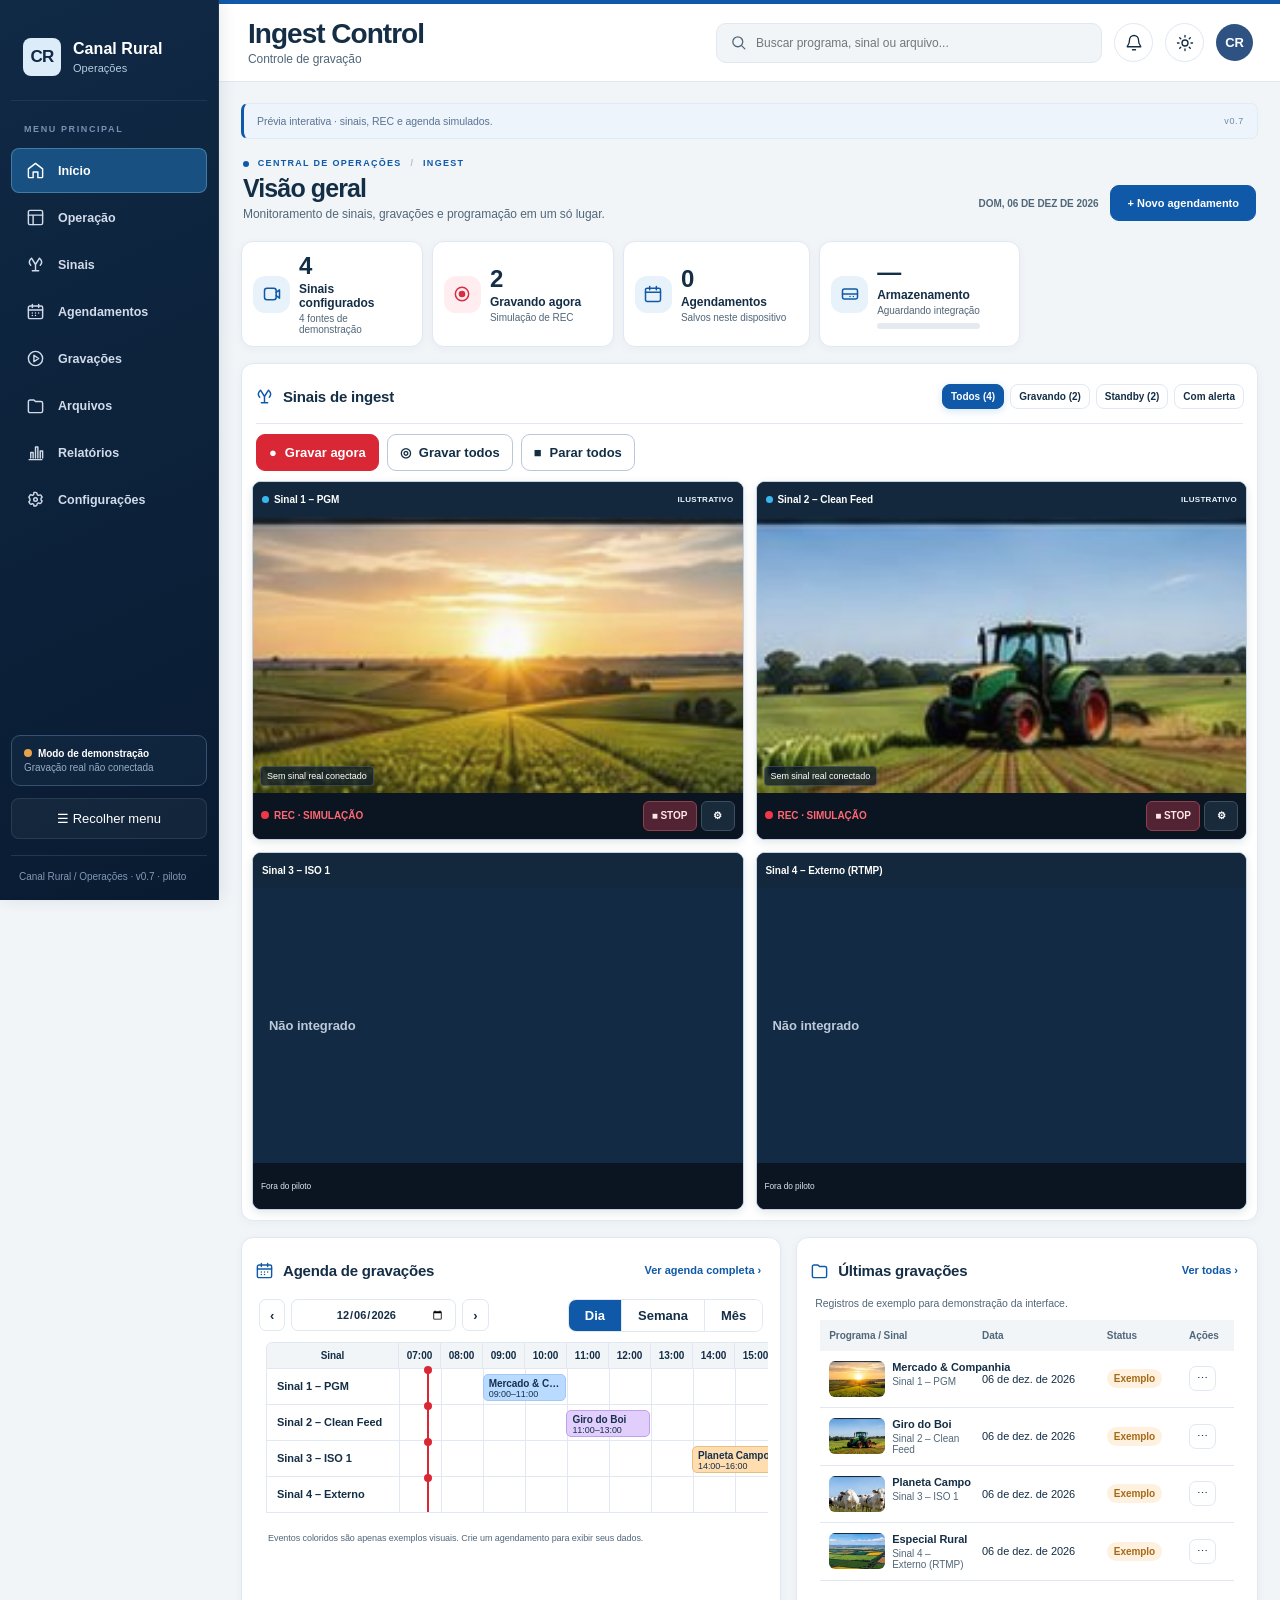
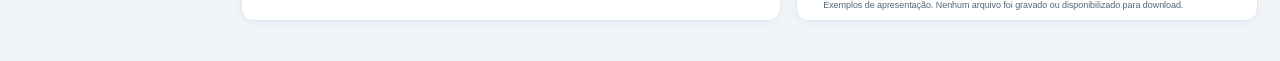
==== index.html @ 088010b3 "Amplia a grade de sinais e reorganiza os controles de gravação" ====
<!DOCTYPE html>

<html lang="pt-BR">
<head>
<meta charset="utf-8"/><meta content="width=device-width,initial-scale=1" name="viewport"/>
<meta content="#14233f" name="theme-color"/><title>Ingest Control · Canal Rural — Versão 0.7 · piloto</title>

<link rel="stylesheet" href="assets/styles.css"/>
</head>
<body class="rural">
<div class="shell">
<aside aria-label="Menu principal" class="sidebar">
<div class="brand"><div class="brand-symbol" aria-hidden="true">CR</div><div class="brand-name"><b>Canal Rural</b><small>Operações</small></div></div>
<nav aria-label="Navegação"><div class="nav-category">MENU PRINCIPAL</div>
<button class="nav active" id="nav-dashboard" onclick="view('dashboard')"><span class="glyph"><svg aria-hidden="true" class="i-svg" fill="none" height="20" stroke="currentColor" stroke-linecap="round" stroke-linejoin="round" stroke-width="1.8" viewbox="0 0 24 24" width="20"><path d="m3 10 9-7 9 7v10a1 1 0 0 1-1 1h-5v-7H9v7H4a1 1 0 0 1-1-1z"></path></svg></span><span class="nav-text">Início</span></button>
<button class="nav" id="nav-operation" onclick="view('operation')"><span class="glyph"><svg aria-hidden="true" class="i-svg" fill="none" height="20" stroke="currentColor" stroke-linecap="round" stroke-linejoin="round" stroke-width="1.8" viewbox="0 0 24 24" width="20"><rect height="18" rx="2" width="18" x="3" y="3"></rect><path d="M3 9h18M9 9v12"></path></svg></span><span class="nav-text">Operação</span></button>
<button class="nav" id="nav-signals" onclick="view('signals')"><span class="glyph"><svg aria-hidden="true" class="i-svg" fill="none" height="20" stroke="currentColor" stroke-linecap="round" stroke-linejoin="round" stroke-width="1.8" viewbox="0 0 24 24" width="20"><path d="M12 20v-8m-4 8h8m-4-8 5-8M12 12 7 4m-1 9a6 6 0 0 1 0-8m12 0a6 6 0 0 1 0 8"></path></svg></span><span class="nav-text">Sinais</span></button>
<button class="nav" id="nav-list" onclick="view('list')"><span class="glyph"><svg aria-hidden="true" class="i-svg" fill="none" height="20" stroke="currentColor" stroke-linecap="round" stroke-linejoin="round" stroke-width="1.8" viewbox="0 0 24 24" width="20"><rect height="16" rx="2" width="18" x="3" y="5"></rect><path d="M16 3v4M8 3v4M3 10h18M8 14h.01M12 14h.01M16 14h.01M8 17h.01M12 17h.01"></path></svg></span><span class="nav-text">Agendamentos</span></button>
<button class="nav" id="nav-recordings" onclick="view('recordings')"><span class="glyph"><svg aria-hidden="true" class="i-svg" fill="none" height="20" stroke="currentColor" stroke-linecap="round" stroke-linejoin="round" stroke-width="1.8" viewbox="0 0 24 24" width="20"><circle cx="12" cy="12" r="9"></circle><path d="m10 8 6 4-6 4z"></path></svg></span><span class="nav-text">Gravações</span></button>
<button class="nav" id="nav-files" onclick="view('files')"><span class="glyph"><svg aria-hidden="true" class="i-svg" fill="none" height="20" stroke="currentColor" stroke-linecap="round" stroke-linejoin="round" stroke-width="1.8" viewbox="0 0 24 24" width="20"><path d="M3 7a2 2 0 0 1 2-2h5l2 2h7a2 2 0 0 1 2 2v10a2 2 0 0 1-2 2H5a2 2 0 0 1-2-2z"></path></svg></span><span class="nav-text">Arquivos</span></button>
<button class="nav" id="nav-reports" onclick="view('reports')"><span class="glyph"><svg aria-hidden="true" class="i-svg" fill="none" height="20" stroke="currentColor" stroke-linecap="round" stroke-linejoin="round" stroke-width="1.8" viewbox="0 0 24 24" width="20"><path d="M4 21h16M6 19v-7h3v7m3 0V5h3v14m3 0v-9h3v9"></path></svg></span><span class="nav-text">Relatórios</span></button>
<button class="nav" id="nav-settings" onclick="view('settings')"><span class="glyph"><svg aria-hidden="true" class="i-svg" fill="none" height="20" stroke="currentColor" stroke-linecap="round" stroke-linejoin="round" stroke-width="1.8" viewbox="0 0 24 24" width="20"><path d="M12 3a2 2 0 0 1 2 2l.3 1 1.5.8 1-.4a2 2 0 0 1 2.6 1l1 1.7-1.4 1.4v2l1.4 1.4-1 1.8a2 2 0 0 1-2.6 1l-1-.4-1.5.8-.3 1a2 2 0 0 1-2 2h-2l-.3-2-1.5-.8-1 .4a2 2 0 0 1-2.6-1l-1-1.8 1.4-1.4v-2L3.6 9l1-1.7a2 2 0 0 1 2.6-1l1 .4 1.5-.8L10 3z"></path><circle cx="12" cy="12" r="2.3"></circle></svg></span><span class="nav-text">Configurações</span></button>
</nav>
<div class="side-spacer"></div>
<div class="side-pill"><span class="dot"></span><b>Modo de demonstração</b><div>Gravação real não conectada</div></div>
<button class="collapse" onclick="document.body.classList.toggle('collapsed')" title="Recolher menu">☰ <span class="collapse-text">Recolher menu</span></button>
<div class="sidebar-footer">Canal Rural  /  Operações  ·  v0.7 · piloto</div>
</aside>
<main class="main">
<header class="topbar"><div class="heading-brand"><strong>Ingest Control</strong><small>Controle de gravação</small></div><div class="top-actions"><div class="search-wrap"><span aria-hidden="true"><svg aria-hidden="true" class="i-svg" fill="none" height="20" stroke="currentColor" stroke-linecap="round" stroke-linejoin="round" stroke-width="1.8" viewbox="0 0 24 24" width="20"><circle cx="11" cy="11" r="7"></circle><path d="m16 16 5 5"></path></svg></span><input aria-label="Busca" id="global-search" placeholder="Buscar programa, sinal ou arquivo..."/></div><button class="icon-btn" onclick="showNotice()" title="Avisos da operação"><svg aria-hidden="true" class="i-svg" fill="none" height="20" stroke="currentColor" stroke-linecap="round" stroke-linejoin="round" stroke-width="1.8" viewbox="0 0 24 24" width="20"><path d="M18 8a6 6 0 0 0-12 0c0 7-3 7-3 9h18c0-2-3-2-3-9M10 21h4"></path></svg></button><button aria-label="Alternar tema entre Canal Rural, Claro e Escuro" class="icon-btn" onclick="cycleTheme()" title="Alternar tema"><svg aria-hidden="true" class="i-svg" fill="none" height="20" stroke="currentColor" stroke-linecap="round" stroke-linejoin="round" stroke-width="1.8" viewbox="0 0 24 24" width="20"><circle cx="12" cy="12" r="4"></circle><path d="M12 2v2m0 16v2M4.93 4.93l1.41 1.41m11.32 11.32 1.41 1.41M2 12h2m16 0h2M4.93 19.07l1.41-1.41M17.66 6.34l1.41-1.41"></path></svg></button><div class="avatar" title="Perfil de demonstração">CR</div></div></header>
<div class="content">
<div class="demo-notice"><span class="mode-description">Prévia interativa · sinais, REC e agenda simulados.</span><span class="version-note">v0.7</span></div>
<section class="page" id="page-dashboard"><div class="dashboard-intro"><div><div class="eyebrow"><span class="blue-dot"></span> CENTRAL DE OPERAÇÕES <span class="intro-sep">/</span> INGEST</div><h1>Visão geral</h1><p>Monitoramento de sinais, gravações e programação em um só lugar.</p></div><div class="intro-right"><span class="intro-date" id="dash-today">23 NOV 2026</span><button class="btn primary intro-cta" onclick="view('agenda')">+ Novo agendamento</button></div></div>
<div class="stats">
<article class="card stat"><div class="stat-ico"><svg aria-hidden="true" class="i-svg" fill="none" height="20" stroke="currentColor" stroke-linecap="round" stroke-linejoin="round" stroke-width="1.8" viewbox="0 0 24 24" width="20"><rect height="14" rx="3" width="14" x="3" y="5"></rect><path d="m17 10 4-3v10l-4-3"></path></svg></div><div><div class="stat-number">4</div><div class="stat-label">Sinais configurados</div><div class="stat-sub">4 fontes de demonstração</div></div></article>
<article class="card stat"><div class="stat-ico rec"><svg aria-hidden="true" class="i-svg" fill="none" height="20" stroke="currentColor" stroke-linecap="round" stroke-linejoin="round" stroke-width="1.8" viewbox="0 0 24 24" width="20"><circle cx="12" cy="12" r="8"></circle><circle cx="12" cy="12" fill="currentColor" r="4" stroke="none"></circle></svg></div><div><div class="stat-number" id="stat-rec">2</div><div class="stat-label">Gravando agora</div><div class="stat-sub">Simulação de REC</div></div></article>
<article class="card stat"><div class="stat-ico"><svg aria-hidden="true" class="i-svg" fill="none" height="20" stroke="currentColor" stroke-linecap="round" stroke-linejoin="round" stroke-width="1.8" viewbox="0 0 24 24" width="20"><rect height="16" rx="2" width="18" x="3" y="5"></rect><path d="M16 3v4M8 3v4M3 10h18m6 5 2 2 4-4"></path></svg></div><div><div class="stat-number" id="stat-agenda">0</div><div class="stat-label">Agendamentos</div><div class="stat-sub">Salvos neste dispositivo</div></div></article>
<article class="card stat"><div class="stat-ico"><svg aria-hidden="true" class="i-svg" fill="none" height="20" stroke="currentColor" stroke-linecap="round" stroke-linejoin="round" stroke-width="1.8" viewbox="0 0 24 24" width="20"><rect height="12" rx="2" width="18" x="3" y="6"></rect><path d="M3 12h18m-5 3h.01m-4 0h.01"></path></svg></div><div><div class="stat-number">—</div><div class="stat-label">Armazenamento</div><div class="stat-sub">Aguardando integração</div><div class="storage-line"><span></span></div></div></article>
<article class="card stat status-card"><div class="system-head"><span class="system-ico"><svg aria-hidden="true" class="i-svg" fill="none" height="20" stroke="currentColor" stroke-linecap="round" stroke-linejoin="round" stroke-width="1.8" viewbox="0 0 24 24" width="20"><path d="M2 12h5l3-8 4 16 3-8h5"></path></svg></span><b>Serviços do sistema</b></div><div class="system-list"><div><span class="service-dot unavailable"></span> Recepção <strong>Desconectada</strong></div><div><span class="service-dot idle"></span> Gravação <strong>Demo</strong></div></div></article>
</div>
<article class="card ingest-monitor"><div class="box-head"><h2><svg aria-hidden="true" class="section-icon" fill="none" height="20" stroke="currentColor" stroke-linecap="round" stroke-linejoin="round" stroke-width="1.8" viewbox="0 0 24 24" width="20"><path d="M12 20v-8m-4 8h8m-4-8 5-8M12 12 7 4m-1 9a6 6 0 0 1 0-8m12 0a6 6 0 0 1 0 8"></path></svg>Sinais de ingest</h2><div class="pill-row"><button class="filter on" data-filter="all" onclick="setFilter('all')">Todos (4)</button><button class="filter" data-filter="rec" onclick="setFilter('rec')">Gravando</button><button class="filter" data-filter="idle" onclick="setFilter('idle')">Standby</button><button class="filter" data-filter="alert" onclick="setFilter('alert')">Com alerta</button></div></div><div class="ingest-toolbar" role="group" aria-label="Comandos de gravação">
<button class="btn danger" onclick="chooseRecord()"><span aria-hidden="true">●</span> Gravar agora</button>
<button class="btn" onclick="recordAll()"><span aria-hidden="true">◎</span> Gravar todos</button>
<button class="btn" onclick="stopAll()"><span aria-hidden="true">■</span> Parar todos</button>
</div>
<div class="channel-grid" id="dashboard-channels"></div></article>
<div class="bottom-panels">
<article class="card"><div class="box-head"><h2><svg aria-hidden="true" class="section-icon" fill="none" height="20" stroke="currentColor" stroke-linecap="round" stroke-linejoin="round" stroke-width="1.8" viewbox="0 0 24 24" width="20"><rect height="16" rx="2" width="18" x="3" y="5"></rect><path d="M16 3v4M8 3v4M3 10h18M8 14h.01M12 14h.01M16 14h.01M8 17h.01M12 17h.01"></path></svg>Agenda de gravações</h2><button class="text-link" onclick="view('list')">Ver agenda completa ›</button></div><div class="agenda-tools"><div class="date-tools"><button class="date-btn" onclick="shiftDay(-1)" title="Dia anterior">‹</button><input aria-label="Data da agenda" class="date-btn date-label" id="timeline-date" onchange="selectDay(this.value)" type="date"/><button class="date-btn" onclick="shiftDay(1)" title="Próximo dia">›</button></div><div class="segmented"><button class="active" id="tab-day" onclick="setPeriod('day')">Dia</button><button id="tab-week" onclick="setPeriod('week')">Semana</button><button id="tab-month" onclick="setPeriod('month')">Mês</button></div></div><div id="timeline-container"></div></article>
<article class="card"><div class="box-head"><h2><svg aria-hidden="true" class="section-icon" fill="none" height="20" stroke="currentColor" stroke-linecap="round" stroke-linejoin="round" stroke-width="1.8" viewbox="0 0 24 24" width="20"><path d="M3 7a2 2 0 0 1 2-2h5l2 2h7a2 2 0 0 1 2 2v10a2 2 0 0 1-2 2H5a2 2 0 0 1-2-2z"></path></svg>Últimas gravações</h2><button class="text-link" onclick="view('recordings')">Ver todas ›</button></div><div class="recents-subtitle">Registros de exemplo para demonstração da interface.</div><div id="recent-recordings"></div></article>
</div>
</section>
<section class="page hidden" id="page-operation"><div class="page-head"><div><h1>Operação de Ingest</h1><p>Controle ilustrativo de múltiplos canais e monitoramento operacional.</p></div><button class="btn primary" onclick="view('agenda')">＋ Novo Agendamento</button></div><article class="card"><div class="box-head"><h2>Monitores de sinal</h2><span class="badge demo">Sem vídeo real</span></div><div class="channel-grid" id="operation-channels"></div></article><div style="height:14px"></div><article class="card"><div class="box-head"><h2>Comandos globais</h2></div><div class="quick-actions" style="flex-direction:row;padding-bottom:15px;flex-wrap:wrap"><button class="btn danger" onclick="chooseRecord()">● Gravar Agora</button><button class="btn" onclick="recordAll()">◎ REC ALL</button><button class="btn" onclick="stopAll()">■ Parar Todos</button></div></article></section>
<section class="page hidden" id="page-signals"><div class="page-head"><div><h1>Sinais e fontes</h1><p>Quatro canais configuráveis. A recepção de RTMP, SRT e SDI ainda precisa ser conectada ao backend.</p></div><button class="btn primary" onclick="view('agenda')">Agendar a partir de uma fonte</button></div><article class="card"><div class="box-head"><h2>Prévia dos canais</h2><span class="badge demo">Imagens ilustrativas</span></div><div class="channel-grid" id="signals-channels"></div></article></section>
<section class="page hidden content-wide" id="page-agenda"><div class="page-head"><div><h1>Agendar gravação</h1><p>Configure programação, protocolo, feed, formato técnico e destino.</p></div><button class="btn" onclick="view('list')">Ver agendamentos</button></div><form id="schedule-form"><div class="sectioncard form-section"><div class="secthead"><div><h2>01  /  Identificação e programação</h2><p>Defina qual conteúdo será gravado e quando.</p></div></div><div class="inner formgrid"><div class="field half"><label for="program">Programa ou evento *</label><input id="program" list="program-list" placeholder="Selecione ou digite o nome" required=""/><datalist id="program-list"><option>Jornal da Manhã</option><option>Jornal do Meio-Dia</option><option>Soja Brasil</option><option>Transmissão Externa</option><option>Merchandising</option><option>Podcast</option><option>Entrevista</option><option>Chamada</option></datalist></div><div class="field quarter"><label for="category">Categoria</label><select id="category"><option>Programa ao vivo</option><option>Programa gravado</option><option>Externa</option><option>Podcast</option><option>Chamada</option><option>Merchan</option><option>Teste técnico</option><option>Outros</option></select></div><div class="field quarter"><label for="priority">Prioridade</label><select id="priority"><option>Normal</option><option>Alta</option><option>Crítica</option></select></div><div class="field quarter"><label for="date">Data da gravação *</label><input id="date" required="" type="date"/></div><div class="field quarter"><label for="start">Início *</label><input id="start" required="" type="time"/></div><div class="field quarter"><label for="end">Término *</label><input id="end" required="" type="time"/></div><div class="field quarter"><label for="repeat">Repetição</label><select id="repeat"><option>Não repetir</option><option>Diariamente</option><option>Dias úteis (seg–sex)</option><option>Semanalmente</option><option>Personalizada</option></select></div><div class="field half"><label>Margem de segurança</label><div class="row"><div style="flex:1"><select id="pre"><option value="0">Sem pré-gravação</option><option value="5">Iniciar 5 min antes</option><option selected="" value="10">Iniciar 10 min antes</option><option value="15">Iniciar 15 min antes</option><option value="30">Iniciar 30 min antes</option></select></div><div style="flex:1"><select id="post"><option value="0">Sem pós-gravação</option><option value="5">Encerrar 5 min depois</option><option selected="" value="10">Encerrar 10 min depois</option><option value="15">Encerrar 15 min depois</option><option value="30">Encerrar 30 min depois</option></select></div></div></div><div class="field half"><label for="requester">Solicitante / produção</label><input id="requester" placeholder="Nome ou equipe responsável"/></div><div class="field full"><label for="notes">Observações de programação</label><textarea id="notes" placeholder="Ex.: gravar a íntegra, com entradas externas e encerramento completo"></textarea></div></div></div><div class="sectioncard form-section"><div class="secthead"><div><h2>02  /  Fontes e sinais</h2><p>Escolha de onde a gravação será capturada.</p></div></div><div class="inner formgrid"><div class="field full"><label>Tipo de sinal</label><div class="chips" id="signal-chips"><button class="chip on" data-val="RTMP" type="button">RTMP</button><button class="chip" data-val="SRT" type="button">SRT</button><button class="chip" data-val="SDI" type="button">SDI</button><button class="chip" data-val="NDI" type="button">NDI</button><button class="chip" data-val="HLS" type="button">HLS</button><button class="chip" data-val="Arquivo" type="button">Arquivo local</button></div><input id="protocol" type="hidden" value="RTMP"/></div><div class="field half"><label for="signal-name">Nome da fonte / identificação</label><input id="signal-name" placeholder="Ex.: PGM Estúdio 1"/></div><div class="field half"><label for="feed">Tipo de feed</label><select id="feed"><option>PGM (com GC)</option><option>Clean Feed (sem GC)</option><option>ISO Câmera 1</option><option>ISO Câmera 2</option><option>ISO Câmera 3</option><option>Retorno / Link externo</option><option>Saída auxiliar (AUX)</option><option>Outro</option></select></div><div class="field full" id="urlwrap"><label for="signal-url">Endereço do sinal / URL</label><input id="signal-url" placeholder="rtmp://servidor/app/chave ou URL do sinal"/><span class="hint">Use apenas endereços de teste nesta demonstração. URLs não são salvas no navegador. No modo local, cadastre a fonte pelo botão de configuração do canal.</span></div><div class="field third"><label for="input-device">Dispositivo / canal de entrada</label><select id="input-device"><option>Canal 1</option><option>Canal 2</option><option>Canal 3</option><option>Canal 4</option><option>DeckLink 1</option><option>DeckLink 2</option><option>Outro dispositivo</option></select></div><div class="field third"><label for="backup">Fonte de redundância</label><select id="backup"><option>Nenhuma</option><option>Canal 1</option><option>Canal 2</option><option>Canal 3</option><option>Canal 4</option><option>Fonte secundária</option></select></div><div class="field third"><label for="loss">Em caso de perda do sinal</label><select id="loss"><option>Manter gravação e alertar</option><option>Tentar reconectar automaticamente</option><option>Alternar para fonte reserva</option><option>Encerrar gravação e alertar</option></select></div><div class="field full"><div class="switchline"><input id="multisignal" type="checkbox"/><label for="multisignal">Gravar outros sinais simultaneamente (configuração avançada pendente)</label></div></div></div></div><div class="sectioncard form-section"><div class="secthead"><div><h2>03  /  Formato e qualidade</h2><p>Configure a saída técnica do arquivo.</p></div></div><div class="inner formgrid"><div class="field quarter"><label for="format">Contêiner</label><select id="format"><option>MP4</option><option>MXF</option><option>MOV</option><option>MKV</option><option>TS</option></select></div><div class="field quarter"><label for="codec">Codec de vídeo</label><select id="codec"><option>H.264</option><option>H.265 / HEVC</option><option>ProRes</option><option>DNxHD / DNxHR</option><option>Copiar sem reencodar</option></select></div><div class="field quarter"><label for="resolution">Resolução</label><select id="resolution"><option>Igual à origem</option><option>1920 × 1080</option><option>1280 × 720</option><option>3840 × 2160</option></select></div><div class="field quarter"><label for="fps">Frame rate</label><select id="fps"><option>Igual à origem</option><option>29.97 fps</option><option>30 fps</option><option>59.94 fps</option><option>60 fps</option><option>25 fps</option></select></div><div class="field quarter"><label for="bitrate">Bitrate de vídeo</label><select id="bitrate"><option>Automático</option><option>5 Mbps</option><option>8 Mbps</option><option>12 Mbps</option><option>20 Mbps</option><option>50 Mbps</option></select></div><div class="field quarter"><label for="audio">Áudio</label><select id="audio"><option>AAC estéreo</option><option>PCM estéreo</option><option>PCM multicanal</option><option>Copiar da origem</option><option>Sem áudio</option></select></div><div class="field quarter"><label for="channels">Canais de áudio</label><select id="channels"><option>Estéreo 2.0</option><option>Mono</option><option>4 canais</option><option>8 canais</option></select></div><div class="field quarter"><label for="profile">Perfil</label><select id="profile"><option>Padrão Ingest</option><option>Alta qualidade / Master</option><option>Proxy / Conferência</option><option>Personalizado</option></select></div></div></div><div class="sectioncard form-section"><div class="secthead"><div><h2>04  /  Arquivos e armazenamento</h2><p>Defina o destino e a organização das gravações.</p></div></div><div class="inner formgrid"><div class="field half"><label for="destination">Pasta de destino</label><input id="destination" placeholder="D:\Ingest\Gravacoes" value="D:\Ingest\Gravacoes"/></div><div class="field half"><label for="filename">Padrão de nome</label><select id="filename"><option>PROGRAMA_DATA_INICIO</option><option>DATA_PROGRAMA_FONTE</option><option>CANAL_DATA_HORA</option><option>Nome personalizado</option></select></div><div class="field quarter"><label for="split">Segmentar arquivos</label><select id="split"><option>Não dividir</option><option>A cada 15 min</option><option>A cada 30 min</option><option>A cada 60 min</option><option>A cada 120 min</option></select></div><div class="field quarter"><label for="secondary">Cópia de segurança</label><select id="secondary"><option>Desativada</option><option>Destino secundário</option><option>NAS / Rede</option></select></div><div class="field quarter"><label for="retention">Retenção</label><select id="retention"><option>Manter até exclusão manual</option><option>7 dias</option><option>15 dias</option><option>30 dias</option><option>90 dias</option></select></div><div class="field quarter"><label for="notify">Notificações</label><select id="notify"><option>Falha + conclusão</option><option>Somente falhas</option><option>Início + conclusão</option><option>Desativadas</option></select></div><div class="field full"><label for="emails">E-mails para notificações</label><input id="emails" placeholder="producao@exemplo.com; ingest@exemplo.com" type="text"/><span class="hint">Somente configuração demonstrativa. O envio real de e-mails ainda precisa ser integrado.</span></div></div></div><div class="foot"><small>Protótipo: salvar aqui não inicia uma gravação real.</small><div class="row"><button class="btn" type="reset">Limpar</button><button class="btn primary" type="submit">Salvar agendamento</button></div></div></form></section>
<section class="page hidden" id="page-list"><div class="page-head"><div><h1>Agendamentos</h1><p>Programações salvas localmente neste navegador. Não iniciam captura real.</p></div><button class="btn primary" onclick="view('agenda')">＋ Novo agendamento</button></div><article class="card"><div class="box-head"><h2>Gravações programadas</h2><button class="btn small" onclick="exportJSON()">Exportar JSON</button></div><div class="table-wrap"><table class="records"><thead><tr><th>PROGRAMA</th><th>DATA</th><th>HORÁRIO</th><th>FONTE</th><th>FORMATO</th><th>STATUS</th><th>AÇÕES</th></tr></thead><tbody id="records"></tbody></table></div></article></section>
<section class="page hidden" id="page-recordings"><div class="page-head"><div><h1>Gravações</h1><p>Histórico de exemplos visuais. Nenhum arquivo real foi produzido por esta interface.</p></div><button class="btn primary" onclick="chooseRecord()">● Gravar Agora (demo)</button></div><article class="card"><div class="box-head"><h2>Visualização ilustrativa</h2><span class="badge demo">Demonstração</span></div><div id="all-recordings"></div></article></section>
<section class="page hidden" id="page-files"><div class="page-head"><div><h1>Arquivos</h1><p>Biblioteca de gravações do Ingest.</p></div></div><article class="card"><div class="empty" style="padding:55px 15px"><div style="font-size:40px">▱</div><h2>Nenhum arquivo real disponível</h2><p>Quando o motor de gravação estiver conectado, as gravações aparecerão aqui com nome, duração, formato e destino.</p></div></article></section>
<section class="page hidden" id="page-reports"><div class="page-head"><div><h1>Relatórios</h1><p>Informações do protótipo e estado de conexão do motor de gravação.</p></div></div><div class="status-grid"><div class="card status-tile"><span class="note-text">AGENDAMENTOS SALVOS</span><div class="value" id="reports-count">0</div><span class="badge">Somente local</span></div><div class="card status-tile"><span class="note-text">GRAVAÇÕES REAIS</span><div class="value">0</div><span class="badge demo">Backend pendente</span></div><div class="card status-tile"><span class="note-text">FALHAS IDENTIFICADAS</span><div class="value">—</div><span class="badge gray">Monitoramento pendente</span></div></div></section>
<section class="page hidden" id="page-settings"><div class="page-head"><div><h1>Configurações</h1><p>Preferências de aparência e informações técnicas do sistema.</p></div></div><article class="card" style="padding:20px;max-width:660px"><h2 style="margin:0 0 15px">Aparência</h2><label for="theme-select" style="display:block;font-weight:750;margin-bottom:9px">Tema do sistema</label><select id="theme-select" onchange="setTheme(this.value)" style="padding:11px;border:1px solid var(--border);color:var(--text);background:var(--input);border-radius:8px;width:100%;max-width:340px"><option value="rural">Canal Rural · Azul-marinho</option><option value="light">Claro · Azul</option><option value="dark">Escuro · Azul</option></select><hr style="border:0;border-top:1px solid var(--border);margin:24px 0"/><h2 style="margin:0 0 12px">Conectividade</h2><div class="status-row"><i>!</i> RTMP: integração pendente neste protótipo</div><div class="status-row"><i>!</i> SRT e SDI: integração pendente</div><div class="status-row"><i>!</i> Armazenamento: sem leitura de servidor</div><p class="note-text">Os dados de agendamento não são enviados para terceiros. O campo de URL pode conter chaves de transmissão: utilize apenas sinais e chaves de teste nesta versão.</p></article></section>
</div>
</main>
</div>
<div class="modal" id="modal" onclick="if(event.target===this)closeModal()"><div aria-modal="true" class="dialog" role="dialog"><h3 id="modal-title"></h3><div id="modal-text"></div><div class="modal-foot"><button class="btn primary" onclick="closeModal()">Fechar</button></div></div></div>
<div class="toast" id="toast" role="status"></div>

<script>window.ingestLocal = location.protocol === "http:" && ["127.0.0.1", "localhost"].includes(location.hostname);</script>
<script src="assets/app.js"></script>
<script src="assets/integration.js"></script>
</body></html>
---- assets/styles.css ----
:root{--sidebar:#142340;--sidebar2:#102039;--blue:#126ed0;--blue2:#0c57aa;--softblue:#e7f1ff;--bg:#f3f6fb;--card:#fff;--text:#15233d;--muted:#6a7990;--border:#dce5ef;--input:#fff;--red:#da2735;--red-soft:#ffebed;--shadow:0 5px 18px rgba(20,40,73,.06);--white:#fff;font-family:Inter,"Segoe UI",Arial,sans-serif;}
*{box-sizing:border-box}html{scroll-behavior:smooth}body{margin:0;background:var(--bg);color:var(--text);font-size:13px}button,input,select,textarea{font:inherit}button{cursor:pointer}button:disabled{opacity:.5;cursor:not-allowed}a{color:inherit}body.dark{--sidebar:#08182c;--sidebar2:#081427;--blue:#4b9aff;--blue2:#2673db;--softblue:#19355c;--bg:#0e192a;--card:#17263a;--text:#eaf3ff;--muted:#a4b5ca;--border:#2c425d;--input:#182a42;--shadow:0 6px 18px rgba(0,0,0,.15);--white:#fff}body.light{--sidebar:#203c65;--sidebar2:#162e52;--blue:#0c66c5;--blue2:#0c57aa;--softblue:#ebf4ff;--bg:#f8fafd;--card:#fff;--text:#26354b;--muted:#66788e;--border:#e1e8f1;--input:#fff}
.shell{display:flex;min-height:100vh}.sidebar{flex:0 0 214px;width:214px;background:linear-gradient(165deg,var(--sidebar),var(--sidebar2));color:#fff;display:flex;flex-direction:column;padding:19px 10px 14px;position:sticky;top:0;height:100vh;z-index:5;border-right:1px solid #ffffff10}.brand{display:flex;align-items:center;gap:10px;padding:9px 17px 27px;margin-bottom:11px;border-bottom:1px solid #ffffff12}.brand-symbol{width:40px;height:40px;flex:none;border:2px solid #e5f1ff;border-radius:50%;display:grid;place-items:center;font-size:24px;font-weight:900;letter-spacing:-4px;padding-right:5px}.brand-name{font-size:16px;line-height:.94;letter-spacing:-.4px}.brand-name small{font-weight:400}.nav{border:0;background:transparent;color:#d9e5f5;width:100%;display:flex;align-items:center;gap:13px;text-align:left;padding:12px 13px;margin:2px 0;border-radius:9px;font-weight:550;transition:.15s}.nav:hover{background:#ffffff18;color:#fff}.nav.active{background:linear-gradient(90deg,#187bde,#1268c7);color:white;box-shadow:0 4px 13px #061c3b38}.nav .glyph{width:21px;font-size:18px;text-align:center;flex:0 0 21px}.side-spacer{flex:1}.sidebar-footer{font-size:11px;color:#97a9c1;line-height:1.6;border-top:1px solid #ffffff1c;padding:13px 8px 0;margin-top:16px}.side-pill{border:1px solid #ffffff24;border-radius:9px;padding:9px;color:#c5d6e8;margin-top:16px;font-size:11px}.side-pill b{color:#fff}.side-pill .dot{display:inline-block;background:#e7a24b;width:8px;height:8px;border-radius:50%;margin-right:6px}.collapse{border:1px solid #ffffff20;background:#ffffff0b;color:white;border-radius:8px;padding:9px;margin-top:12px}.main{flex:1;min-width:0}.topbar{height:77px;background:var(--card);border-bottom:1px solid var(--border);display:flex;justify-content:space-between;align-items:center;padding:13px 22px 13px 26px;gap:20px}.heading-brand{min-width:195px}.heading-brand strong{font-size:25px;line-height:1.1;font-weight:800;letter-spacing:-.8px;display:block}.heading-brand small{display:block;color:var(--muted);font-size:12.5px;margin-top:4px}.top-actions{display:flex;gap:14px;align-items:center}.search-wrap{display:flex;align-items:center;gap:9px;border:1px solid #cbd8e9;border-radius:10px;background:var(--input);height:41px;padding:0 13px;min-width:275px;width:min(30vw,400px)}.search-wrap input{border:0;background:transparent;outline:0;color:var(--text);width:100%;padding:0}.search-wrap span{font-size:21px;color:var(--muted)}.icon-btn{border:1px solid var(--border);background:var(--card);color:var(--text);width:40px;height:40px;border-radius:50%;display:grid;place-items:center;font-size:18px}.icon-btn:hover{border-color:var(--blue);color:var(--blue)}.avatar{display:grid;place-items:center;width:39px;height:39px;background:#355d91;color:#fff;font-weight:800;border-radius:50%;font-size:13px}.content{padding:18px 19px 32px;max-width:1750px;margin:auto}.demo-notice{background:#edf3fc;color:#3d587e;border:1px solid #d5e3f6;padding:8px 13px;border-radius:9px;display:flex;gap:9px;justify-content:space-between;align-items:center;font-size:11px;margin-bottom:15px}.dark .demo-notice{background:#1b304d;border-color:#325478;color:#c4dcf8}.demo-notice b{font-weight:800}.page{display:block}.hidden{display:none!important}.section-title{font-size:20px;font-weight:800;letter-spacing:-.4px;margin:0}.page-intro{display:flex;align-items:center;justify-content:space-between;gap:15px;margin:0 1px 15px}.page-intro p{margin:6px 0 0;color:var(--muted);font-size:12px}.card{border:1px solid var(--border);border-radius:13px;background:var(--card);box-shadow:var(--shadow);min-width:0}.stats{display:grid;grid-template-columns:1fr 1fr 1.05fr 1.3fr 1.25fr;gap:12px;margin-bottom:16px}.stat{padding:14px 17px;min-height:96px;display:flex;align-items:center;gap:13px}.stat-ico{width:45px;height:45px;border-radius:13px;background:var(--softblue);color:var(--blue);display:grid;place-items:center;font-size:23px;flex:none}.stat-ico.rec{color:var(--red);background:var(--red-soft)}.stat-number{font-size:27px;line-height:1.05;font-weight:850;letter-spacing:-.6px}.stat-label{font-size:12px;margin-top:6px}.stat-sub{font-size:10px;color:var(--muted);margin-top:5px}.storage-line{height:8px;background:#e5eaf1;border-radius:99px;margin-top:10px;width:100%;overflow:hidden}.storage-line span{display:block;height:100%;background:var(--blue);width:0}.status-card{display:block}.status-card b{font-size:15px;display:block;margin:2px 0 9px}.status-row{display:flex;align-items:center;gap:7px;font-size:11px;margin:6px 0}.status-row i{font-style:normal;background:var(--softblue);color:var(--blue);width:17px;height:17px;border-radius:50%;display:grid;place-items:center;font-size:11px}.box-head{display:flex;align-items:center;justify-content:space-between;gap:12px;padding:15px 16px 12px}.box-head h2{font-size:18px;letter-spacing:-.4px;margin:0;display:flex;align-items:center;gap:8px}.box-head h2 .heading-icon{font-size:23px;color:var(--blue)}.box-head small{color:var(--muted);font-size:11px}.pill-row{display:flex;align-items:center;gap:7px;flex-wrap:wrap}.filter{border:1px solid var(--border);background:var(--card);color:var(--text);padding:7px 11px;border-radius:20px;font-size:11px}.filter.on{background:var(--blue);color:white;border-color:var(--blue)}.channel-grid{display:grid;grid-template-columns:repeat(4,minmax(0,1fr));gap:9px;padding:8px 12px 12px}.channel-grid.compact{grid-template-columns:repeat(2,minmax(0,1fr))}.channel{background:#0c1828;border-radius:11px;overflow:hidden;min-width:0;border:1px solid #253a52;box-shadow:0 4px 10px #00000020}.channel-head{color:#fff;background:#0d2035;min-height:31px;padding:7px 8px;display:flex;align-items:center;justify-content:space-between;gap:5px;font-weight:750;font-size:11px;white-space:nowrap}.channel-head strong{overflow:hidden;text-overflow:ellipsis}.channel-head .signal{color:#e9f4ff;font-size:9px;font-weight:700}.signal-dot{display:inline-block;height:7px;width:7px;border-radius:50%;background:#39b8ef;margin-right:5px}.video{position:relative;aspect-ratio:1.85;overflow:hidden;background:#122842}.video img{width:100%;height:100%;object-fit:cover;filter:saturate(.94)}.preview-tag{position:absolute;bottom:7px;left:7px;color:#fff;background:#081e31c9;padding:4px 6px;border-radius:4px;font-size:9px}.channel-controls{display:flex;justify-content:space-between;align-items:center;gap:5px;background:#0b1421;padding:7px 8px;color:#d6e3f1;font-size:10px}.rec-state{font-weight:750;color:#bcc9d9}.rec-state.recording{color:#ff6873}.rec-dot{display:inline-block;width:8px;height:8px;border-radius:50%;background:#6b7a90;margin-right:5px}.recording .rec-dot{background:#f03747}.channel-btns{display:flex;gap:4px}.mini-control{border:1px solid #3b4e62;background:#192a3b;color:#fff;border-radius:6px;min-width:25px;height:24px;padding:0 6px;font-weight:700}.mini-control:hover{background:#274464}.btn{border:1px solid #b8c7db;border-radius:9px;background:var(--card);color:var(--text);padding:10px 13px;font-weight:750;display:inline-flex;align-items:center;justify-content:center;gap:8px;text-decoration:none}.btn:hover{border-color:var(--blue)}.btn.primary{background:var(--blue);border-color:var(--blue);color:#fff}.btn.primary:hover{background:var(--blue2)}.btn.danger{background:var(--red);border-color:var(--red);color:#fff}.btn.danger:hover{background:#bd1e29}.btn.subtle{background:var(--softblue);border-color:transparent;color:var(--blue)}.btn.small{padding:8px 11px;font-size:11px}.btn.block{width:100%;font-size:12px}.bottom-panels{display:grid;grid-template-columns:1.12fr 1fr;gap:13px}.bottom-panels .card{min-height:355px}.agenda-tools{display:flex;justify-content:space-between;align-items:center;flex-wrap:wrap;gap:10px;padding:0 12px 11px}.date-tools{display:flex;align-items:center;gap:6px}.date-btn{border:1px solid var(--border);background:var(--card);border-radius:8px;min-height:32px;padding:7px 10px;color:var(--text);font-weight:650}.date-label{min-width:165px;text-align:center;font-size:11px}.segmented{border:1px solid var(--border);display:flex;border-radius:8px;overflow:hidden}.segmented button{border:0;border-right:1px solid var(--border);background:var(--card);color:var(--text);padding:8px 16px;font-weight:600}.segmented button:last-child{border-right:0}.segmented button.active{color:white;background:var(--blue)}.timeline-scroll{overflow-x:auto;padding:0 12px 12px}.time-chart{min-width:740px}.time-head,.time-row{display:grid;grid-template-columns:132px repeat(var(--timeline-hours,14),minmax(42px,1fr));height:36px;position:relative}.time-head{height:27px;background:var(--bg);border:1px solid var(--border);border-radius:6px 6px 0 0}.time-head>div{font-size:10px;font-weight:700;display:flex;justify-content:center;align-items:center;border-right:1px solid var(--border)}.time-row{border:1px solid var(--border);border-top:0}.time-row>div.label-cell{display:flex;align-items:center;padding:6px 10px;font-size:11px;font-weight:700;white-space:nowrap;background:var(--card);z-index:1}.time-row>.hour-cell{border-left:1px solid var(--border);background:var(--card)}.time-bars{position:absolute;top:0;bottom:0;left:132px;right:0;pointer-events:none}.time-event{position:absolute;top:5px;height:27px;border-radius:5px;min-width:32px;overflow:hidden;padding:3px 5px;font-size:10px;font-weight:700;line-height:1.15;pointer-events:auto;cursor:pointer;color:#16304e;border:1px solid #a3c7fb;background:#b9dbff;white-space:nowrap;text-overflow:ellipsis}.time-event span{font-size:9px;font-weight:450;display:block}.time-event.e1{background:#e1cefd;border-color:#bda2eb}.time-event.e2{background:#ffddae;border-color:#e6be84}.time-event.e3{background:#bed7ff;border-color:#9fbee9}.time-now{position:absolute;top:0;bottom:0;width:2px;background:var(--red);pointer-events:none;z-index:2}.time-now:before{content:"";position:absolute;top:-3px;left:-3px;border-radius:50%;background:var(--red);width:8px;height:8px}.table-wrap{overflow:auto;padding:0 11px 11px}.data-table{border-collapse:collapse;width:100%;font-size:11px}.data-table th{font-size:10px;color:var(--muted);background:var(--bg);text-align:left;padding:10px 9px;white-space:nowrap}.data-table td{padding:10px 9px;border-bottom:1px solid var(--border)}.data-table td b{display:block;white-space:nowrap}.data-table td small{display:block;font-size:10px;color:var(--muted);margin-top:3px}.data-table .action-cell{white-space:nowrap}.empty{color:var(--muted);text-align:center;padding:23px 12px;font-size:12px}.badge{display:inline-block;background:var(--softblue);color:var(--blue);font-size:10px;padding:4px 7px;border-radius:30px;font-weight:750}.badge.demo{background:#fff1df;color:#a56a18}.badge.rec{background:var(--red-soft);color:var(--red)}.badge.gray{background:#ebeff4;color:#53657a}.table-btn{border:1px solid var(--border);color:var(--text);border-radius:7px;padding:5px 7px;background:var(--card);margin-right:3px}.text-link{border:0;background:none;color:var(--blue);font-weight:700;cursor:pointer}.note-text{font-size:10px;color:var(--muted)}.content-wide{max-width:1200px;margin:auto}.page-head{display:flex;justify-content:space-between;align-items:flex-start;gap:12px;margin:2px 0 19px}.page-head h1{font-size:26px;letter-spacing:-.8px;margin:0 0 5px}.page-head p{color:var(--muted);margin:0;font-size:13px}.sectioncard{background:var(--card);border:1px solid var(--border);border-radius:13px;margin-bottom:15px;box-shadow:var(--shadow)}.secthead{display:flex;justify-content:space-between;align-items:center;border-bottom:1px solid var(--border);padding:17px 19px}.secthead h2{font-size:16px;margin:0}.secthead p{color:var(--muted);font-size:12px;margin:5px 0 0}.inner{padding:18px 19px}.formgrid{display:grid;grid-template-columns:repeat(12,minmax(0,1fr));gap:16px}.field{grid-column:span 4;min-width:0}.field.half{grid-column:span 6}.field.full{grid-column:span 12}.field.third{grid-column:span 4}.field.quarter{grid-column:span 3}.field>label,.field>div>label{display:block;font-size:12px;font-weight:750;margin-bottom:7px}.field input,.field select,.field textarea{width:100%;border:1px solid var(--border);background:var(--input);color:var(--text);border-radius:8px;padding:10px 11px;outline-color:var(--blue)}.field textarea{min-height:78px;resize:vertical}.hint{display:block;color:var(--muted);font-size:10px;margin-top:6px;line-height:1.4}.row{display:flex;gap:10px;align-items:center;flex-wrap:wrap}.chips{display:flex;gap:7px;flex-wrap:wrap}.chip{background:var(--card);color:var(--text);border:1px solid var(--border);border-radius:8px;padding:8px 12px}.chip.on{background:var(--softblue);color:var(--blue);border-color:var(--blue);font-weight:800}.switchline{display:flex;align-items:center;gap:10px}.switchline input{width:auto}.switchline label{margin:0}.foot{position:sticky;bottom:0;z-index:4;background:var(--card);border:1px solid var(--border);border-radius:11px;box-shadow:var(--shadow);padding:13px 16px;display:flex;justify-content:space-between;align-items:center;gap:12px}.foot small{color:var(--muted)}.records{width:100%;border-collapse:collapse}.records th,.records td{padding:12px;border-bottom:1px solid var(--border);text-align:left;font-size:12px}.records th{font-size:10px;color:var(--muted);background:var(--bg)}.records .pill{display:inline-block;background:var(--softblue);color:var(--blue);padding:4px 9px;border-radius:99px;font-size:10px}.status-grid{display:grid;grid-template-columns:repeat(3,minmax(0,1fr));gap:12px}.status-tile{padding:20px}.status-tile .value{font-size:21px;font-weight:800;margin:6px 0}.modal{position:fixed;inset:0;background:#071424a8;z-index:20;display:none;align-items:center;justify-content:center;padding:15px}.modal.show{display:flex}.dialog{background:var(--card);color:var(--text);border-radius:15px;border:1px solid var(--border);padding:20px 24px;max-width:580px;width:100%;max-height:84vh;overflow:auto;white-space:pre-wrap;line-height:1.55}.dialog h3{font-size:19px;margin:0 0 12px}.dialog .modal-foot{display:flex;justify-content:flex-end;margin-top:17px}.toast{position:fixed;right:22px;bottom:20px;background:#152d4b;color:#fff;padding:12px 16px;border-radius:10px;box-shadow:0 12px 33px #0004;z-index:30;display:none;max-width:390px}.toast.show{display:block}.recent-illustration{width:56px;height:36px;object-fit:cover;border-radius:6px;margin-right:7px;float:left}.minor-note{padding:8px 12px;color:var(--muted);font-size:10px}
body.collapsed .sidebar{flex-basis:65px;width:65px}body.collapsed .sidebar .brand-name,body.collapsed .sidebar .nav .nav-text,body.collapsed .sidebar-footer,body.collapsed .side-pill,body.collapsed .collapse .collapse-text{display:none}body.collapsed .sidebar .nav{justify-content:center}body.collapsed .sidebar .brand{padding:9px 3px 27px;justify-content:center}body.collapsed .sidebar .brand-symbol{width:36px;height:36px}
@media(max-width:1350px){.stats{grid-template-columns:repeat(4,minmax(0,1fr))}.status-card{display:none}.channel-grid{grid-template-columns:repeat(2,minmax(0,1fr))}.bottom-panels{grid-template-columns:1fr}.bottom-panels .card{min-height:unset}}@media(max-width:960px){.sidebar{flex:0 0 65px;width:65px}.sidebar .brand-name,.sidebar .nav .nav-text,.sidebar .side-pill,.sidebar-footer,.sidebar .collapse-text{display:none}.sidebar .nav{justify-content:center}.sidebar .brand{justify-content:center;padding:9px 3px 27px}.sidebar .brand-symbol{width:36px;height:36px}.topbar{padding:12px 15px}.search-wrap{min-width:160px}.stats{grid-template-columns:repeat(2,minmax(0,1fr))}}@media(max-width:650px){.topbar{height:auto;align-items:flex-start;flex-wrap:wrap}.heading-brand strong{font-size:20px}.search-wrap{width:100%;min-width:0}.top-actions{width:100%;gap:8px}.top-actions .search-wrap{flex:1}.content{padding:10px}.stats{gap:8px}.stat{padding:11px;min-height:85px}.stat-number{font-size:22px}.stat-ico{height:34px;width:34px;font-size:18px}.channel-grid{grid-template-columns:1fr 1fr}.channel-head{font-size:9px}.video{aspect-ratio:1.55}.box-head{align-items:flex-start;flex-wrap:wrap}.field,.field.half,.field.third,.field.quarter{grid-column:span 12}.page-head{flex-wrap:wrap}.foot{position:static;flex-wrap:wrap}.status-grid{grid-template-columns:1fr}.date-label{min-width:100px}}



/* Ingest Control v0.6 — visual based on the previously approved blue/white dashboard */
:root{--sidebar:#132540;--sidebar2:#0c1d37;--blue:#1769c6;--blue2:#0956ad;--softblue:#edf4fc;--bg:#f4f7fb;--card:#fff;--text:#162842;--muted:#6e7f96;--border:#e1e8f1;--input:#fff;--shadow:0 3px 15px rgba(27,52,85,.045)}
body{font-size:13px;letter-spacing:-.06px}body.dark{--bg:#0e192b;--card:#19283e;--border:#30445e;--softblue:#1c365b;--text:#edf3ff;--muted:#afbed0;--input:#1e3048;--blue:#59a3ff;--blue2:#3d8cf1}
body.light{--sidebar:#183052;--sidebar2:#112541;--bg:#f9fbff;--card:#fff;--border:#e6edf5;--text:#1a2b45;--muted:#75849a;--softblue:#eef5ff;--blue:#1267c5}
.shell{min-height:100vh}.sidebar{flex:0 0 219px;width:219px;background:linear-gradient(155deg,var(--sidebar),var(--sidebar2));padding:25px 11px 15px;box-shadow:3px 0 15px rgba(12,31,58,.09)}
.brand{padding:0 13px 24px;margin:0 0 19px;gap:12px;min-height:64px}.brand-symbol{width:42px;height:42px;border:2px solid #f2f6ff;font-size:25px;font-weight:900}.brand-name{font-size:15px;letter-spacing:.05px;line-height:1.05}
.nav-category{color:#7891b2;font-size:9px;letter-spacing:1.6px;font-weight:750;padding:0 13px 12px;margin:4px 0 2px}.nav{border-radius:8px;padding:12px 13px;margin:2px 0;min-height:44px;color:#d1dbea;font-size:12.5px;font-weight:550}.nav:hover{background:#ffffff12}.nav.active{background:#1c6dd0;box-shadow:0 3px 12px rgba(0,61,128,.3)}.nav .glyph{width:20px;flex:0 0 20px;display:flex;justify-content:center}.i-svg{width:19px;height:19px;display:block}.collapse{padding:12px;border-color:#ffffff17}.sidebar-footer{font-size:10px;color:#8398b4}
.side-pill{margin-top:8px;border-color:#365171;background:#20375446;padding:12px;font-size:10px}.side-pill div{color:#97abc5;margin-top:3px}
.topbar{height:82px;padding:15px 27px 15px 29px;background:var(--card);position:sticky;top:0;z-index:4}.heading-brand strong{font-size:23px;letter-spacing:-.9px}.heading-brand small{font-size:12px;margin-top:3px}.top-actions{gap:12px}.search-wrap{border-color:var(--border);height:40px;width:min(32vw,386px);background:var(--bg)}.search-wrap .i-svg{width:17px;height:17px}.search-wrap input{font-size:12px}.icon-btn{width:39px;height:39px;background:var(--card);border-color:var(--border)}.icon-btn .i-svg{width:18px;height:18px}.avatar{background:#2e5383;width:37px;height:37px}
.content{padding:21px 22px 40px;max-width:1830px}.demo-notice{border-radius:7px;background:#eef4fc;border-color:#dfebf8;color:#5a7392;margin:0 0 19px;padding:8px 13px;font-size:10.5px}.demo-light{display:inline-block;width:7px;height:7px;background:#eaa64a;border-radius:50%;margin-right:7px}.version-note{font-size:9px;letter-spacing:.7px;color:#6f88a9;white-space:nowrap}.dark .demo-notice{background:#1e3150;color:#bdcce0;border-color:#365170}
.dashboard-intro{display:flex;align-items:end;justify-content:space-between;gap:15px;margin:0 2px 20px}.dashboard-intro h1{font-size:25px;font-weight:810;letter-spacing:-.9px;margin:6px 0 4px}.dashboard-intro p{color:var(--muted);font-size:12px;margin:0}.eyebrow{color:var(--blue);font-size:9px;font-weight:800;letter-spacing:1.3px}.intro-sep{color:#afbed0;padding:0 5px}.blue-dot{width:6px;height:6px;display:inline-block;background:var(--blue);border-radius:50%;vertical-align:middle;margin-right:5px}.intro-right{display:flex;align-items:center;gap:12px}.intro-date{font-size:10px;color:var(--muted);font-weight:700;white-space:nowrap}.btn.intro-cta{font-size:11px;padding:11px 16px}
.card{border-radius:12px;box-shadow:0 2px 10px rgba(26,58,100,.04);border:1px solid var(--border)}.stats{grid-template-columns:1.05fr 1.05fr 1.08fr 1.16fr 1.32fr;gap:12px;margin-bottom:16px}.stat{padding:15px 14px;min-height:105px;gap:12px}.stat-ico{width:46px;height:46px;border-radius:12px}.stat-ico .i-svg{width:23px;height:23px}.stat-ico.rec{background:#ffedf0;color:#d72d41}.stat-number{font-size:27px;letter-spacing:-.5px}.stat-label{font-size:12px;font-weight:650;margin-top:4px}.stat-sub{font-size:10px;margin-top:3px}.storage-line{margin-top:7px;height:6px}.status-card{padding:14px 16px}.system-head{display:flex;align-items:center;gap:9px}.system-head b{font-size:12.5px;margin:0}.system-ico{display:grid;place-items:center;background:var(--softblue);color:var(--blue);width:30px;height:30px;border-radius:9px}.system-ico .i-svg{width:18px;height:18px}.system-list{margin:9px 0 0;display:grid;gap:8px}.system-list div{display:flex;align-items:center;gap:6px;font-size:10px;color:var(--muted)}.system-list strong{color:var(--text);margin-left:auto;font-size:10px}.service-dot{width:6px;height:6px;border-radius:50%;background:#e2a343}.service-dot.idle{background:#8597b1}
.box-head{padding:18px 18px 10px;min-height:59px}.box-head h2{font-size:15px;gap:9px;letter-spacing:-.2px;font-weight:760}.box-head h2 .section-icon{color:var(--blue);width:19px;height:19px;flex:none}.section-description,.recents-subtitle{font-size:10.5px;color:var(--muted);margin:0 18px 6px}.recents-subtitle{margin-bottom:11px}.pill-row{gap:6px}.filter{border-radius:8px;padding:7px 10px;font-size:10px;font-weight:600}.filter.on{box-shadow:0 2px 8px rgba(13,109,208,.18)}
.channel-grid{gap:10px;padding:11px 14px 15px}.channel{border-radius:9px;border:1px solid #c4d2e4;box-shadow:0 3px 9px #1a32441e}.channel-head{background:#13283c;padding:9px;min-height:35px;font-size:10.5px}.channel-head .signal{font-size:8px;letter-spacing:.3px}.video{aspect-ratio:1.66}.video img{filter:saturate(.82) contrast(.97)}.preview-tag{font-size:9px;background:#0b1a2cbd;border:1px solid #ffffff29}.channel-controls{padding:8px 8px;min-height:34px}.mini-control{height:25px;min-width:25px}.channel:focus-within{outline:2px solid var(--blue);outline-offset:2px}
.minor-note{font-size:9px;color:var(--muted);padding:8px 14px 0;text-align:left}
.bottom-panels{grid-template-columns:minmax(0,1.17fr) minmax(0,1fr);gap:15px}.bottom-panels .card{min-height:350px}.agenda-tools{padding:2px 17px 10px}.date-btn{border-radius:7px}.segmented{border-radius:8px;overflow:hidden}.text-link{font-size:11px;font-weight:700;color:var(--blue)}
#timeline-container{margin:0 12px 12px}#recent-recordings{padding:0 12px 10px}
/* Preserve original tabs and forms; apply cohesive visual rhythm to internal screens */
.sectioncard,.form-section{border-radius:12px!important}.page-head{margin:8px 0 19px}.page-head h1{font-size:24px;letter-spacing:-.8px}.field input,.field select,.field textarea{border-radius:9px}
@media(max-width:1480px){.stats{gap:9px}.stat{padding:11px;gap:9px;min-height:96px}.stat-ico{width:37px;height:37px}.stat-ico .i-svg{width:20px;height:20px}.stat-number{font-size:24px}.status-card{padding:10px}.channel-grid{gap:8px;padding:10px}.channel-head{font-size:10px}.filter{padding:6px 8px}.box-head{padding:14px 13px 8px}.section-description{margin-left:13px}.bottom-panels{grid-template-columns:1.17fr 1fr}}
@media(max-width:1170px){.stats{grid-template-columns:repeat(4,1fr)}.stats .status-card{grid-column:1/-1;min-height:65px}.system-list{display:flex;gap:25px}.system-list div{gap:10px}.bottom-panels{grid-template-columns:1fr 1fr}.sidebar{flex-basis:190px;width:190px}.topbar{padding:10px 18px}.content{padding:17px}.search-wrap{min-width:175px}}
@media(max-width:820px){.dashboard-intro{align-items:start}.intro-date{display:none}.intro-cta{white-space:nowrap}.stats{grid-template-columns:repeat(2,minmax(0,1fr))}.stats .status-card{grid-column:1/-1}.channel-grid{grid-template-columns:repeat(2,minmax(0,1fr))}.bottom-panels{grid-template-columns:1fr}.topbar{height:72px}}
@media(max-width:540px){.dashboard-intro{display:block}.dashboard-intro .intro-right{margin-top:12px}.top-actions .search-wrap{display:none}.topbar{height:66px}.content{padding:12px}.demo-notice{font-size:9px}.version-note{display:none}.stats{gap:8px}.stat{min-height:88px}.stat-ico{width:34px;height:34px}.stat-number{font-size:22px}.stat-label{font-size:10px}.stat-sub{font-size:9px}.box-head{display:flex;flex-wrap:wrap}.pill-row{justify-content:flex-start}.channel-grid{grid-template-columns:1fr 1fr}.channel-head{font-size:8.5px}.channel-head .signal{font-size:7px}.video{aspect-ratio:1.45}.preview-tag{font-size:7px}.channel-controls{font-size:8px}.mini-control{min-width:20px;height:20px;padding:0 3px}.intro-right .intro-cta{width:100%}}



@media(max-width:960px){
.sidebar{flex:0 0 65px!important;width:65px!important;padding:15px 6px!important}
.sidebar .brand-name,.sidebar .nav .nav-text,.sidebar .side-pill,.sidebar-footer,.sidebar .collapse-text,.sidebar .nav-category{display:none!important}
.sidebar .nav{justify-content:center!important;padding:12px 4px!important}
.sidebar .brand{justify-content:center!important;padding:5px 0 20px!important}
.sidebar .brand-symbol{width:36px;height:36px}
.sidebar .nav .glyph{flex:0 0 22px}
.sidebar .collapse{font-size:15px;width:100%}
}
@media(max-width:540px){
.topbar{padding:12px 14px;align-items:center;flex-wrap:nowrap}
.top-actions{width:auto;margin-left:auto;gap:7px}.top-actions .avatar{width:31px;height:31px}
.top-actions .icon-btn{width:32px;height:32px}
.topbar .heading-brand{min-width:0}.heading-brand strong{font-size:18px}.heading-brand small{font-size:9px}
.stats .stat{gap:7px}.stats .stat-ico{flex:none}.stat-label{line-height:1.25}
.channel-grid{grid-template-columns:repeat(2,minmax(0,1fr))!important;padding:8px;gap:7px}.channel{min-width:0}.channel-controls{flex-wrap:wrap}.channel-btns{margin-left:auto}

#timeline-container{overflow-x:auto;max-width:100%;padding-bottom:5px}.time-grid,.time-head{min-width:620px}
.bottom-panels .card,.data-table td,.data-table th{white-space:nowrap}#recent-recordings{overflow-x:auto}
}


/* Identidade de operação v0.7 */
body.rural {
  --sidebar: #102945;
  --sidebar2: #091b31;
  --blue: #1059a8;
  --blue2: #084884;
  --softblue: #e8f2fa;
  --bg: #f1f5f8;
  --text: #142e46;
  --muted: #516779;
}
.brand { padding: 13px 12px 24px; }
.brand-symbol {
  width: 38px;
  height: 38px;
  border: 0;
  border-radius: 8px;
  background: #dcecf9;
  color: #102945;
  font-size: 17px;
  letter-spacing: -.04em;
  padding: 0;
}
.brand-name { font-size: 16px; line-height: 1.2; }
.brand-name small { display: block; margin-top: 4px; color: #b9cee0; font-size: 11px; }
.nav { border: 1px solid transparent; border-radius: 8px; }
.nav.active { border-color: #81b9db67; background: #185181; box-shadow: none; }
.topbar { border-top: 4px solid var(--blue); }
.heading-brand strong { font-size: clamp(19px, 2.2vw, 28px); letter-spacing: -.035em; }
.demo-notice { min-height: 36px; border-left: 3px solid var(--blue); }
.channel-meter {
  background: #122a43;
  color: #e5eef7;
  display: grid;
  align-content: center;
  gap: 12px;
  padding: 16px;
  min-height: 112px;
}
.channel-meter .rec-state { justify-self: start; }
.capture-clock { font-size: clamp(18px, 2vw, 25px); font-variant-numeric: tabular-nums; }
.local-channel .channel-head strong { min-width: 0; overflow-wrap: anywhere; }
.local-channel .mini-control { min-width: 32px; width: auto; padding-inline: 7px; font-size: 10px; white-space: nowrap; }
.local-channel .channel-controls { min-height: 45px; flex-wrap: wrap; }
#bind-form { display: grid; gap: 12px; }
#bind-form label { display: grid; gap: 5px; }
#bind-error:empty { display: none; }
.data-table td { overflow-wrap: anywhere; }
.data-table a.btn { display: inline-block; white-space: nowrap; text-decoration: none; }
:is(button, a, input, select, textarea):focus-visible { outline: 2px solid #398de1; outline-offset: 2px; }
@media (min-width: 961px) {
  .local-channel .channel-meter { min-height: 135px; }
}

.time-chart { min-width: calc(132px + var(--timeline-hours, 14) * 42px); }

/* Monitor de ingest */
.ingest-monitor { min-width: 0; margin-bottom: 16px; }
.ingest-toolbar {
  display: flex;
  flex-wrap: wrap;
  gap: 8px;
  align-items: center;
  margin: 0 14px;
  padding-block: 10px;
  border-top: 1px solid var(--border);
}
.ingest-toolbar .btn { min-height: 36px; padding-inline: 12px; }
#dashboard-channels { gap: 12px; padding-top: 0; }
#dashboard-channels .channel { display: flex; flex-direction: column; min-width: 0; }
#dashboard-channels .video, #dashboard-channels .channel-meter { aspect-ratio: 16 / 9; }
#dashboard-channels .channel-meter { min-height: 0; }
#dashboard-channels .channel-controls { margin-top: auto; min-height: 46px; }
.channel-controls .mini-control {
  min-width: 34px;
  min-height: 30px;
  padding-inline: 8px;
  white-space: nowrap;
}
.channel-controls .mini-control[data-recording="true"] {
  color: #ffe6e7;
  border-color: #8d414d;
  background: #522332;
}
.channel-btns { flex-shrink: 0; }
@media (max-width: 540px) {
  #dashboard-channels { grid-template-columns: minmax(0, 1fr) !important; }
}
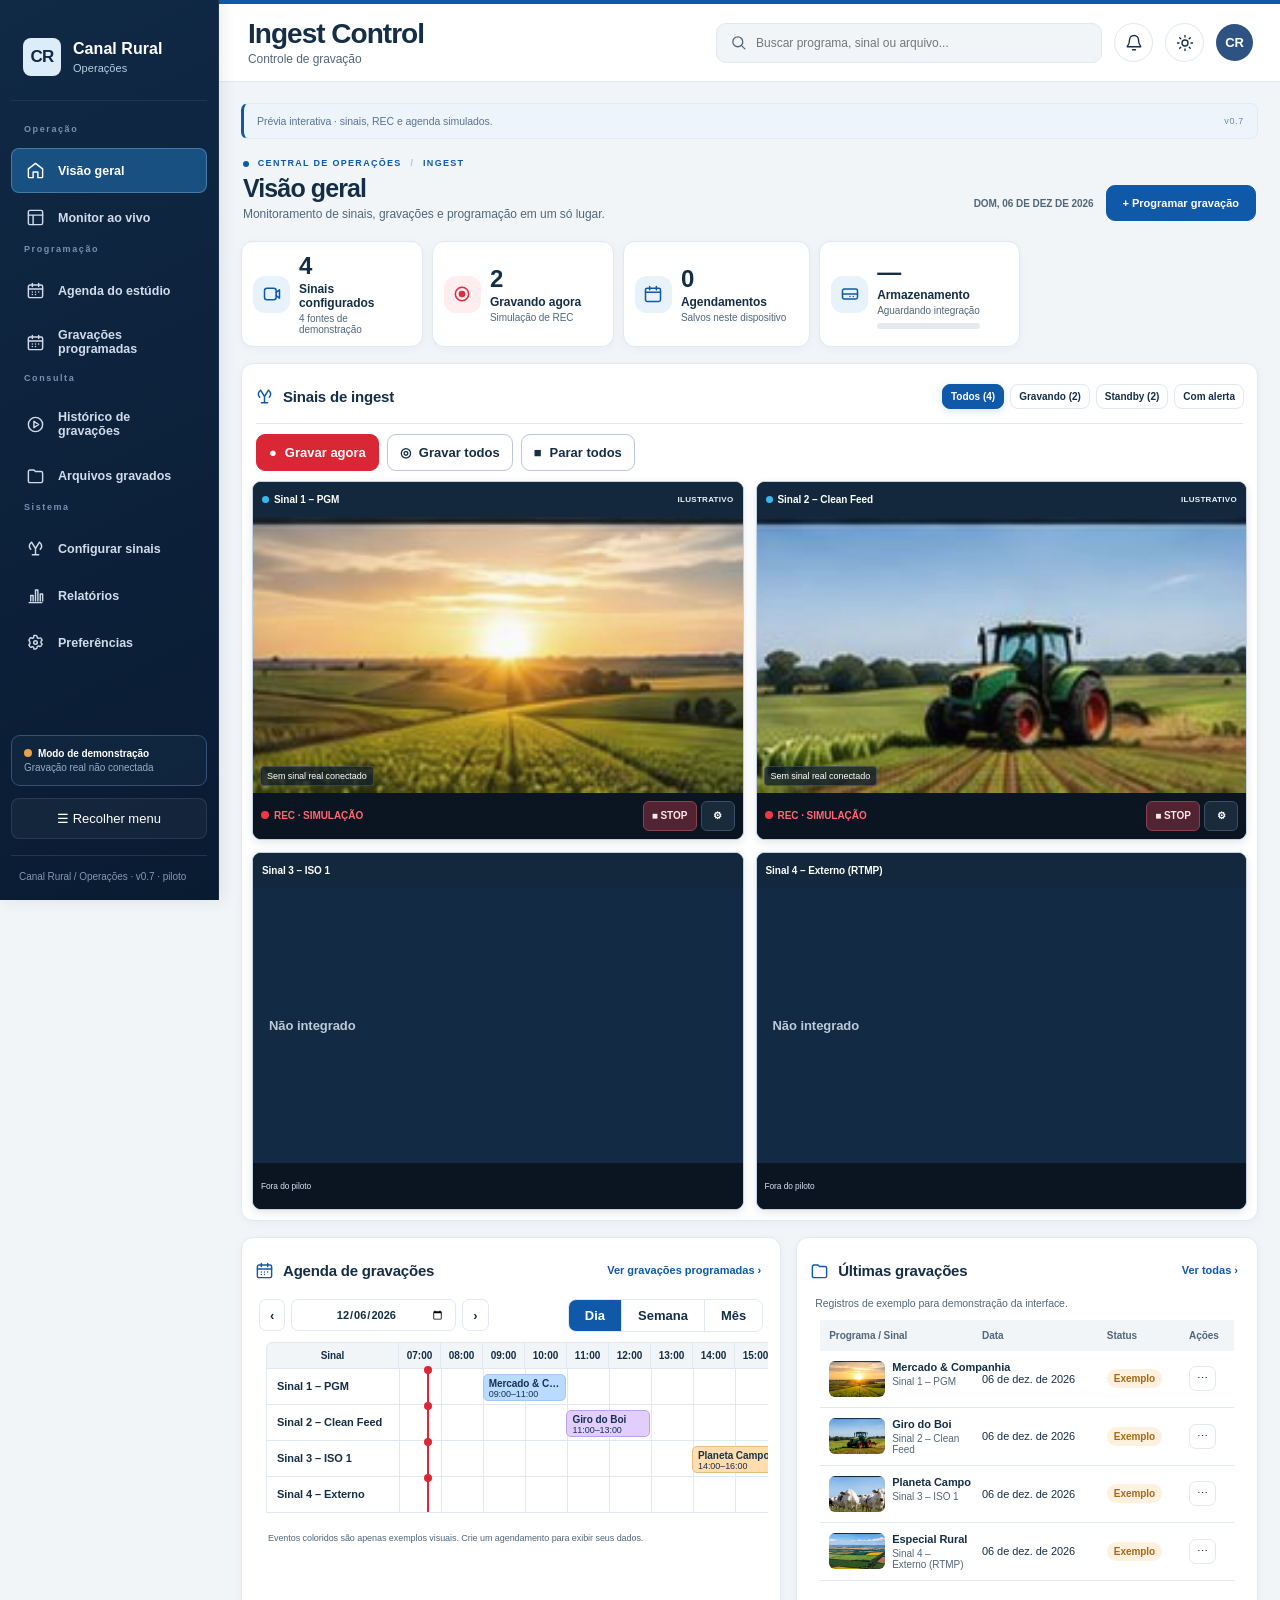
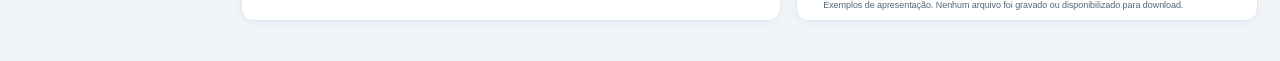
==== commit 3fcdd92e: "Organizar navegação do ingest por tarefa e destacar a agenda do estúdio" ====
--- a/index.html
+++ b/index.html
@@ -11,16 +11,19 @@
 <div class="shell">
 <aside aria-label="Menu principal" class="sidebar">
 <div class="brand"><div class="brand-symbol" aria-hidden="true">CR</div><div class="brand-name"><b>Canal Rural</b><small>Operações</small></div></div>
-<nav aria-label="Navegação"><div class="nav-category">MENU PRINCIPAL</div>
-<button class="nav active" id="nav-dashboard" onclick="view('dashboard')"><span class="glyph"><svg aria-hidden="true" class="i-svg" fill="none" height="20" stroke="currentColor" stroke-linecap="round" stroke-linejoin="round" stroke-width="1.8" viewbox="0 0 24 24" width="20"><path d="m3 10 9-7 9 7v10a1 1 0 0 1-1 1h-5v-7H9v7H4a1 1 0 0 1-1-1z"></path></svg></span><span class="nav-text">Início</span></button>
-<button class="nav" id="nav-operation" onclick="view('operation')"><span class="glyph"><svg aria-hidden="true" class="i-svg" fill="none" height="20" stroke="currentColor" stroke-linecap="round" stroke-linejoin="round" stroke-width="1.8" viewbox="0 0 24 24" width="20"><rect height="18" rx="2" width="18" x="3" y="3"></rect><path d="M3 9h18M9 9v12"></path></svg></span><span class="nav-text">Operação</span></button>
-<button class="nav" id="nav-signals" onclick="view('signals')"><span class="glyph"><svg aria-hidden="true" class="i-svg" fill="none" height="20" stroke="currentColor" stroke-linecap="round" stroke-linejoin="round" stroke-width="1.8" viewbox="0 0 24 24" width="20"><path d="M12 20v-8m-4 8h8m-4-8 5-8M12 12 7 4m-1 9a6 6 0 0 1 0-8m12 0a6 6 0 0 1 0 8"></path></svg></span><span class="nav-text">Sinais</span></button>
-<button class="nav" id="nav-list" onclick="view('list')"><span class="glyph"><svg aria-hidden="true" class="i-svg" fill="none" height="20" stroke="currentColor" stroke-linecap="round" stroke-linejoin="round" stroke-width="1.8" viewbox="0 0 24 24" width="20"><rect height="16" rx="2" width="18" x="3" y="5"></rect><path d="M16 3v4M8 3v4M3 10h18M8 14h.01M12 14h.01M16 14h.01M8 17h.01M12 17h.01"></path></svg></span><span class="nav-text">Agendamentos</span></button>
-<button class="nav" id="nav-recordings" onclick="view('recordings')"><span class="glyph"><svg aria-hidden="true" class="i-svg" fill="none" height="20" stroke="currentColor" stroke-linecap="round" stroke-linejoin="round" stroke-width="1.8" viewbox="0 0 24 24" width="20"><circle cx="12" cy="12" r="9"></circle><path d="m10 8 6 4-6 4z"></path></svg></span><span class="nav-text">Gravações</span></button>
-<button class="nav" id="nav-files" onclick="view('files')"><span class="glyph"><svg aria-hidden="true" class="i-svg" fill="none" height="20" stroke="currentColor" stroke-linecap="round" stroke-linejoin="round" stroke-width="1.8" viewbox="0 0 24 24" width="20"><path d="M3 7a2 2 0 0 1 2-2h5l2 2h7a2 2 0 0 1 2 2v10a2 2 0 0 1-2 2H5a2 2 0 0 1-2-2z"></path></svg></span><span class="nav-text">Arquivos</span></button>
-<button class="nav" id="nav-reports" onclick="view('reports')"><span class="glyph"><svg aria-hidden="true" class="i-svg" fill="none" height="20" stroke="currentColor" stroke-linecap="round" stroke-linejoin="round" stroke-width="1.8" viewbox="0 0 24 24" width="20"><path d="M4 21h16M6 19v-7h3v7m3 0V5h3v14m3 0v-9h3v9"></path></svg></span><span class="nav-text">Relatórios</span></button>
-<button class="nav" id="nav-settings" onclick="view('settings')"><span class="glyph"><svg aria-hidden="true" class="i-svg" fill="none" height="20" stroke="currentColor" stroke-linecap="round" stroke-linejoin="round" stroke-width="1.8" viewbox="0 0 24 24" width="20"><path d="M12 3a2 2 0 0 1 2 2l.3 1 1.5.8 1-.4a2 2 0 0 1 2.6 1l1 1.7-1.4 1.4v2l1.4 1.4-1 1.8a2 2 0 0 1-2.6 1l-1-.4-1.5.8-.3 1a2 2 0 0 1-2 2h-2l-.3-2-1.5-.8-1 .4a2 2 0 0 1-2.6-1l-1-1.8 1.4-1.4v-2L3.6 9l1-1.7a2 2 0 0 1 2.6-1l1 .4 1.5-.8L10 3z"></path><circle cx="12" cy="12" r="2.3"></circle></svg></span><span class="nav-text">Configurações</span></button>
-</nav>
+<nav aria-label="Navegação"><div class="nav-category">Operação</div>
+<button class="nav active" id="nav-dashboard" title="Visão geral" aria-label="Visão geral" onclick="view('dashboard')"><span class="glyph"><svg aria-hidden="true" class="i-svg" fill="none" height="20" stroke="currentColor" stroke-linecap="round" stroke-linejoin="round" stroke-width="1.8" viewbox="0 0 24 24" width="20"><path d="m3 10 9-7 9 7v10a1 1 0 0 1-1 1h-5v-7H9v7H4a1 1 0 0 1-1-1z"></path></svg></span><span class="nav-text">Visão geral</span></button>
+<button class="nav" id="nav-operation" title="Monitor ao vivo" aria-label="Monitor ao vivo" onclick="view('operation')"><span class="glyph"><svg aria-hidden="true" class="i-svg" fill="none" height="20" stroke="currentColor" stroke-linecap="round" stroke-linejoin="round" stroke-width="1.8" viewbox="0 0 24 24" width="20"><rect height="18" rx="2" width="18" x="3" y="3"></rect><path d="M3 9h18M9 9v12"></path></svg></span><span class="nav-text">Monitor ao vivo</span></button>
+<div class="nav-category">Programação</div>
+<button class="nav" id="nav-agenda" title="Agenda do estúdio" aria-label="Agenda do estúdio" onclick="view('agenda')"><span class="glyph"><svg aria-hidden="true" class="i-svg" fill="none" height="20" stroke="currentColor" stroke-linecap="round" stroke-linejoin="round" stroke-width="1.8" viewbox="0 0 24 24" width="20"><rect height="16" rx="2" width="18" x="3" y="5"></rect><path d="M16 3v4M8 3v4M3 10h18M8 14h.01M12 14h.01M16 14h.01M8 17h.01M12 17h.01"></path></svg></span><span class="nav-text">Agenda do estúdio</span></button>
+<button class="nav" id="nav-list" title="Gravações programadas" aria-label="Gravações programadas" onclick="view('list')"><span class="glyph"><svg aria-hidden="true" class="i-svg" fill="none" height="20" stroke="currentColor" stroke-linecap="round" stroke-linejoin="round" stroke-width="1.8" viewbox="0 0 24 24" width="20"><rect height="16" rx="2" width="18" x="3" y="5"></rect><path d="M16 3v4M8 3v4M3 10h18M8 14h.01M12 14h.01M16 14h.01M8 17h.01M12 17h.01"></path></svg></span><span class="nav-text">Gravações programadas</span></button>
+<div class="nav-category">Consulta</div>
+<button class="nav" id="nav-recordings" title="Histórico de gravações" aria-label="Histórico de gravações" onclick="view('recordings')"><span class="glyph"><svg aria-hidden="true" class="i-svg" fill="none" height="20" stroke="currentColor" stroke-linecap="round" stroke-linejoin="round" stroke-width="1.8" viewbox="0 0 24 24" width="20"><circle cx="12" cy="12" r="9"></circle><path d="m10 8 6 4-6 4z"></path></svg></span><span class="nav-text">Histórico de gravações</span></button>
+<button class="nav" id="nav-files" title="Arquivos gravados" aria-label="Arquivos gravados" onclick="view('files')"><span class="glyph"><svg aria-hidden="true" class="i-svg" fill="none" height="20" stroke="currentColor" stroke-linecap="round" stroke-linejoin="round" stroke-width="1.8" viewbox="0 0 24 24" width="20"><path d="M3 7a2 2 0 0 1 2-2h5l2 2h7a2 2 0 0 1 2 2v10a2 2 0 0 1-2 2H5a2 2 0 0 1-2-2z"></path></svg></span><span class="nav-text">Arquivos gravados</span></button>
+<div class="nav-category">Sistema</div>
+<button class="nav" id="nav-signals" title="Configurar sinais" aria-label="Configurar sinais" onclick="view('signals')"><span class="glyph"><svg aria-hidden="true" class="i-svg" fill="none" height="20" stroke="currentColor" stroke-linecap="round" stroke-linejoin="round" stroke-width="1.8" viewbox="0 0 24 24" width="20"><path d="M12 20v-8m-4 8h8m-4-8 5-8M12 12 7 4m-1 9a6 6 0 0 1 0-8m12 0a6 6 0 0 1 0 8"></path></svg></span><span class="nav-text">Configurar sinais</span></button>
+<button class="nav" id="nav-reports" title="Relatórios" aria-label="Relatórios" onclick="view('reports')"><span class="glyph"><svg aria-hidden="true" class="i-svg" fill="none" height="20" stroke="currentColor" stroke-linecap="round" stroke-linejoin="round" stroke-width="1.8" viewbox="0 0 24 24" width="20"><path d="M4 21h16M6 19v-7h3v7m3 0V5h3v14m3 0v-9h3v9"></path></svg></span><span class="nav-text">Relatórios</span></button>
+<button class="nav" id="nav-settings" title="Preferências" aria-label="Preferências" onclick="view('settings')"><span class="glyph"><svg aria-hidden="true" class="i-svg" fill="none" height="20" stroke="currentColor" stroke-linecap="round" stroke-linejoin="round" stroke-width="1.8" viewbox="0 0 24 24" width="20"><path d="M12 3a2 2 0 0 1 2 2l.3 1 1.5.8 1-.4a2 2 0 0 1 2.6 1l1 1.7-1.4 1.4v2l1.4 1.4-1 1.8a2 2 0 0 1-2.6 1l-1-.4-1.5.8-.3 1a2 2 0 0 1-2 2h-2l-.3-2-1.5-.8-1 .4a2 2 0 0 1-2.6-1l-1-1.8 1.4-1.4v-2L3.6 9l1-1.7a2 2 0 0 1 2.6-1l1 .4 1.5-.8L10 3z"></path><circle cx="12" cy="12" r="2.3"></circle></svg></span><span class="nav-text">Preferências</span></button></nav>
 <div class="side-spacer"></div>
 <div class="side-pill"><span class="dot"></span><b>Modo de demonstração</b><div>Gravação real não conectada</div></div>
 <button class="collapse" onclick="document.body.classList.toggle('collapsed')" title="Recolher menu">☰ <span class="collapse-text">Recolher menu</span></button>
@@ -30,7 +33,7 @@
 <header class="topbar"><div class="heading-brand"><strong>Ingest Control</strong><small>Controle de gravação</small></div><div class="top-actions"><div class="search-wrap"><span aria-hidden="true"><svg aria-hidden="true" class="i-svg" fill="none" height="20" stroke="currentColor" stroke-linecap="round" stroke-linejoin="round" stroke-width="1.8" viewbox="0 0 24 24" width="20"><circle cx="11" cy="11" r="7"></circle><path d="m16 16 5 5"></path></svg></span><input aria-label="Busca" id="global-search" placeholder="Buscar programa, sinal ou arquivo..."/></div><button class="icon-btn" onclick="showNotice()" title="Avisos da operação"><svg aria-hidden="true" class="i-svg" fill="none" height="20" stroke="currentColor" stroke-linecap="round" stroke-linejoin="round" stroke-width="1.8" viewbox="0 0 24 24" width="20"><path d="M18 8a6 6 0 0 0-12 0c0 7-3 7-3 9h18c0-2-3-2-3-9M10 21h4"></path></svg></button><button aria-label="Alternar tema entre Canal Rural, Claro e Escuro" class="icon-btn" onclick="cycleTheme()" title="Alternar tema"><svg aria-hidden="true" class="i-svg" fill="none" height="20" stroke="currentColor" stroke-linecap="round" stroke-linejoin="round" stroke-width="1.8" viewbox="0 0 24 24" width="20"><circle cx="12" cy="12" r="4"></circle><path d="M12 2v2m0 16v2M4.93 4.93l1.41 1.41m11.32 11.32 1.41 1.41M2 12h2m16 0h2M4.93 19.07l1.41-1.41M17.66 6.34l1.41-1.41"></path></svg></button><div class="avatar" title="Perfil de demonstração">CR</div></div></header>
 <div class="content">
 <div class="demo-notice"><span class="mode-description">Prévia interativa · sinais, REC e agenda simulados.</span><span class="version-note">v0.7</span></div>
-<section class="page" id="page-dashboard"><div class="dashboard-intro"><div><div class="eyebrow"><span class="blue-dot"></span> CENTRAL DE OPERAÇÕES <span class="intro-sep">/</span> INGEST</div><h1>Visão geral</h1><p>Monitoramento de sinais, gravações e programação em um só lugar.</p></div><div class="intro-right"><span class="intro-date" id="dash-today">23 NOV 2026</span><button class="btn primary intro-cta" onclick="view('agenda')">+ Novo agendamento</button></div></div>
+<section class="page" id="page-dashboard"><div class="dashboard-intro"><div><div class="eyebrow"><span class="blue-dot"></span> CENTRAL DE OPERAÇÕES <span class="intro-sep">/</span> INGEST</div><h1>Visão geral</h1><p>Monitoramento de sinais, gravações e programação em um só lugar.</p></div><div class="intro-right"><span class="intro-date" id="dash-today">23 NOV 2026</span><button class="btn primary intro-cta" onclick="view('agenda')">+ Programar gravação</button></div></div>
 <div class="stats">
 <article class="card stat"><div class="stat-ico"><svg aria-hidden="true" class="i-svg" fill="none" height="20" stroke="currentColor" stroke-linecap="round" stroke-linejoin="round" stroke-width="1.8" viewbox="0 0 24 24" width="20"><rect height="14" rx="3" width="14" x="3" y="5"></rect><path d="m17 10 4-3v10l-4-3"></path></svg></div><div><div class="stat-number">4</div><div class="stat-label">Sinais configurados</div><div class="stat-sub">4 fontes de demonstração</div></div></article>
 <article class="card stat"><div class="stat-ico rec"><svg aria-hidden="true" class="i-svg" fill="none" height="20" stroke="currentColor" stroke-linecap="round" stroke-linejoin="round" stroke-width="1.8" viewbox="0 0 24 24" width="20"><circle cx="12" cy="12" r="8"></circle><circle cx="12" cy="12" fill="currentColor" r="4" stroke="none"></circle></svg></div><div><div class="stat-number" id="stat-rec">2</div><div class="stat-label">Gravando agora</div><div class="stat-sub">Simulação de REC</div></div></article>
@@ -45,18 +48,24 @@
 </div>
 <div class="channel-grid" id="dashboard-channels"></div></article>
 <div class="bottom-panels">
-<article class="card"><div class="box-head"><h2><svg aria-hidden="true" class="section-icon" fill="none" height="20" stroke="currentColor" stroke-linecap="round" stroke-linejoin="round" stroke-width="1.8" viewbox="0 0 24 24" width="20"><rect height="16" rx="2" width="18" x="3" y="5"></rect><path d="M16 3v4M8 3v4M3 10h18M8 14h.01M12 14h.01M16 14h.01M8 17h.01M12 17h.01"></path></svg>Agenda de gravações</h2><button class="text-link" onclick="view('list')">Ver agenda completa ›</button></div><div class="agenda-tools"><div class="date-tools"><button class="date-btn" onclick="shiftDay(-1)" title="Dia anterior">‹</button><input aria-label="Data da agenda" class="date-btn date-label" id="timeline-date" onchange="selectDay(this.value)" type="date"/><button class="date-btn" onclick="shiftDay(1)" title="Próximo dia">›</button></div><div class="segmented"><button class="active" id="tab-day" onclick="setPeriod('day')">Dia</button><button id="tab-week" onclick="setPeriod('week')">Semana</button><button id="tab-month" onclick="setPeriod('month')">Mês</button></div></div><div id="timeline-container"></div></article>
+<article class="card"><div class="box-head"><h2><svg aria-hidden="true" class="section-icon" fill="none" height="20" stroke="currentColor" stroke-linecap="round" stroke-linejoin="round" stroke-width="1.8" viewbox="0 0 24 24" width="20"><rect height="16" rx="2" width="18" x="3" y="5"></rect><path d="M16 3v4M8 3v4M3 10h18M8 14h.01M12 14h.01M16 14h.01M8 17h.01M12 17h.01"></path></svg>Agenda de gravações</h2><button class="text-link" onclick="view('list')">Ver gravações programadas ›</button></div><div class="agenda-tools"><div class="date-tools"><button class="date-btn" onclick="shiftDay(-1)" title="Dia anterior">‹</button><input aria-label="Data da agenda" class="date-btn date-label" id="timeline-date" onchange="selectDay(this.value)" type="date"/><button class="date-btn" onclick="shiftDay(1)" title="Próximo dia">›</button></div><div class="segmented"><button class="active" id="tab-day" onclick="setPeriod('day')">Dia</button><button id="tab-week" onclick="setPeriod('week')">Semana</button><button id="tab-month" onclick="setPeriod('month')">Mês</button></div></div><div id="timeline-container"></div></article>
 <article class="card"><div class="box-head"><h2><svg aria-hidden="true" class="section-icon" fill="none" height="20" stroke="currentColor" stroke-linecap="round" stroke-linejoin="round" stroke-width="1.8" viewbox="0 0 24 24" width="20"><path d="M3 7a2 2 0 0 1 2-2h5l2 2h7a2 2 0 0 1 2 2v10a2 2 0 0 1-2 2H5a2 2 0 0 1-2-2z"></path></svg>Últimas gravações</h2><button class="text-link" onclick="view('recordings')">Ver todas ›</button></div><div class="recents-subtitle">Registros de exemplo para demonstração da interface.</div><div id="recent-recordings"></div></article>
 </div>
 </section>
-<section class="page hidden" id="page-operation"><div class="page-head"><div><h1>Operação de Ingest</h1><p>Controle ilustrativo de múltiplos canais e monitoramento operacional.</p></div><button class="btn primary" onclick="view('agenda')">＋ Novo Agendamento</button></div><article class="card"><div class="box-head"><h2>Monitores de sinal</h2><span class="badge demo">Sem vídeo real</span></div><div class="channel-grid" id="operation-channels"></div></article><div style="height:14px"></div><article class="card"><div class="box-head"><h2>Comandos globais</h2></div><div class="quick-actions" style="flex-direction:row;padding-bottom:15px;flex-wrap:wrap"><button class="btn danger" onclick="chooseRecord()">● Gravar Agora</button><button class="btn" onclick="recordAll()">◎ REC ALL</button><button class="btn" onclick="stopAll()">■ Parar Todos</button></div></article></section>
-<section class="page hidden" id="page-signals"><div class="page-head"><div><h1>Sinais e fontes</h1><p>Quatro canais configuráveis. A recepção de RTMP, SRT e SDI ainda precisa ser conectada ao backend.</p></div><button class="btn primary" onclick="view('agenda')">Agendar a partir de uma fonte</button></div><article class="card"><div class="box-head"><h2>Prévia dos canais</h2><span class="badge demo">Imagens ilustrativas</span></div><div class="channel-grid" id="signals-channels"></div></article></section>
-<section class="page hidden content-wide" id="page-agenda"><div class="page-head"><div><h1>Agendar gravação</h1><p>Configure programação, protocolo, feed, formato técnico e destino.</p></div><button class="btn" onclick="view('list')">Ver agendamentos</button></div><form id="schedule-form"><div class="sectioncard form-section"><div class="secthead"><div><h2>01  /  Identificação e programação</h2><p>Defina qual conteúdo será gravado e quando.</p></div></div><div class="inner formgrid"><div class="field half"><label for="program">Programa ou evento *</label><input id="program" list="program-list" placeholder="Selecione ou digite o nome" required=""/><datalist id="program-list"><option>Jornal da Manhã</option><option>Jornal do Meio-Dia</option><option>Soja Brasil</option><option>Transmissão Externa</option><option>Merchandising</option><option>Podcast</option><option>Entrevista</option><option>Chamada</option></datalist></div><div class="field quarter"><label for="category">Categoria</label><select id="category"><option>Programa ao vivo</option><option>Programa gravado</option><option>Externa</option><option>Podcast</option><option>Chamada</option><option>Merchan</option><option>Teste técnico</option><option>Outros</option></select></div><div class="field quarter"><label for="priority">Prioridade</label><select id="priority"><option>Normal</option><option>Alta</option><option>Crítica</option></select></div><div class="field quarter"><label for="date">Data da gravação *</label><input id="date" required="" type="date"/></div><div class="field quarter"><label for="start">Início *</label><input id="start" required="" type="time"/></div><div class="field quarter"><label for="end">Término *</label><input id="end" required="" type="time"/></div><div class="field quarter"><label for="repeat">Repetição</label><select id="repeat"><option>Não repetir</option><option>Diariamente</option><option>Dias úteis (seg–sex)</option><option>Semanalmente</option><option>Personalizada</option></select></div><div class="field half"><label>Margem de segurança</label><div class="row"><div style="flex:1"><select id="pre"><option value="0">Sem pré-gravação</option><option value="5">Iniciar 5 min antes</option><option selected="" value="10">Iniciar 10 min antes</option><option value="15">Iniciar 15 min antes</option><option value="30">Iniciar 30 min antes</option></select></div><div style="flex:1"><select id="post"><option value="0">Sem pós-gravação</option><option value="5">Encerrar 5 min depois</option><option selected="" value="10">Encerrar 10 min depois</option><option value="15">Encerrar 15 min depois</option><option value="30">Encerrar 30 min depois</option></select></div></div></div><div class="field half"><label for="requester">Solicitante / produção</label><input id="requester" placeholder="Nome ou equipe responsável"/></div><div class="field full"><label for="notes">Observações de programação</label><textarea id="notes" placeholder="Ex.: gravar a íntegra, com entradas externas e encerramento completo"></textarea></div></div></div><div class="sectioncard form-section"><div class="secthead"><div><h2>02  /  Fontes e sinais</h2><p>Escolha de onde a gravação será capturada.</p></div></div><div class="inner formgrid"><div class="field full"><label>Tipo de sinal</label><div class="chips" id="signal-chips"><button class="chip on" data-val="RTMP" type="button">RTMP</button><button class="chip" data-val="SRT" type="button">SRT</button><button class="chip" data-val="SDI" type="button">SDI</button><button class="chip" data-val="NDI" type="button">NDI</button><button class="chip" data-val="HLS" type="button">HLS</button><button class="chip" data-val="Arquivo" type="button">Arquivo local</button></div><input id="protocol" type="hidden" value="RTMP"/></div><div class="field half"><label for="signal-name">Nome da fonte / identificação</label><input id="signal-name" placeholder="Ex.: PGM Estúdio 1"/></div><div class="field half"><label for="feed">Tipo de feed</label><select id="feed"><option>PGM (com GC)</option><option>Clean Feed (sem GC)</option><option>ISO Câmera 1</option><option>ISO Câmera 2</option><option>ISO Câmera 3</option><option>Retorno / Link externo</option><option>Saída auxiliar (AUX)</option><option>Outro</option></select></div><div class="field full" id="urlwrap"><label for="signal-url">Endereço do sinal / URL</label><input id="signal-url" placeholder="rtmp://servidor/app/chave ou URL do sinal"/><span class="hint">Use apenas endereços de teste nesta demonstração. URLs não são salvas no navegador. No modo local, cadastre a fonte pelo botão de configuração do canal.</span></div><div class="field third"><label for="input-device">Dispositivo / canal de entrada</label><select id="input-device"><option>Canal 1</option><option>Canal 2</option><option>Canal 3</option><option>Canal 4</option><option>DeckLink 1</option><option>DeckLink 2</option><option>Outro dispositivo</option></select></div><div class="field third"><label for="backup">Fonte de redundância</label><select id="backup"><option>Nenhuma</option><option>Canal 1</option><option>Canal 2</option><option>Canal 3</option><option>Canal 4</option><option>Fonte secundária</option></select></div><div class="field third"><label for="loss">Em caso de perda do sinal</label><select id="loss"><option>Manter gravação e alertar</option><option>Tentar reconectar automaticamente</option><option>Alternar para fonte reserva</option><option>Encerrar gravação e alertar</option></select></div><div class="field full"><div class="switchline"><input id="multisignal" type="checkbox"/><label for="multisignal">Gravar outros sinais simultaneamente (configuração avançada pendente)</label></div></div></div></div><div class="sectioncard form-section"><div class="secthead"><div><h2>03  /  Formato e qualidade</h2><p>Configure a saída técnica do arquivo.</p></div></div><div class="inner formgrid"><div class="field quarter"><label for="format">Contêiner</label><select id="format"><option>MP4</option><option>MXF</option><option>MOV</option><option>MKV</option><option>TS</option></select></div><div class="field quarter"><label for="codec">Codec de vídeo</label><select id="codec"><option>H.264</option><option>H.265 / HEVC</option><option>ProRes</option><option>DNxHD / DNxHR</option><option>Copiar sem reencodar</option></select></div><div class="field quarter"><label for="resolution">Resolução</label><select id="resolution"><option>Igual à origem</option><option>1920 × 1080</option><option>1280 × 720</option><option>3840 × 2160</option></select></div><div class="field quarter"><label for="fps">Frame rate</label><select id="fps"><option>Igual à origem</option><option>29.97 fps</option><option>30 fps</option><option>59.94 fps</option><option>60 fps</option><option>25 fps</option></select></div><div class="field quarter"><label for="bitrate">Bitrate de vídeo</label><select id="bitrate"><option>Automático</option><option>5 Mbps</option><option>8 Mbps</option><option>12 Mbps</option><option>20 Mbps</option><option>50 Mbps</option></select></div><div class="field quarter"><label for="audio">Áudio</label><select id="audio"><option>AAC estéreo</option><option>PCM estéreo</option><option>PCM multicanal</option><option>Copiar da origem</option><option>Sem áudio</option></select></div><div class="field quarter"><label for="channels">Canais de áudio</label><select id="channels"><option>Estéreo 2.0</option><option>Mono</option><option>4 canais</option><option>8 canais</option></select></div><div class="field quarter"><label for="profile">Perfil</label><select id="profile"><option>Padrão Ingest</option><option>Alta qualidade / Master</option><option>Proxy / Conferência</option><option>Personalizado</option></select></div></div></div><div class="sectioncard form-section"><div class="secthead"><div><h2>04  /  Arquivos e armazenamento</h2><p>Defina o destino e a organização das gravações.</p></div></div><div class="inner formgrid"><div class="field half"><label for="destination">Pasta de destino</label><input id="destination" placeholder="D:\Ingest\Gravacoes" value="D:\Ingest\Gravacoes"/></div><div class="field half"><label for="filename">Padrão de nome</label><select id="filename"><option>PROGRAMA_DATA_INICIO</option><option>DATA_PROGRAMA_FONTE</option><option>CANAL_DATA_HORA</option><option>Nome personalizado</option></select></div><div class="field quarter"><label for="split">Segmentar arquivos</label><select id="split"><option>Não dividir</option><option>A cada 15 min</option><option>A cada 30 min</option><option>A cada 60 min</option><option>A cada 120 min</option></select></div><div class="field quarter"><label for="secondary">Cópia de segurança</label><select id="secondary"><option>Desativada</option><option>Destino secundário</option><option>NAS / Rede</option></select></div><div class="field quarter"><label for="retention">Retenção</label><select id="retention"><option>Manter até exclusão manual</option><option>7 dias</option><option>15 dias</option><option>30 dias</option><option>90 dias</option></select></div><div class="field quarter"><label for="notify">Notificações</label><select id="notify"><option>Falha + conclusão</option><option>Somente falhas</option><option>Início + conclusão</option><option>Desativadas</option></select></div><div class="field full"><label for="emails">E-mails para notificações</label><input id="emails" placeholder="producao@exemplo.com; ingest@exemplo.com" type="text"/><span class="hint">Somente configuração demonstrativa. O envio real de e-mails ainda precisa ser integrado.</span></div></div></div><div class="foot"><small>Protótipo: salvar aqui não inicia uma gravação real.</small><div class="row"><button class="btn" type="reset">Limpar</button><button class="btn primary" type="submit">Salvar agendamento</button></div></div></form></section>
-<section class="page hidden" id="page-list"><div class="page-head"><div><h1>Agendamentos</h1><p>Programações salvas localmente neste navegador. Não iniciam captura real.</p></div><button class="btn primary" onclick="view('agenda')">＋ Novo agendamento</button></div><article class="card"><div class="box-head"><h2>Gravações programadas</h2><button class="btn small" onclick="exportJSON()">Exportar JSON</button></div><div class="table-wrap"><table class="records"><thead><tr><th>PROGRAMA</th><th>DATA</th><th>HORÁRIO</th><th>FONTE</th><th>FORMATO</th><th>STATUS</th><th>AÇÕES</th></tr></thead><tbody id="records"></tbody></table></div></article></section>
-<section class="page hidden" id="page-recordings"><div class="page-head"><div><h1>Gravações</h1><p>Histórico de exemplos visuais. Nenhum arquivo real foi produzido por esta interface.</p></div><button class="btn primary" onclick="chooseRecord()">● Gravar Agora (demo)</button></div><article class="card"><div class="box-head"><h2>Visualização ilustrativa</h2><span class="badge demo">Demonstração</span></div><div id="all-recordings"></div></article></section>
-<section class="page hidden" id="page-files"><div class="page-head"><div><h1>Arquivos</h1><p>Biblioteca de gravações do Ingest.</p></div></div><article class="card"><div class="empty" style="padding:55px 15px"><div style="font-size:40px">▱</div><h2>Nenhum arquivo real disponível</h2><p>Quando o motor de gravação estiver conectado, as gravações aparecerão aqui com nome, duração, formato e destino.</p></div></article></section>
+<section class="page hidden" id="page-operation"><div class="page-head"><div><h1>Monitor ao vivo</h1><p>Controle ilustrativo de múltiplos canais e monitoramento operacional.</p></div><button class="btn primary" onclick="view('agenda')">＋ Programar gravação</button></div><article class="card"><div class="box-head"><h2>Monitores de sinal</h2><span class="badge demo">Sem vídeo real</span></div><div class="channel-grid" id="operation-channels"></div></article><div style="height:14px"></div><article class="card"><div class="box-head"><h2>Comandos globais</h2></div><div class="quick-actions" style="flex-direction:row;padding-bottom:15px;flex-wrap:wrap"><button class="btn danger" onclick="chooseRecord()">● Gravar Agora</button><button class="btn" onclick="recordAll()">◎ REC ALL</button><button class="btn" onclick="stopAll()">■ Parar Todos</button></div></article></section>
+<section class="page hidden" id="page-signals"><div class="page-head"><div><h1>Configurar sinais</h1><p>Quatro canais configuráveis. A recepção de RTMP, SRT e SDI ainda precisa ser conectada ao backend.</p></div><button class="btn primary" onclick="view('agenda')">Agendar a partir de uma fonte</button></div><article class="card"><div class="box-head"><h2>Prévia dos canais</h2><span class="badge demo">Imagens ilustrativas</span></div><div class="channel-grid" id="signals-channels"></div></article></section>
+<section class="page hidden content-wide" id="page-agenda"><div class="page-head"><div><h1>Agenda do estúdio</h1><p>Consulte a agenda do estúdio e confirme quais reservas devem ser gravadas.</p></div><button class="btn" onclick="view('list')">Ver agendamentos</button></div><article class="sectioncard form-section" aria-labelledby="studio-title">
+  <div class="secthead"><div><h2 id="studio-title">Agenda do Estúdio SP</h2><p>Consulte a reserva, confira o horário e escolha o sinal no formulário abaixo. A gravação só é programada ao salvar.</p></div>
+  <a class="btn" href="https://calendar.google.com/calendar/embed?src=c_18847iu0dupakig6grob3boj1cf22%40resource.calendar.google.com&amp;ctz=America%2FSao_Paulo&amp;mode=WEEK&amp;hl=pt_BR&amp;wkst=2" target="_blank" rel="noopener noreferrer">Abrir no Google Agenda</a></div>
+  <iframe loading="lazy" title="Reservas semanais do Estúdio SP — horário de São Paulo" src="https://calendar.google.com/calendar/embed?src=c_18847iu0dupakig6grob3boj1cf22%40resource.calendar.google.com&amp;ctz=America%2FSao_Paulo&amp;mode=WEEK&amp;hl=pt_BR&amp;wkst=2" style="width:100%;height:clamp(340px,52vh,620px);border:0"></iframe>
+  <p class="inner">Para consultar reservas restritas, use a conta corporativa com acesso à agenda.</p>
+</article>
+<form id="schedule-form"><div class="sectioncard form-section"><div class="secthead"><div><h2>01  /  Identificação e programação</h2><p>Defina qual conteúdo será gravado e quando.</p></div></div><div class="inner formgrid"><div class="field half"><label for="program">Programa ou evento *</label><input id="program" list="program-list" placeholder="Selecione ou digite o nome" required=""/><datalist id="program-list"><option>Jornal da Manhã</option><option>Jornal do Meio-Dia</option><option>Soja Brasil</option><option>Transmissão Externa</option><option>Merchandising</option><option>Podcast</option><option>Entrevista</option><option>Chamada</option></datalist></div><div class="field quarter"><label for="category">Categoria</label><select id="category"><option>Programa ao vivo</option><option>Programa gravado</option><option>Externa</option><option>Podcast</option><option>Chamada</option><option>Merchan</option><option>Teste técnico</option><option>Outros</option></select></div><div class="field quarter"><label for="priority">Prioridade</label><select id="priority"><option>Normal</option><option>Alta</option><option>Crítica</option></select></div><div class="field quarter"><label for="date">Data da gravação *</label><input id="date" required="" type="date"/></div><div class="field quarter"><label for="start">Início *</label><input id="start" required="" type="time"/></div><div class="field quarter"><label for="end">Término *</label><input id="end" required="" type="time"/></div><div class="field quarter"><label for="repeat">Repetição</label><select id="repeat"><option>Não repetir</option><option>Diariamente</option><option>Dias úteis (seg–sex)</option><option>Semanalmente</option><option>Personalizada</option></select></div><div class="field half"><label>Margem de segurança</label><div class="row"><div style="flex:1"><select id="pre"><option value="0">Sem pré-gravação</option><option value="5">Iniciar 5 min antes</option><option selected="" value="10">Iniciar 10 min antes</option><option value="15">Iniciar 15 min antes</option><option value="30">Iniciar 30 min antes</option></select></div><div style="flex:1"><select id="post"><option value="0">Sem pós-gravação</option><option value="5">Encerrar 5 min depois</option><option selected="" value="10">Encerrar 10 min depois</option><option value="15">Encerrar 15 min depois</option><option value="30">Encerrar 30 min depois</option></select></div></div></div><div class="field half"><label for="requester">Solicitante / produção</label><input id="requester" placeholder="Nome ou equipe responsável"/></div><div class="field full"><label for="notes">Observações de programação</label><textarea id="notes" placeholder="Ex.: gravar a íntegra, com entradas externas e encerramento completo"></textarea></div></div></div><div class="sectioncard form-section"><div class="secthead"><div><h2>02  /  Fontes e sinais</h2><p>Escolha de onde a gravação será capturada.</p></div></div><div class="inner formgrid"><div class="field full"><label>Tipo de sinal</label><div class="chips" id="signal-chips"><button class="chip on" data-val="RTMP" type="button">RTMP</button><button class="chip" data-val="SRT" type="button">SRT</button><button class="chip" data-val="SDI" type="button">SDI</button><button class="chip" data-val="NDI" type="button">NDI</button><button class="chip" data-val="HLS" type="button">HLS</button><button class="chip" data-val="Arquivo" type="button">Arquivo local</button></div><input id="protocol" type="hidden" value="RTMP"/></div><div class="field half"><label for="signal-name">Nome da fonte / identificação</label><input id="signal-name" placeholder="Ex.: PGM Estúdio 1"/></div><div class="field half"><label for="feed">Tipo de feed</label><select id="feed"><option>PGM (com GC)</option><option>Clean Feed (sem GC)</option><option>ISO Câmera 1</option><option>ISO Câmera 2</option><option>ISO Câmera 3</option><option>Retorno / Link externo</option><option>Saída auxiliar (AUX)</option><option>Outro</option></select></div><div class="field full" id="urlwrap"><label for="signal-url">Endereço do sinal / URL</label><input id="signal-url" placeholder="rtmp://servidor/app/chave ou URL do sinal"/><span class="hint">Use apenas endereços de teste nesta demonstração. URLs não são salvas no navegador. No modo local, cadastre a fonte pelo botão de configuração do canal.</span></div><div class="field third"><label for="input-device">Dispositivo / canal de entrada</label><select id="input-device"><option>Canal 1</option><option>Canal 2</option><option>Canal 3</option><option>Canal 4</option><option>DeckLink 1</option><option>DeckLink 2</option><option>Outro dispositivo</option></select></div><div class="field third"><label for="backup">Fonte de redundância</label><select id="backup"><option>Nenhuma</option><option>Canal 1</option><option>Canal 2</option><option>Canal 3</option><option>Canal 4</option><option>Fonte secundária</option></select></div><div class="field third"><label for="loss">Em caso de perda do sinal</label><select id="loss"><option>Manter gravação e alertar</option><option>Tentar reconectar automaticamente</option><option>Alternar para fonte reserva</option><option>Encerrar gravação e alertar</option></select></div><div class="field full"><div class="switchline"><input id="multisignal" type="checkbox"/><label for="multisignal">Gravar outros sinais simultaneamente (configuração avançada pendente)</label></div></div></div></div><div class="sectioncard form-section"><div class="secthead"><div><h2>03  /  Formato e qualidade</h2><p>Configure a saída técnica do arquivo.</p></div></div><div class="inner formgrid"><div class="field quarter"><label for="format">Contêiner</label><select id="format"><option>MP4</option><option>MXF</option><option>MOV</option><option>MKV</option><option>TS</option></select></div><div class="field quarter"><label for="codec">Codec de vídeo</label><select id="codec"><option>H.264</option><option>H.265 / HEVC</option><option>ProRes</option><option>DNxHD / DNxHR</option><option>Copiar sem reencodar</option></select></div><div class="field quarter"><label for="resolution">Resolução</label><select id="resolution"><option>Igual à origem</option><option>1920 × 1080</option><option>1280 × 720</option><option>3840 × 2160</option></select></div><div class="field quarter"><label for="fps">Frame rate</label><select id="fps"><option>Igual à origem</option><option>29.97 fps</option><option>30 fps</option><option>59.94 fps</option><option>60 fps</option><option>25 fps</option></select></div><div class="field quarter"><label for="bitrate">Bitrate de vídeo</label><select id="bitrate"><option>Automático</option><option>5 Mbps</option><option>8 Mbps</option><option>12 Mbps</option><option>20 Mbps</option><option>50 Mbps</option></select></div><div class="field quarter"><label for="audio">Áudio</label><select id="audio"><option>AAC estéreo</option><option>PCM estéreo</option><option>PCM multicanal</option><option>Copiar da origem</option><option>Sem áudio</option></select></div><div class="field quarter"><label for="channels">Canais de áudio</label><select id="channels"><option>Estéreo 2.0</option><option>Mono</option><option>4 canais</option><option>8 canais</option></select></div><div class="field quarter"><label for="profile">Perfil</label><select id="profile"><option>Padrão Ingest</option><option>Alta qualidade / Master</option><option>Proxy / Conferência</option><option>Personalizado</option></select></div></div></div><div class="sectioncard form-section"><div class="secthead"><div><h2>04  /  Arquivos e armazenamento</h2><p>Defina o destino e a organização das gravações.</p></div></div><div class="inner formgrid"><div class="field half"><label for="destination">Pasta de destino</label><input id="destination" placeholder="D:\Ingest\Gravacoes" value="D:\Ingest\Gravacoes"/></div><div class="field half"><label for="filename">Padrão de nome</label><select id="filename"><option>PROGRAMA_DATA_INICIO</option><option>DATA_PROGRAMA_FONTE</option><option>CANAL_DATA_HORA</option><option>Nome personalizado</option></select></div><div class="field quarter"><label for="split">Segmentar arquivos</label><select id="split"><option>Não dividir</option><option>A cada 15 min</option><option>A cada 30 min</option><option>A cada 60 min</option><option>A cada 120 min</option></select></div><div class="field quarter"><label for="secondary">Cópia de segurança</label><select id="secondary"><option>Desativada</option><option>Destino secundário</option><option>NAS / Rede</option></select></div><div class="field quarter"><label for="retention">Retenção</label><select id="retention"><option>Manter até exclusão manual</option><option>7 dias</option><option>15 dias</option><option>30 dias</option><option>90 dias</option></select></div><div class="field quarter"><label for="notify">Notificações</label><select id="notify"><option>Falha + conclusão</option><option>Somente falhas</option><option>Início + conclusão</option><option>Desativadas</option></select></div><div class="field full"><label for="emails">E-mails para notificações</label><input id="emails" placeholder="producao@exemplo.com; ingest@exemplo.com" type="text"/><span class="hint">Somente configuração demonstrativa. O envio real de e-mails ainda precisa ser integrado.</span></div></div></div><div class="foot"><small>Protótipo: salvar aqui não inicia uma gravação real.</small><div class="row"><button class="btn" type="reset">Limpar</button><button class="btn primary" type="submit">Salvar agendamento</button></div></div></form></section>
+<section class="page hidden" id="page-list"><div class="page-head"><div><h1>Gravações programadas</h1><p>Programações salvas localmente neste navegador. Não iniciam captura real.</p></div><button class="btn primary" onclick="view('agenda')">＋ Programar gravação</button></div><article class="card"><div class="box-head"><h2>Gravações programadas</h2><button class="btn small" onclick="exportJSON()">Exportar JSON</button></div><div class="table-wrap"><table class="records"><thead><tr><th>PROGRAMA</th><th>DATA</th><th>HORÁRIO</th><th>FONTE</th><th>FORMATO</th><th>STATUS</th><th>AÇÕES</th></tr></thead><tbody id="records"></tbody></table></div></article></section>
+<section class="page hidden" id="page-recordings"><div class="page-head"><div><h1>Histórico de gravações</h1><p>Histórico de exemplos visuais. Nenhum arquivo real foi produzido por esta interface.</p></div><button class="btn primary" onclick="chooseRecord()">● Gravar Agora (demo)</button></div><article class="card"><div class="box-head"><h2>Visualização ilustrativa</h2><span class="badge demo">Demonstração</span></div><div id="all-recordings"></div></article></section>
+<section class="page hidden" id="page-files"><div class="page-head"><div><h1>Arquivos gravados</h1><p>Biblioteca de gravações do Ingest.</p></div></div><article class="card"><div class="empty" style="padding:55px 15px"><div style="font-size:40px">▱</div><h2>Nenhum arquivo real disponível</h2><p>Quando o motor de gravação estiver conectado, as gravações aparecerão aqui com nome, duração, formato e destino.</p></div></article></section>
 <section class="page hidden" id="page-reports"><div class="page-head"><div><h1>Relatórios</h1><p>Informações do protótipo e estado de conexão do motor de gravação.</p></div></div><div class="status-grid"><div class="card status-tile"><span class="note-text">AGENDAMENTOS SALVOS</span><div class="value" id="reports-count">0</div><span class="badge">Somente local</span></div><div class="card status-tile"><span class="note-text">GRAVAÇÕES REAIS</span><div class="value">0</div><span class="badge demo">Backend pendente</span></div><div class="card status-tile"><span class="note-text">FALHAS IDENTIFICADAS</span><div class="value">—</div><span class="badge gray">Monitoramento pendente</span></div></div></section>
-<section class="page hidden" id="page-settings"><div class="page-head"><div><h1>Configurações</h1><p>Preferências de aparência e informações técnicas do sistema.</p></div></div><article class="card" style="padding:20px;max-width:660px"><h2 style="margin:0 0 15px">Aparência</h2><label for="theme-select" style="display:block;font-weight:750;margin-bottom:9px">Tema do sistema</label><select id="theme-select" onchange="setTheme(this.value)" style="padding:11px;border:1px solid var(--border);color:var(--text);background:var(--input);border-radius:8px;width:100%;max-width:340px"><option value="rural">Canal Rural · Azul-marinho</option><option value="light">Claro · Azul</option><option value="dark">Escuro · Azul</option></select><hr style="border:0;border-top:1px solid var(--border);margin:24px 0"/><h2 style="margin:0 0 12px">Conectividade</h2><div class="status-row"><i>!</i> RTMP: integração pendente neste protótipo</div><div class="status-row"><i>!</i> SRT e SDI: integração pendente</div><div class="status-row"><i>!</i> Armazenamento: sem leitura de servidor</div><p class="note-text">Os dados de agendamento não são enviados para terceiros. O campo de URL pode conter chaves de transmissão: utilize apenas sinais e chaves de teste nesta versão.</p></article></section>
+<section class="page hidden" id="page-settings"><div class="page-head"><div><h1>Preferências</h1><p>Preferências de aparência e informações técnicas do sistema.</p></div></div><article class="card" style="padding:20px;max-width:660px"><h2 style="margin:0 0 15px">Aparência</h2><label for="theme-select" style="display:block;font-weight:750;margin-bottom:9px">Tema do sistema</label><select id="theme-select" onchange="setTheme(this.value)" style="padding:11px;border:1px solid var(--border);color:var(--text);background:var(--input);border-radius:8px;width:100%;max-width:340px"><option value="rural">Canal Rural · Azul-marinho</option><option value="light">Claro · Azul</option><option value="dark">Escuro · Azul</option></select><hr style="border:0;border-top:1px solid var(--border);margin:24px 0"/><h2 style="margin:0 0 12px">Conectividade</h2><div class="status-row"><i>!</i> RTMP: integração pendente neste protótipo</div><div class="status-row"><i>!</i> SRT e SDI: integração pendente</div><div class="status-row"><i>!</i> Armazenamento: sem leitura de servidor</div><p class="note-text">Os dados de agendamento não são enviados para terceiros. O campo de URL pode conter chaves de transmissão: utilize apenas sinais e chaves de teste nesta versão.</p></article></section>
 </div>
 </main>
 </div>
--- a/assets/styles.css
+++ b/assets/styles.css
@@ -143,3 +143,19 @@
 @media (max-width: 540px) {
   #dashboard-channels { grid-template-columns: minmax(0, 1fr) !important; }
 }
+
+#signals-channels .channel-preview {
+  display: block;
+  width: 100%;
+  aspect-ratio: 16 / 9;
+  border: 0;
+  background: #0d1724;
+}
+#signals-channels .has-preview .channel-meter {
+  display: flex;
+  align-items: center;
+  justify-content: space-between;
+  min-height: 0;
+  padding: 8px 10px;
+}
+#signals-channels .has-preview .capture-clock { font-size: 14px; }
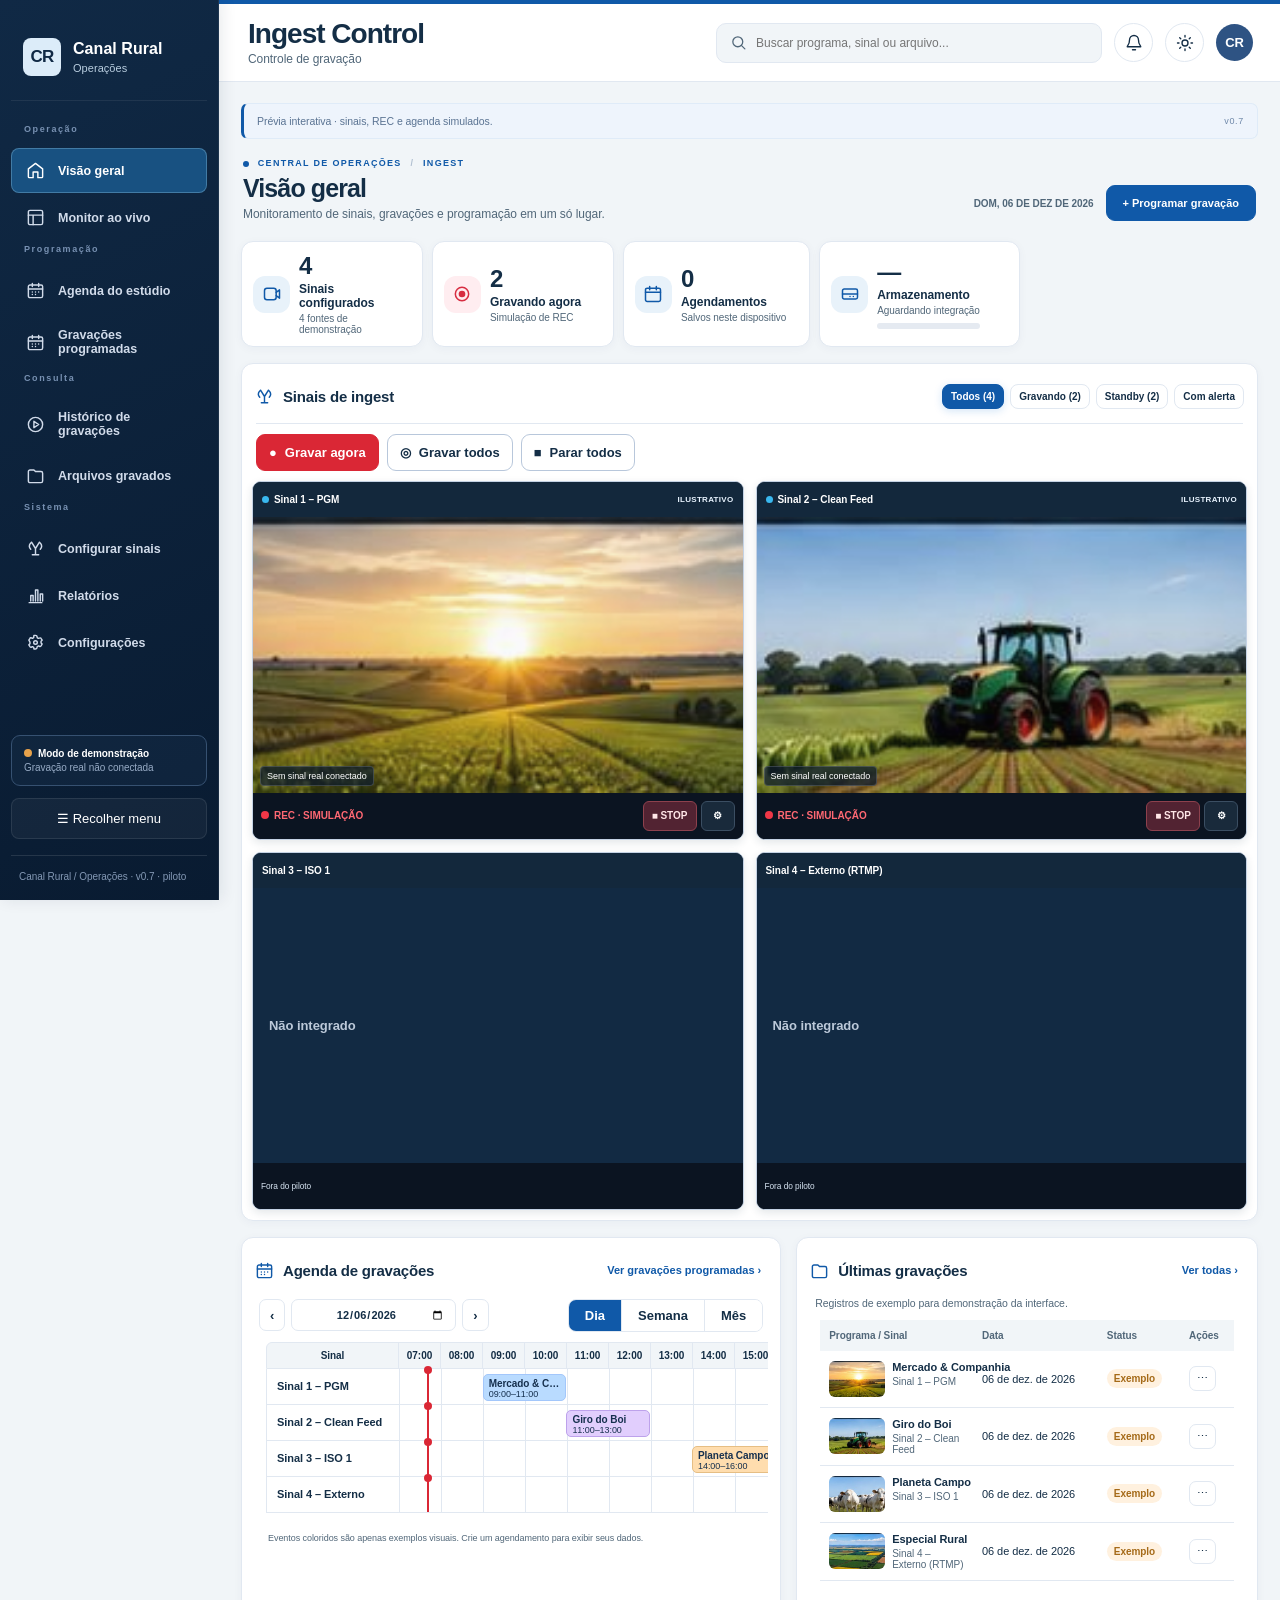
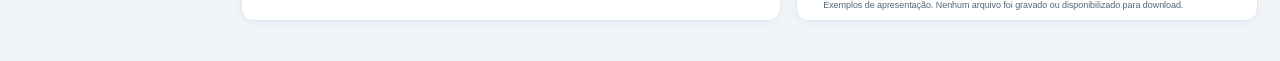
==== commit 2307e312: "Simplificar agendamento e centralizar preferências de gravação em Configurações" ====
--- a/index.html
+++ b/index.html
@@ -6,7 +6,7 @@
 <meta content="#14233f" name="theme-color"/><title>Ingest Control · Canal Rural — Versão 0.7 · piloto</title>
 
 <link rel="stylesheet" href="assets/styles.css"/>
-</head>
+<style>.schedule-options>summary{cursor:pointer;padding:1rem;font-weight:700}.schedule-options{margin-bottom:1rem;border:1px solid var(--border);border-radius:10px}#schedule-form .foot{flex-wrap:wrap}</style></head>
 <body class="rural">
 <div class="shell">
 <aside aria-label="Menu principal" class="sidebar">
@@ -23,7 +23,7 @@
 <div class="nav-category">Sistema</div>
 <button class="nav" id="nav-signals" title="Configurar sinais" aria-label="Configurar sinais" onclick="view('signals')"><span class="glyph"><svg aria-hidden="true" class="i-svg" fill="none" height="20" stroke="currentColor" stroke-linecap="round" stroke-linejoin="round" stroke-width="1.8" viewbox="0 0 24 24" width="20"><path d="M12 20v-8m-4 8h8m-4-8 5-8M12 12 7 4m-1 9a6 6 0 0 1 0-8m12 0a6 6 0 0 1 0 8"></path></svg></span><span class="nav-text">Configurar sinais</span></button>
 <button class="nav" id="nav-reports" title="Relatórios" aria-label="Relatórios" onclick="view('reports')"><span class="glyph"><svg aria-hidden="true" class="i-svg" fill="none" height="20" stroke="currentColor" stroke-linecap="round" stroke-linejoin="round" stroke-width="1.8" viewbox="0 0 24 24" width="20"><path d="M4 21h16M6 19v-7h3v7m3 0V5h3v14m3 0v-9h3v9"></path></svg></span><span class="nav-text">Relatórios</span></button>
-<button class="nav" id="nav-settings" title="Preferências" aria-label="Preferências" onclick="view('settings')"><span class="glyph"><svg aria-hidden="true" class="i-svg" fill="none" height="20" stroke="currentColor" stroke-linecap="round" stroke-linejoin="round" stroke-width="1.8" viewbox="0 0 24 24" width="20"><path d="M12 3a2 2 0 0 1 2 2l.3 1 1.5.8 1-.4a2 2 0 0 1 2.6 1l1 1.7-1.4 1.4v2l1.4 1.4-1 1.8a2 2 0 0 1-2.6 1l-1-.4-1.5.8-.3 1a2 2 0 0 1-2 2h-2l-.3-2-1.5-.8-1 .4a2 2 0 0 1-2.6-1l-1-1.8 1.4-1.4v-2L3.6 9l1-1.7a2 2 0 0 1 2.6-1l1 .4 1.5-.8L10 3z"></path><circle cx="12" cy="12" r="2.3"></circle></svg></span><span class="nav-text">Preferências</span></button></nav>
+<button class="nav" id="nav-settings" title="Configurações" aria-label="Configurações" onclick="view('settings')"><span class="glyph"><svg aria-hidden="true" class="i-svg" fill="none" height="20" stroke="currentColor" stroke-linecap="round" stroke-linejoin="round" stroke-width="1.8" viewbox="0 0 24 24" width="20"><path d="M12 3a2 2 0 0 1 2 2l.3 1 1.5.8 1-.4a2 2 0 0 1 2.6 1l1 1.7-1.4 1.4v2l1.4 1.4-1 1.8a2 2 0 0 1-2.6 1l-1-.4-1.5.8-.3 1a2 2 0 0 1-2 2h-2l-.3-2-1.5-.8-1 .4a2 2 0 0 1-2.6-1l-1-1.8 1.4-1.4v-2L3.6 9l1-1.7a2 2 0 0 1 2.6-1l1 .4 1.5-.8L10 3z"></path><circle cx="12" cy="12" r="2.3"></circle></svg></span><span class="nav-text">Configurações</span></button></nav>
 <div class="side-spacer"></div>
 <div class="side-pill"><span class="dot"></span><b>Modo de demonstração</b><div>Gravação real não conectada</div></div>
 <button class="collapse" onclick="document.body.classList.toggle('collapsed')" title="Recolher menu">☰ <span class="collapse-text">Recolher menu</span></button>
@@ -60,12 +60,16 @@
   <iframe loading="lazy" title="Reservas semanais do Estúdio SP — horário de São Paulo" src="https://calendar.google.com/calendar/embed?src=c_18847iu0dupakig6grob3boj1cf22%40resource.calendar.google.com&amp;ctz=America%2FSao_Paulo&amp;mode=WEEK&amp;hl=pt_BR&amp;wkst=2" style="width:100%;height:clamp(340px,52vh,620px);border:0"></iframe>
   <p class="inner">Para consultar reservas restritas, use a conta corporativa com acesso à agenda.</p>
 </article>
-<form id="schedule-form"><div class="sectioncard form-section"><div class="secthead"><div><h2>01  /  Identificação e programação</h2><p>Defina qual conteúdo será gravado e quando.</p></div></div><div class="inner formgrid"><div class="field half"><label for="program">Programa ou evento *</label><input id="program" list="program-list" placeholder="Selecione ou digite o nome" required=""/><datalist id="program-list"><option>Jornal da Manhã</option><option>Jornal do Meio-Dia</option><option>Soja Brasil</option><option>Transmissão Externa</option><option>Merchandising</option><option>Podcast</option><option>Entrevista</option><option>Chamada</option></datalist></div><div class="field quarter"><label for="category">Categoria</label><select id="category"><option>Programa ao vivo</option><option>Programa gravado</option><option>Externa</option><option>Podcast</option><option>Chamada</option><option>Merchan</option><option>Teste técnico</option><option>Outros</option></select></div><div class="field quarter"><label for="priority">Prioridade</label><select id="priority"><option>Normal</option><option>Alta</option><option>Crítica</option></select></div><div class="field quarter"><label for="date">Data da gravação *</label><input id="date" required="" type="date"/></div><div class="field quarter"><label for="start">Início *</label><input id="start" required="" type="time"/></div><div class="field quarter"><label for="end">Término *</label><input id="end" required="" type="time"/></div><div class="field quarter"><label for="repeat">Repetição</label><select id="repeat"><option>Não repetir</option><option>Diariamente</option><option>Dias úteis (seg–sex)</option><option>Semanalmente</option><option>Personalizada</option></select></div><div class="field half"><label>Margem de segurança</label><div class="row"><div style="flex:1"><select id="pre"><option value="0">Sem pré-gravação</option><option value="5">Iniciar 5 min antes</option><option selected="" value="10">Iniciar 10 min antes</option><option value="15">Iniciar 15 min antes</option><option value="30">Iniciar 30 min antes</option></select></div><div style="flex:1"><select id="post"><option value="0">Sem pós-gravação</option><option value="5">Encerrar 5 min depois</option><option selected="" value="10">Encerrar 10 min depois</option><option value="15">Encerrar 15 min depois</option><option value="30">Encerrar 30 min depois</option></select></div></div></div><div class="field half"><label for="requester">Solicitante / produção</label><input id="requester" placeholder="Nome ou equipe responsável"/></div><div class="field full"><label for="notes">Observações de programação</label><textarea id="notes" placeholder="Ex.: gravar a íntegra, com entradas externas e encerramento completo"></textarea></div></div></div><div class="sectioncard form-section"><div class="secthead"><div><h2>02  /  Fontes e sinais</h2><p>Escolha de onde a gravação será capturada.</p></div></div><div class="inner formgrid"><div class="field full"><label>Tipo de sinal</label><div class="chips" id="signal-chips"><button class="chip on" data-val="RTMP" type="button">RTMP</button><button class="chip" data-val="SRT" type="button">SRT</button><button class="chip" data-val="SDI" type="button">SDI</button><button class="chip" data-val="NDI" type="button">NDI</button><button class="chip" data-val="HLS" type="button">HLS</button><button class="chip" data-val="Arquivo" type="button">Arquivo local</button></div><input id="protocol" type="hidden" value="RTMP"/></div><div class="field half"><label for="signal-name">Nome da fonte / identificação</label><input id="signal-name" placeholder="Ex.: PGM Estúdio 1"/></div><div class="field half"><label for="feed">Tipo de feed</label><select id="feed"><option>PGM (com GC)</option><option>Clean Feed (sem GC)</option><option>ISO Câmera 1</option><option>ISO Câmera 2</option><option>ISO Câmera 3</option><option>Retorno / Link externo</option><option>Saída auxiliar (AUX)</option><option>Outro</option></select></div><div class="field full" id="urlwrap"><label for="signal-url">Endereço do sinal / URL</label><input id="signal-url" placeholder="rtmp://servidor/app/chave ou URL do sinal"/><span class="hint">Use apenas endereços de teste nesta demonstração. URLs não são salvas no navegador. No modo local, cadastre a fonte pelo botão de configuração do canal.</span></div><div class="field third"><label for="input-device">Dispositivo / canal de entrada</label><select id="input-device"><option>Canal 1</option><option>Canal 2</option><option>Canal 3</option><option>Canal 4</option><option>DeckLink 1</option><option>DeckLink 2</option><option>Outro dispositivo</option></select></div><div class="field third"><label for="backup">Fonte de redundância</label><select id="backup"><option>Nenhuma</option><option>Canal 1</option><option>Canal 2</option><option>Canal 3</option><option>Canal 4</option><option>Fonte secundária</option></select></div><div class="field third"><label for="loss">Em caso de perda do sinal</label><select id="loss"><option>Manter gravação e alertar</option><option>Tentar reconectar automaticamente</option><option>Alternar para fonte reserva</option><option>Encerrar gravação e alertar</option></select></div><div class="field full"><div class="switchline"><input id="multisignal" type="checkbox"/><label for="multisignal">Gravar outros sinais simultaneamente (configuração avançada pendente)</label></div></div></div></div><div class="sectioncard form-section"><div class="secthead"><div><h2>03  /  Formato e qualidade</h2><p>Configure a saída técnica do arquivo.</p></div></div><div class="inner formgrid"><div class="field quarter"><label for="format">Contêiner</label><select id="format"><option>MP4</option><option>MXF</option><option>MOV</option><option>MKV</option><option>TS</option></select></div><div class="field quarter"><label for="codec">Codec de vídeo</label><select id="codec"><option>H.264</option><option>H.265 / HEVC</option><option>ProRes</option><option>DNxHD / DNxHR</option><option>Copiar sem reencodar</option></select></div><div class="field quarter"><label for="resolution">Resolução</label><select id="resolution"><option>Igual à origem</option><option>1920 × 1080</option><option>1280 × 720</option><option>3840 × 2160</option></select></div><div class="field quarter"><label for="fps">Frame rate</label><select id="fps"><option>Igual à origem</option><option>29.97 fps</option><option>30 fps</option><option>59.94 fps</option><option>60 fps</option><option>25 fps</option></select></div><div class="field quarter"><label for="bitrate">Bitrate de vídeo</label><select id="bitrate"><option>Automático</option><option>5 Mbps</option><option>8 Mbps</option><option>12 Mbps</option><option>20 Mbps</option><option>50 Mbps</option></select></div><div class="field quarter"><label for="audio">Áudio</label><select id="audio"><option>AAC estéreo</option><option>PCM estéreo</option><option>PCM multicanal</option><option>Copiar da origem</option><option>Sem áudio</option></select></div><div class="field quarter"><label for="channels">Canais de áudio</label><select id="channels"><option>Estéreo 2.0</option><option>Mono</option><option>4 canais</option><option>8 canais</option></select></div><div class="field quarter"><label for="profile">Perfil</label><select id="profile"><option>Padrão Ingest</option><option>Alta qualidade / Master</option><option>Proxy / Conferência</option><option>Personalizado</option></select></div></div></div><div class="sectioncard form-section"><div class="secthead"><div><h2>04  /  Arquivos e armazenamento</h2><p>Defina o destino e a organização das gravações.</p></div></div><div class="inner formgrid"><div class="field half"><label for="destination">Pasta de destino</label><input id="destination" placeholder="D:\Ingest\Gravacoes" value="D:\Ingest\Gravacoes"/></div><div class="field half"><label for="filename">Padrão de nome</label><select id="filename"><option>PROGRAMA_DATA_INICIO</option><option>DATA_PROGRAMA_FONTE</option><option>CANAL_DATA_HORA</option><option>Nome personalizado</option></select></div><div class="field quarter"><label for="split">Segmentar arquivos</label><select id="split"><option>Não dividir</option><option>A cada 15 min</option><option>A cada 30 min</option><option>A cada 60 min</option><option>A cada 120 min</option></select></div><div class="field quarter"><label for="secondary">Cópia de segurança</label><select id="secondary"><option>Desativada</option><option>Destino secundário</option><option>NAS / Rede</option></select></div><div class="field quarter"><label for="retention">Retenção</label><select id="retention"><option>Manter até exclusão manual</option><option>7 dias</option><option>15 dias</option><option>30 dias</option><option>90 dias</option></select></div><div class="field quarter"><label for="notify">Notificações</label><select id="notify"><option>Falha + conclusão</option><option>Somente falhas</option><option>Início + conclusão</option><option>Desativadas</option></select></div><div class="field full"><label for="emails">E-mails para notificações</label><input id="emails" placeholder="producao@exemplo.com; ingest@exemplo.com" type="text"/><span class="hint">Somente configuração demonstrativa. O envio real de e-mails ainda precisa ser integrado.</span></div></div></div><div class="foot"><small>Protótipo: salvar aqui não inicia uma gravação real.</small><div class="row"><button class="btn" type="reset">Limpar</button><button class="btn primary" type="submit">Salvar agendamento</button></div></div></form></section>
+<form id="schedule-form"><div class="sectioncard form-section"><div class="secthead"><h2>Programar gravação</h2></div><div class="inner formgrid"><div class="field half"><label for="program">Programa ou evento *</label><input id="program" list="program-list" placeholder="Selecione ou digite o nome" required=""/><datalist id="program-list"><option>Jornal da Manhã</option><option>Jornal do Meio-Dia</option><option>Soja Brasil</option><option>Transmissão Externa</option><option>Merchandising</option><option>Podcast</option><option>Entrevista</option><option>Chamada</option></datalist></div>
+<div class="field third"><label for="input-device">Dispositivo / canal de entrada</label><select id="input-device"><option>Canal 1</option><option>Canal 2</option><option>Canal 3</option><option>Canal 4</option><option>DeckLink 1</option><option>DeckLink 2</option><option>Outro dispositivo</option></select></div>
+<div class="field quarter"><label for="date">Data da gravação *</label><input id="date" required="" type="date"/></div>
+<div class="field quarter"><label for="start">Início *</label><input id="start" required="" type="time"/></div>
+<div class="field quarter"><label for="end">Término *</label><input id="end" required="" type="time"/></div></div></div><details class="schedule-options"><summary>Margens e opções avançadas</summary><div class="sectioncard form-section"><div class="secthead"><div><h2>Opções de programação</h2><p>Defina qual conteúdo será gravado e quando.</p></div></div><div class="inner formgrid"><div class="field quarter"><label for="category">Categoria</label><select id="category"><option>Programa ao vivo</option><option>Programa gravado</option><option>Externa</option><option>Podcast</option><option>Chamada</option><option>Merchan</option><option>Teste técnico</option><option>Outros</option></select></div><div class="field quarter"><label for="priority">Prioridade</label><select id="priority"><option>Normal</option><option>Alta</option><option>Crítica</option></select></div><div class="field quarter"><label for="repeat">Repetição</label><select id="repeat"><option>Não repetir</option><option>Diariamente</option><option>Dias úteis (seg–sex)</option><option>Semanalmente</option><option>Personalizada</option></select></div><div class="field half"><label>Margem de segurança</label><div class="row"><div style="flex:1"><select id="pre"><option value="0">Sem pré-gravação</option><option value="5">Iniciar 5 min antes</option><option selected="" value="10">Iniciar 10 min antes</option><option value="15">Iniciar 15 min antes</option><option value="30">Iniciar 30 min antes</option></select></div><div style="flex:1"><select id="post"><option value="0">Sem pós-gravação</option><option value="5">Encerrar 5 min depois</option><option selected="" value="10">Encerrar 10 min depois</option><option value="15">Encerrar 15 min depois</option><option value="30">Encerrar 30 min depois</option></select></div></div></div><div class="field half"><label for="requester">Solicitante / produção</label><input id="requester" placeholder="Nome ou equipe responsável"/></div><div class="field full"><label for="notes">Observações de programação</label><textarea id="notes" placeholder="Ex.: gravar a íntegra, com entradas externas e encerramento completo"></textarea></div></div></div><div class="sectioncard form-section"><div class="secthead"><div><h2>Fontes e sinais</h2><p>Escolha de onde a gravação será capturada.</p></div></div><div class="inner formgrid"><div class="field full"><label>Tipo de sinal</label><div class="chips" id="signal-chips"><button class="chip on" data-val="RTMP" type="button">RTMP</button><button class="chip" data-val="SRT" type="button">SRT</button><button class="chip" data-val="SDI" type="button">SDI</button><button class="chip" data-val="NDI" type="button">NDI</button><button class="chip" data-val="HLS" type="button">HLS</button><button class="chip" data-val="Arquivo" type="button">Arquivo local</button></div><input id="protocol" type="hidden" value="RTMP"/></div><div class="field half"><label for="signal-name">Nome da fonte / identificação</label><input id="signal-name" placeholder="Ex.: PGM Estúdio 1"/></div><div class="field half"><label for="feed">Tipo de feed</label><select id="feed"><option>PGM (com GC)</option><option>Clean Feed (sem GC)</option><option>ISO Câmera 1</option><option>ISO Câmera 2</option><option>ISO Câmera 3</option><option>Retorno / Link externo</option><option>Saída auxiliar (AUX)</option><option>Outro</option></select></div><div class="field full" id="urlwrap"><label for="signal-url">Endereço do sinal / URL</label><input id="signal-url" placeholder="rtmp://servidor/app/chave ou URL do sinal"/><span class="hint">Use apenas endereços de teste nesta demonstração. URLs não são salvas no navegador. No modo local, cadastre a fonte pelo botão de configuração do canal.</span></div><div class="field third"><label for="backup">Fonte de redundância</label><select id="backup"><option>Nenhuma</option><option>Canal 1</option><option>Canal 2</option><option>Canal 3</option><option>Canal 4</option><option>Fonte secundária</option></select></div><div class="field third"><label for="loss">Em caso de perda do sinal</label><select id="loss"><option>Manter gravação e alertar</option><option>Tentar reconectar automaticamente</option><option>Alternar para fonte reserva</option><option>Encerrar gravação e alertar</option></select></div><div class="field full"><div class="switchline"><input id="multisignal" type="checkbox"/><label for="multisignal">Gravar outros sinais simultaneamente (configuração avançada pendente)</label></div></div></div></div><div class="sectioncard form-section"><div class="secthead"><div><h2>Formato e qualidade</h2><p>Configure a saída técnica do arquivo.</p></div></div><div class="inner formgrid"><div class="field quarter"><label for="format">Contêiner</label><select id="format"><option>MP4</option><option>MXF</option><option>MOV</option><option>MKV</option><option>TS</option></select></div><div class="field quarter"><label for="codec">Codec de vídeo</label><select id="codec"><option>H.264</option><option>H.265 / HEVC</option><option>ProRes</option><option>DNxHD / DNxHR</option><option>Copiar sem reencodar</option></select></div><div class="field quarter"><label for="resolution">Resolução</label><select id="resolution"><option>Igual à origem</option><option>1920 × 1080</option><option>1280 × 720</option><option>3840 × 2160</option></select></div><div class="field quarter"><label for="fps">Frame rate</label><select id="fps"><option>Igual à origem</option><option>29.97 fps</option><option>30 fps</option><option>59.94 fps</option><option>60 fps</option><option>25 fps</option></select></div><div class="field quarter"><label for="bitrate">Bitrate de vídeo</label><select id="bitrate"><option>Automático</option><option>5 Mbps</option><option>8 Mbps</option><option>12 Mbps</option><option>20 Mbps</option><option>50 Mbps</option></select></div><div class="field quarter"><label for="audio">Áudio</label><select id="audio"><option>AAC estéreo</option><option>PCM estéreo</option><option>PCM multicanal</option><option>Copiar da origem</option><option>Sem áudio</option></select></div><div class="field quarter"><label for="channels">Canais de áudio</label><select id="channels"><option>Estéreo 2.0</option><option>Mono</option><option>4 canais</option><option>8 canais</option></select></div><div class="field quarter"><label for="profile">Perfil</label><select id="profile"><option>Padrão Ingest</option><option>Alta qualidade / Master</option><option>Proxy / Conferência</option><option>Personalizado</option></select></div></div></div><div class="sectioncard form-section"><div class="secthead"><div><h2>Arquivos e armazenamento</h2><p>Defina o destino e a organização das gravações.</p></div></div><div class="inner formgrid"><div class="field half"><label for="destination">Pasta de destino</label><input id="destination" placeholder="D:\Ingest\Gravacoes" value="D:\Ingest\Gravacoes"/></div><div class="field half"><label for="filename">Padrão de nome</label><select id="filename"><option>PROGRAMA_DATA_INICIO</option><option>DATA_PROGRAMA_FONTE</option><option>CANAL_DATA_HORA</option><option>Nome personalizado</option></select></div><div class="field quarter"><label for="split">Segmentar arquivos</label><select id="split"><option>Não dividir</option><option>A cada 15 min</option><option>A cada 30 min</option><option>A cada 60 min</option><option>A cada 120 min</option></select></div><div class="field quarter"><label for="secondary">Cópia de segurança</label><select id="secondary"><option>Desativada</option><option>Destino secundário</option><option>NAS / Rede</option></select></div><div class="field quarter"><label for="retention">Retenção</label><select id="retention"><option>Manter até exclusão manual</option><option>7 dias</option><option>15 dias</option><option>30 dias</option><option>90 dias</option></select></div><div class="field quarter"><label for="notify">Notificações</label><select id="notify"><option>Falha + conclusão</option><option>Somente falhas</option><option>Início + conclusão</option><option>Desativadas</option></select></div><div class="field full"><label for="emails">E-mails para notificações</label><input id="emails" placeholder="producao@exemplo.com; ingest@exemplo.com" type="text"/><span class="hint">Somente configuração demonstrativa. O envio real de e-mails ainda precisa ser integrado.</span></div></div></div></details><div class="foot"><small>Protótipo: salvar aqui não inicia uma gravação real.</small><div class="row"><button class="btn" type="reset">Limpar</button><button class="btn primary" type="submit">Confirmar gravação programada</button></div></div></form></section>
 <section class="page hidden" id="page-list"><div class="page-head"><div><h1>Gravações programadas</h1><p>Programações salvas localmente neste navegador. Não iniciam captura real.</p></div><button class="btn primary" onclick="view('agenda')">＋ Programar gravação</button></div><article class="card"><div class="box-head"><h2>Gravações programadas</h2><button class="btn small" onclick="exportJSON()">Exportar JSON</button></div><div class="table-wrap"><table class="records"><thead><tr><th>PROGRAMA</th><th>DATA</th><th>HORÁRIO</th><th>FONTE</th><th>FORMATO</th><th>STATUS</th><th>AÇÕES</th></tr></thead><tbody id="records"></tbody></table></div></article></section>
 <section class="page hidden" id="page-recordings"><div class="page-head"><div><h1>Histórico de gravações</h1><p>Histórico de exemplos visuais. Nenhum arquivo real foi produzido por esta interface.</p></div><button class="btn primary" onclick="chooseRecord()">● Gravar Agora (demo)</button></div><article class="card"><div class="box-head"><h2>Visualização ilustrativa</h2><span class="badge demo">Demonstração</span></div><div id="all-recordings"></div></article></section>
 <section class="page hidden" id="page-files"><div class="page-head"><div><h1>Arquivos gravados</h1><p>Biblioteca de gravações do Ingest.</p></div></div><article class="card"><div class="empty" style="padding:55px 15px"><div style="font-size:40px">▱</div><h2>Nenhum arquivo real disponível</h2><p>Quando o motor de gravação estiver conectado, as gravações aparecerão aqui com nome, duração, formato e destino.</p></div></article></section>
 <section class="page hidden" id="page-reports"><div class="page-head"><div><h1>Relatórios</h1><p>Informações do protótipo e estado de conexão do motor de gravação.</p></div></div><div class="status-grid"><div class="card status-tile"><span class="note-text">AGENDAMENTOS SALVOS</span><div class="value" id="reports-count">0</div><span class="badge">Somente local</span></div><div class="card status-tile"><span class="note-text">GRAVAÇÕES REAIS</span><div class="value">0</div><span class="badge demo">Backend pendente</span></div><div class="card status-tile"><span class="note-text">FALHAS IDENTIFICADAS</span><div class="value">—</div><span class="badge gray">Monitoramento pendente</span></div></div></section>
-<section class="page hidden" id="page-settings"><div class="page-head"><div><h1>Preferências</h1><p>Preferências de aparência e informações técnicas do sistema.</p></div></div><article class="card" style="padding:20px;max-width:660px"><h2 style="margin:0 0 15px">Aparência</h2><label for="theme-select" style="display:block;font-weight:750;margin-bottom:9px">Tema do sistema</label><select id="theme-select" onchange="setTheme(this.value)" style="padding:11px;border:1px solid var(--border);color:var(--text);background:var(--input);border-radius:8px;width:100%;max-width:340px"><option value="rural">Canal Rural · Azul-marinho</option><option value="light">Claro · Azul</option><option value="dark">Escuro · Azul</option></select><hr style="border:0;border-top:1px solid var(--border);margin:24px 0"/><h2 style="margin:0 0 12px">Conectividade</h2><div class="status-row"><i>!</i> RTMP: integração pendente neste protótipo</div><div class="status-row"><i>!</i> SRT e SDI: integração pendente</div><div class="status-row"><i>!</i> Armazenamento: sem leitura de servidor</div><p class="note-text">Os dados de agendamento não são enviados para terceiros. O campo de URL pode conter chaves de transmissão: utilize apenas sinais e chaves de teste nesta versão.</p></article></section>
+<section class="page hidden" id="page-settings"><div class="page-head"><div><h1>Configurações</h1><p>Preferências de aparência e informações técnicas do sistema.</p></div></div><article class="sectioncard form-section"><div class="secthead"><h2>Gravação e agendamento</h2></div><div class="inner formgrid"><div class="field half"><label for="default-pre">Iniciar antes do horário</label><select id="default-pre"><option value="0">Sem pré-gravação</option><option value="5">Iniciar 5 min antes</option><option selected="" value="10">Iniciar 10 min antes</option><option value="15">Iniciar 15 min antes</option><option value="30">Iniciar 30 min antes</option></select></div><div class="field half"><label for="default-post">Encerrar depois do horário</label><select id="default-post"><option value="0">Sem pós-gravação</option><option value="5">Encerrar 5 min depois</option><option selected="" value="10">Encerrar 10 min depois</option><option value="15">Encerrar 15 min depois</option><option value="30">Encerrar 30 min depois</option></select></div><div class="field full"><small>Margens padrão para novos agendamentos neste navegador.</small></div><div class="field full"><button class="btn" onclick="view('signals')">Configurar fontes e canais</button></div></div></article><article class="card" style="padding:20px;max-width:660px"><h2 style="margin:0 0 15px">Aparência</h2><label for="theme-select" style="display:block;font-weight:750;margin-bottom:9px">Tema do sistema</label><select id="theme-select" onchange="setTheme(this.value)" style="padding:11px;border:1px solid var(--border);color:var(--text);background:var(--input);border-radius:8px;width:100%;max-width:340px"><option value="rural">Canal Rural · Azul-marinho</option><option value="light">Claro · Azul</option><option value="dark">Escuro · Azul</option></select><hr style="border:0;border-top:1px solid var(--border);margin:24px 0"/><h2 style="margin:0 0 12px">Conectividade</h2><div class="status-row"><i>!</i> RTMP: integração pendente neste protótipo</div><div class="status-row"><i>!</i> SRT e SDI: integração pendente</div><div class="status-row"><i>!</i> Armazenamento: sem leitura de servidor</div><p class="note-text">Os dados de agendamento não são enviados para terceiros. O campo de URL pode conter chaves de transmissão: utilize apenas sinais e chaves de teste nesta versão.</p></article></section>
 </div>
 </main>
 </div>
@@ -75,4 +79,23 @@
 <script>window.ingestLocal = location.protocol === "http:" && ["127.0.0.1", "localhost"].includes(location.hostname);</script>
 <script src="assets/app.js"></script>
 <script src="assets/integration.js"></script>
-</body></html>+<script>
+for (const margin of ['pre', 'post']) {
+  const field = document.getElementById(margin);
+  const preference = document.getElementById('default-' + margin);
+  const key = 'ingest.schedule.margin.' + margin;
+  function apply(value) {
+    for (const option of field.options) option.defaultSelected = option.value === value;
+    field.value = value;
+    preference.value = value;
+  }
+  try {
+    const saved = localStorage.getItem(key);
+    if (Array.from(field.options).some(option => option.value === saved)) apply(saved);
+  } catch {}
+  preference.addEventListener('change', () => {
+    apply(preference.value);
+    try { localStorage.setItem(key, preference.value); } catch {}
+  });
+}
+</script></body></html>
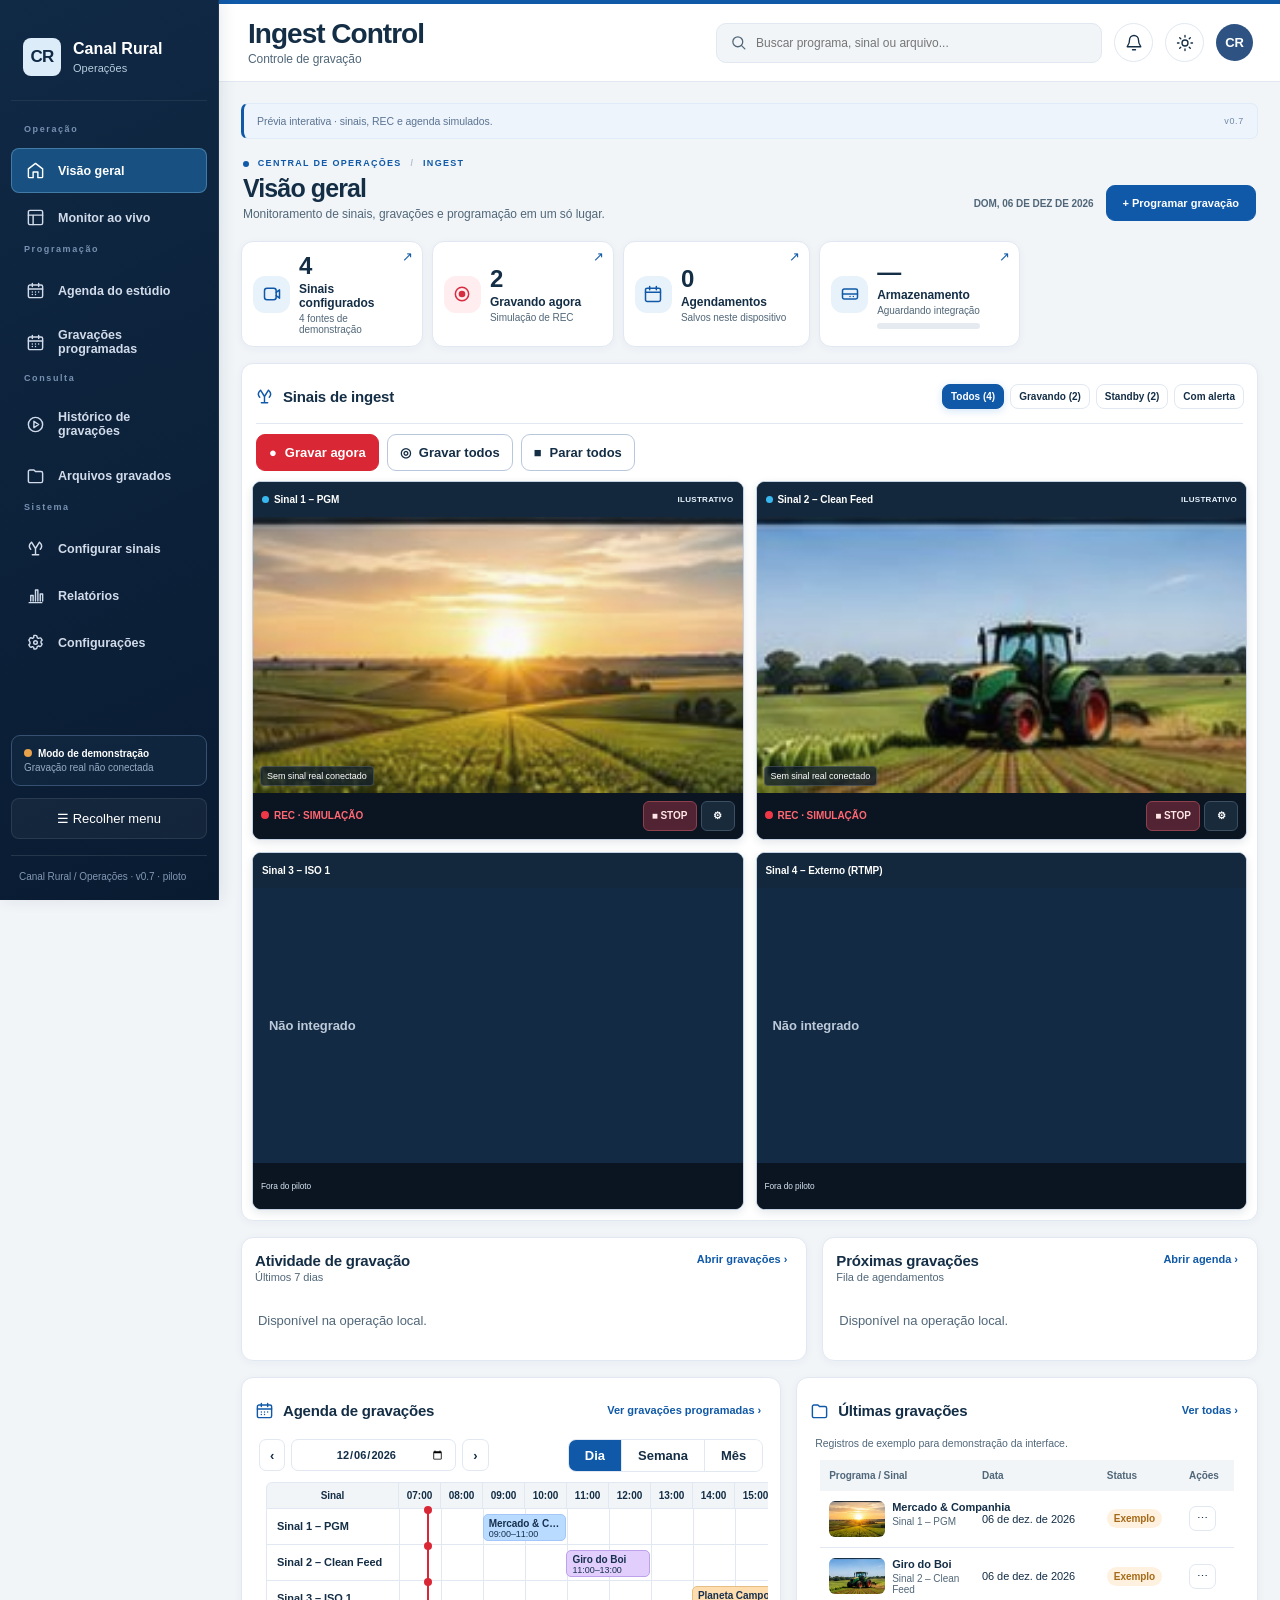
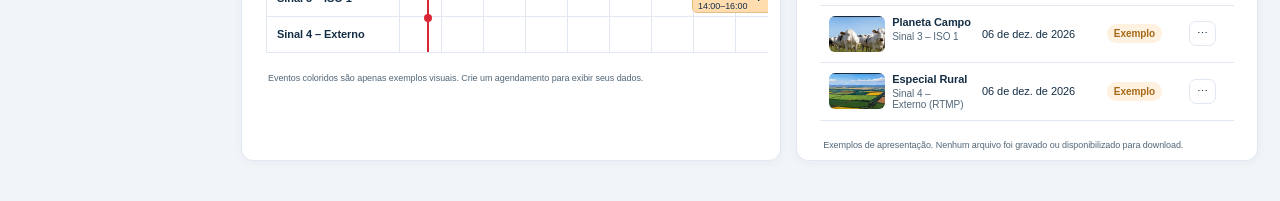
==== commit 3c1c08d8: "Redesenha a Visão geral com gráficos e acessos operacionais" ====
--- a/index.html
+++ b/index.html
@@ -35,11 +35,11 @@
 <div class="demo-notice"><span class="mode-description">Prévia interativa · sinais, REC e agenda simulados.</span><span class="version-note">v0.7</span></div>
 <section class="page" id="page-dashboard"><div class="dashboard-intro"><div><div class="eyebrow"><span class="blue-dot"></span> CENTRAL DE OPERAÇÕES <span class="intro-sep">/</span> INGEST</div><h1>Visão geral</h1><p>Monitoramento de sinais, gravações e programação em um só lugar.</p></div><div class="intro-right"><span class="intro-date" id="dash-today">23 NOV 2026</span><button class="btn primary intro-cta" onclick="view('agenda')">+ Programar gravação</button></div></div>
 <div class="stats">
-<article class="card stat"><div class="stat-ico"><svg aria-hidden="true" class="i-svg" fill="none" height="20" stroke="currentColor" stroke-linecap="round" stroke-linejoin="round" stroke-width="1.8" viewbox="0 0 24 24" width="20"><rect height="14" rx="3" width="14" x="3" y="5"></rect><path d="m17 10 4-3v10l-4-3"></path></svg></div><div><div class="stat-number">4</div><div class="stat-label">Sinais configurados</div><div class="stat-sub">4 fontes de demonstração</div></div></article>
-<article class="card stat"><div class="stat-ico rec"><svg aria-hidden="true" class="i-svg" fill="none" height="20" stroke="currentColor" stroke-linecap="round" stroke-linejoin="round" stroke-width="1.8" viewbox="0 0 24 24" width="20"><circle cx="12" cy="12" r="8"></circle><circle cx="12" cy="12" fill="currentColor" r="4" stroke="none"></circle></svg></div><div><div class="stat-number" id="stat-rec">2</div><div class="stat-label">Gravando agora</div><div class="stat-sub">Simulação de REC</div></div></article>
-<article class="card stat"><div class="stat-ico"><svg aria-hidden="true" class="i-svg" fill="none" height="20" stroke="currentColor" stroke-linecap="round" stroke-linejoin="round" stroke-width="1.8" viewbox="0 0 24 24" width="20"><rect height="16" rx="2" width="18" x="3" y="5"></rect><path d="M16 3v4M8 3v4M3 10h18m6 5 2 2 4-4"></path></svg></div><div><div class="stat-number" id="stat-agenda">0</div><div class="stat-label">Agendamentos</div><div class="stat-sub">Salvos neste dispositivo</div></div></article>
-<article class="card stat"><div class="stat-ico"><svg aria-hidden="true" class="i-svg" fill="none" height="20" stroke="currentColor" stroke-linecap="round" stroke-linejoin="round" stroke-width="1.8" viewbox="0 0 24 24" width="20"><rect height="12" rx="2" width="18" x="3" y="6"></rect><path d="M3 12h18m-5 3h.01m-4 0h.01"></path></svg></div><div><div class="stat-number">—</div><div class="stat-label">Armazenamento</div><div class="stat-sub">Aguardando integração</div><div class="storage-line"><span></span></div></div></article>
-<article class="card stat status-card"><div class="system-head"><span class="system-ico"><svg aria-hidden="true" class="i-svg" fill="none" height="20" stroke="currentColor" stroke-linecap="round" stroke-linejoin="round" stroke-width="1.8" viewbox="0 0 24 24" width="20"><path d="M2 12h5l3-8 4 16 3-8h5"></path></svg></span><b>Serviços do sistema</b></div><div class="system-list"><div><span class="service-dot unavailable"></span> Recepção <strong>Desconectada</strong></div><div><span class="service-dot idle"></span> Gravação <strong>Demo</strong></div></div></article>
+<article class="card stat"><div class="stat-ico"><svg aria-hidden="true" class="i-svg" fill="none" height="20" stroke="currentColor" stroke-linecap="round" stroke-linejoin="round" stroke-width="1.8" viewbox="0 0 24 24" width="20"><rect height="14" rx="3" width="14" x="3" y="5"></rect><path d="m17 10 4-3v10l-4-3"></path></svg></div><div><div class="stat-number">4</div><div class="stat-label">Sinais configurados</div><div class="stat-sub">4 fontes de demonstração</div></div><button class="stat-link" type="button" onclick="view('signals')" aria-label="Abrir Sinais"><span aria-hidden="true">↗</span></button></article>
+<article class="card stat"><div class="stat-ico rec"><svg aria-hidden="true" class="i-svg" fill="none" height="20" stroke="currentColor" stroke-linecap="round" stroke-linejoin="round" stroke-width="1.8" viewbox="0 0 24 24" width="20"><circle cx="12" cy="12" r="8"></circle><circle cx="12" cy="12" fill="currentColor" r="4" stroke="none"></circle></svg></div><div><div class="stat-number" id="stat-rec">2</div><div class="stat-label">Gravando agora</div><div class="stat-sub">Simulação de REC</div></div><button class="stat-link" type="button" onclick="view('recordings')" aria-label="Abrir Gravações"><span aria-hidden="true">↗</span></button></article>
+<article class="card stat"><div class="stat-ico"><svg aria-hidden="true" class="i-svg" fill="none" height="20" stroke="currentColor" stroke-linecap="round" stroke-linejoin="round" stroke-width="1.8" viewbox="0 0 24 24" width="20"><rect height="16" rx="2" width="18" x="3" y="5"></rect><path d="M16 3v4M8 3v4M3 10h18m6 5 2 2 4-4"></path></svg></div><div><div class="stat-number" id="stat-agenda">0</div><div class="stat-label">Agendamentos</div><div class="stat-sub">Salvos neste dispositivo</div></div><button class="stat-link" type="button" onclick="view('list')" aria-label="Abrir Agendamentos"><span aria-hidden="true">↗</span></button></article>
+<article class="card stat"><div class="stat-ico"><svg aria-hidden="true" class="i-svg" fill="none" height="20" stroke="currentColor" stroke-linecap="round" stroke-linejoin="round" stroke-width="1.8" viewbox="0 0 24 24" width="20"><rect height="12" rx="2" width="18" x="3" y="6"></rect><path d="M3 12h18m-5 3h.01m-4 0h.01"></path></svg></div><div><div class="stat-number">—</div><div class="stat-label">Armazenamento</div><div class="stat-sub">Aguardando integração</div><div class="storage-line"><span></span></div></div><button class="stat-link" type="button" onclick="view('files')" aria-label="Abrir Arquivos"><span aria-hidden="true">↗</span></button></article>
+<article class="card stat status-card"><div class="system-head"><span class="system-ico"><svg aria-hidden="true" class="i-svg" fill="none" height="20" stroke="currentColor" stroke-linecap="round" stroke-linejoin="round" stroke-width="1.8" viewbox="0 0 24 24" width="20"><path d="M2 12h5l3-8 4 16 3-8h5"></path></svg></span><b>Serviços do sistema</b></div><div class="system-list"><div><span class="service-dot unavailable"></span> Recepção <strong>Desconectada</strong></div><div><span class="service-dot idle"></span> Gravação <strong>Demo</strong></div></div><button class="stat-link" type="button" onclick="view('settings')" aria-label="Abrir Configurações"><span aria-hidden="true">↗</span></button></article>
 </div>
 <article class="card ingest-monitor"><div class="box-head"><h2><svg aria-hidden="true" class="section-icon" fill="none" height="20" stroke="currentColor" stroke-linecap="round" stroke-linejoin="round" stroke-width="1.8" viewbox="0 0 24 24" width="20"><path d="M12 20v-8m-4 8h8m-4-8 5-8M12 12 7 4m-1 9a6 6 0 0 1 0-8m12 0a6 6 0 0 1 0 8"></path></svg>Sinais de ingest</h2><div class="pill-row"><button class="filter on" data-filter="all" onclick="setFilter('all')">Todos (4)</button><button class="filter" data-filter="rec" onclick="setFilter('rec')">Gravando</button><button class="filter" data-filter="idle" onclick="setFilter('idle')">Standby</button><button class="filter" data-filter="alert" onclick="setFilter('alert')">Com alerta</button></div></div><div class="ingest-toolbar" role="group" aria-label="Comandos de gravação">
 <button class="btn danger" onclick="chooseRecord()"><span aria-hidden="true">●</span> Gravar agora</button>
@@ -47,6 +47,16 @@
 <button class="btn" onclick="stopAll()"><span aria-hidden="true">■</span> Parar todos</button>
 </div>
 <div class="channel-grid" id="dashboard-channels"></div></article>
+<div class="dashboard-insights">
+  <article class="card insight-card">
+    <div class="box-head"><div><h2>Atividade de gravação</h2><small>Últimos 7 dias</small></div><button class="text-link" onclick="view('recordings')">Abrir gravações ›</button></div>
+    <div id="dashboard-activity" class="insight-body"><p class="insight-empty">Disponível na operação local.</p></div>
+  </article>
+  <article class="card insight-card">
+    <div class="box-head"><div><h2>Próximas gravações</h2><small>Fila de agendamentos</small></div><button class="text-link" onclick="view('list')">Abrir agenda ›</button></div>
+    <div id="dashboard-queue" class="insight-body"><p class="insight-empty">Disponível na operação local.</p></div>
+  </article>
+</div>
 <div class="bottom-panels">
 <article class="card"><div class="box-head"><h2><svg aria-hidden="true" class="section-icon" fill="none" height="20" stroke="currentColor" stroke-linecap="round" stroke-linejoin="round" stroke-width="1.8" viewbox="0 0 24 24" width="20"><rect height="16" rx="2" width="18" x="3" y="5"></rect><path d="M16 3v4M8 3v4M3 10h18M8 14h.01M12 14h.01M16 14h.01M8 17h.01M12 17h.01"></path></svg>Agenda de gravações</h2><button class="text-link" onclick="view('list')">Ver gravações programadas ›</button></div><div class="agenda-tools"><div class="date-tools"><button class="date-btn" onclick="shiftDay(-1)" title="Dia anterior">‹</button><input aria-label="Data da agenda" class="date-btn date-label" id="timeline-date" onchange="selectDay(this.value)" type="date"/><button class="date-btn" onclick="shiftDay(1)" title="Próximo dia">›</button></div><div class="segmented"><button class="active" id="tab-day" onclick="setPeriod('day')">Dia</button><button id="tab-week" onclick="setPeriod('week')">Semana</button><button id="tab-month" onclick="setPeriod('month')">Mês</button></div></div><div id="timeline-container"></div></article>
 <article class="card"><div class="box-head"><h2><svg aria-hidden="true" class="section-icon" fill="none" height="20" stroke="currentColor" stroke-linecap="round" stroke-linejoin="round" stroke-width="1.8" viewbox="0 0 24 24" width="20"><path d="M3 7a2 2 0 0 1 2-2h5l2 2h7a2 2 0 0 1 2 2v10a2 2 0 0 1-2 2H5a2 2 0 0 1-2-2z"></path></svg>Últimas gravações</h2><button class="text-link" onclick="view('recordings')">Ver todas ›</button></div><div class="recents-subtitle">Registros de exemplo para demonstração da interface.</div><div id="recent-recordings"></div></article>
--- a/assets/styles.css
+++ b/assets/styles.css
@@ -144,18 +144,127 @@
   #dashboard-channels { grid-template-columns: minmax(0, 1fr) !important; }
 }
 
-#signals-channels .channel-preview {
+:is(#signals-channels,#dashboard-channels) .channel-preview {
   display: block;
   width: 100%;
   aspect-ratio: 16 / 9;
   border: 0;
   background: #0d1724;
 }
-#signals-channels .has-preview .channel-meter {
+:is(#signals-channels,#dashboard-channels) .has-preview .channel-meter {
   display: flex;
   align-items: center;
   justify-content: space-between;
   min-height: 0;
   padding: 8px 10px;
 }
-#signals-channels .has-preview .capture-clock { font-size: 14px; }
+:is(#signals-channels,#dashboard-channels) .has-preview .capture-clock { font-size: 14px; }
+
+#bind-form,#new-source,#invite-form {display:grid;gap:.75rem;margin:1rem 0}
+#bind-form label,#new-source label,#invite-form label {display:grid;gap:.3rem}
+#calendar-status,#bind-error {min-height:1.25em}
+#google-reservation {max-width:100%;margin:.65rem 0}
+#page-agenda details summary,#modal details summary {cursor:pointer;padding:.7rem 0;font-weight:600}
+
+/* Visão geral */
+#page-dashboard .stat { position: relative; }
+#page-dashboard .stat-link {
+  position: absolute;
+  inset: 0;
+  width: 100%;
+  background: transparent;
+  border: 1px solid transparent;
+  border-radius: inherit;
+  color: var(--blue);
+  cursor: pointer;
+}
+#page-dashboard .stat-link span { position: absolute; top: 6px; right: 8px; }
+#page-dashboard .stat-link:hover { border-color: var(--blue); }
+.dashboard-insights {
+  display: grid;
+  grid-template-columns: minmax(0, 1.3fr) minmax(0, 1fr);
+  gap: 15px;
+  margin-bottom: 16px;
+}
+.insight-card { min-width: 0; }
+.insight-card .box-head { align-items: flex-start; }
+.insight-card .box-head small,
+.activity-day small, .dashboard-job small { color: var(--muted); }
+.insight-body { padding: 0 16px 16px; }
+.insight-empty { margin: 16px 0; color: var(--muted); }
+.activity-chart { display: grid; grid-template-columns: repeat(7, minmax(0, 1fr)); gap: 5px; }
+.activity-day {
+  min-width: 0;
+  background: transparent;
+  border: 0;
+  border-radius: 8px;
+  color: inherit;
+  cursor: pointer;
+  display: grid;
+  justify-items: center;
+  gap: 3px;
+  padding: 5px 0;
+}
+.activity-day:hover, .dashboard-job:hover { background: #4688cc15; }
+.activity-track {
+  height: 70px;
+  width: min(26px, 70%);
+  display: flex;
+  flex-direction: column-reverse;
+  border-radius: 4px;
+  overflow: hidden;
+  background: #4688cc18;
+}
+.activity-segment.complete, .activity-legend span:first-child::before { background: #2478ce; }
+.activity-segment.failed, .activity-legend span:last-child::before { background: #d64e5e; }
+.activity-legend { display: flex; flex-wrap: wrap; gap: 12px; margin-top: 10px; font-size: 11px; }
+.activity-legend span::before {
+  content: '';
+  display: inline-block;
+  width: 8px;
+  height: 8px;
+  border-radius: 2px;
+  margin-right: 5px;
+}
+.dashboard-job {
+  display: flex;
+  align-items: center;
+  justify-content: space-between;
+  gap: 8px;
+  width: 100%;
+  background: transparent;
+  color: inherit;
+  border: 0;
+  border-bottom: 1px solid var(--border);
+  padding: 10px 4px;
+  text-align: left;
+  cursor: pointer;
+}
+.dashboard-job strong, .dashboard-job small { display: block; overflow-wrap: anywhere; }
+.dashboard-job time { font-size: 12px; text-align: right; }
+@media (max-width: 900px) {
+  .dashboard-insights { grid-template-columns: 1fr; }
+}
+.queue-summary {
+  width: 100%;
+  display: grid;
+  grid-template-columns: 1fr auto;
+  gap: 6px;
+  border: 0;
+  padding: 8px 4px;
+  background: transparent;
+  color: inherit;
+  cursor: pointer;
+  text-align: left;
+  font-size: 12px;
+}
+.queue-summary:hover { background: #4688cc15; }
+.queue-track {
+  grid-column: 1 / -1;
+  display: flex;
+  height: 7px;
+  overflow: hidden;
+  border-radius: 6px;
+  background: #83acd2;
+}
+.queue-track > span { background: #2478ce; }
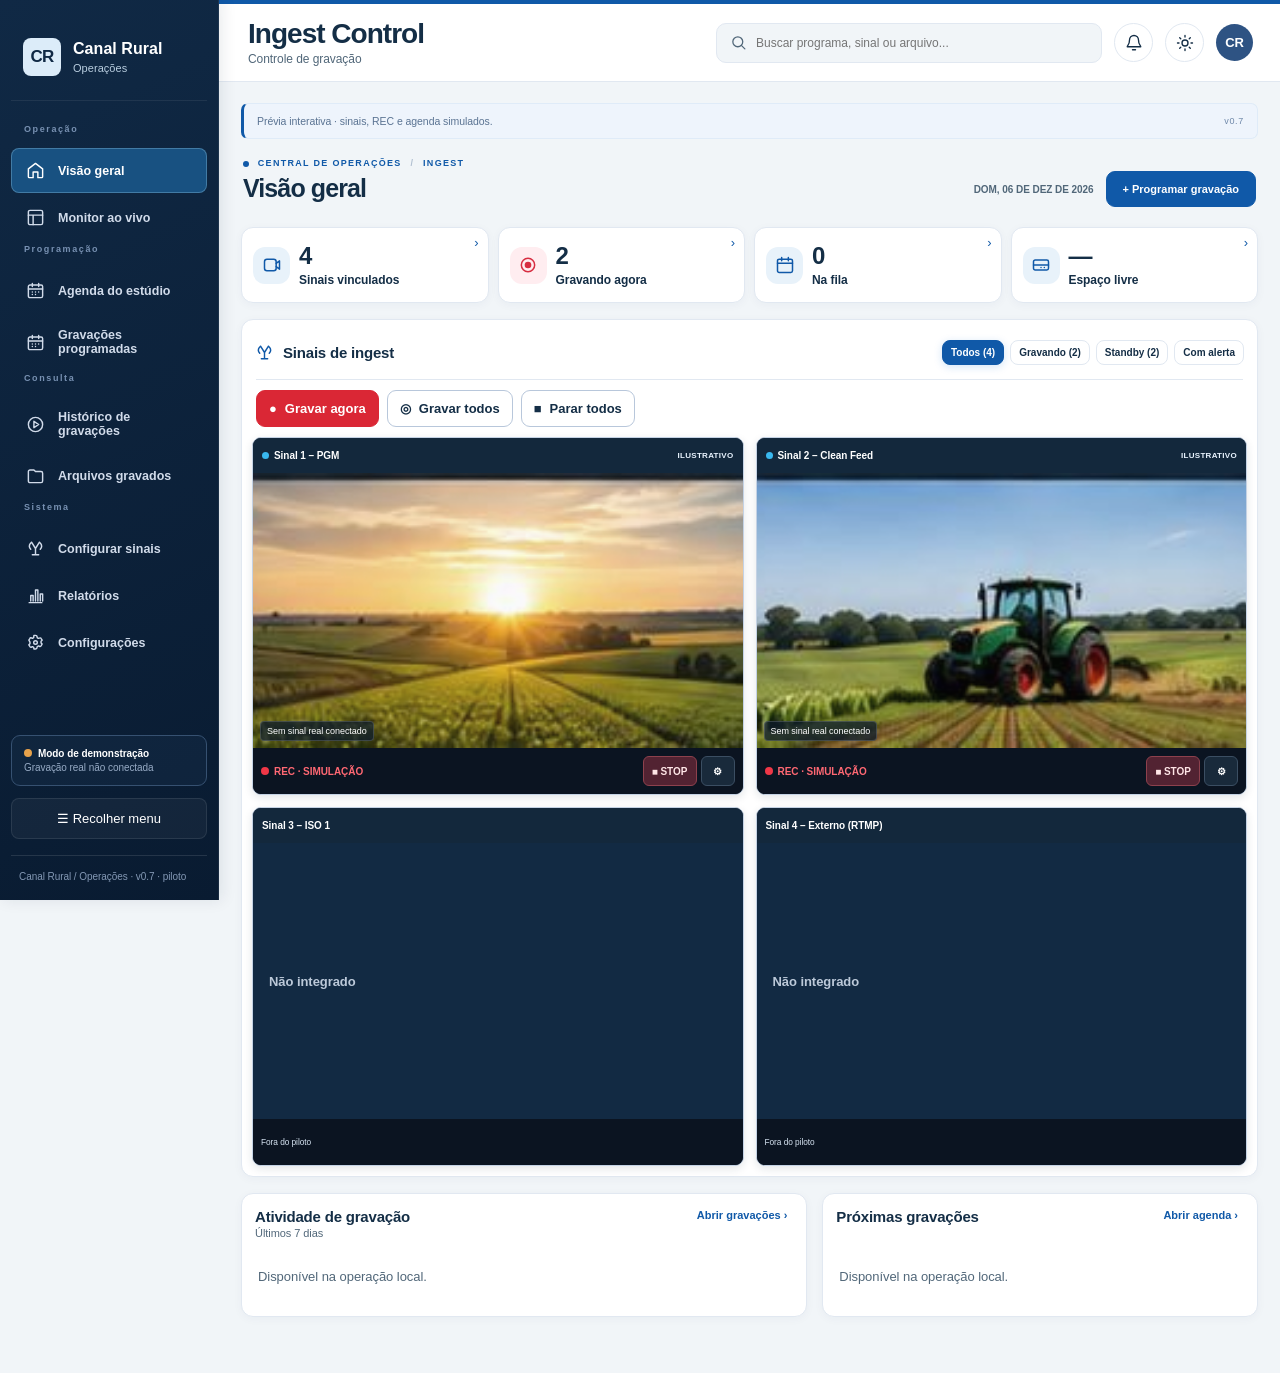
==== commit 8e897498: "Simplifica a Visão geral e leva calendário para a agenda" ====
--- a/index.html
+++ b/index.html
@@ -33,13 +33,12 @@
 <header class="topbar"><div class="heading-brand"><strong>Ingest Control</strong><small>Controle de gravação</small></div><div class="top-actions"><div class="search-wrap"><span aria-hidden="true"><svg aria-hidden="true" class="i-svg" fill="none" height="20" stroke="currentColor" stroke-linecap="round" stroke-linejoin="round" stroke-width="1.8" viewbox="0 0 24 24" width="20"><circle cx="11" cy="11" r="7"></circle><path d="m16 16 5 5"></path></svg></span><input aria-label="Busca" id="global-search" placeholder="Buscar programa, sinal ou arquivo..."/></div><button class="icon-btn" onclick="showNotice()" title="Avisos da operação"><svg aria-hidden="true" class="i-svg" fill="none" height="20" stroke="currentColor" stroke-linecap="round" stroke-linejoin="round" stroke-width="1.8" viewbox="0 0 24 24" width="20"><path d="M18 8a6 6 0 0 0-12 0c0 7-3 7-3 9h18c0-2-3-2-3-9M10 21h4"></path></svg></button><button aria-label="Alternar tema entre Canal Rural, Claro e Escuro" class="icon-btn" onclick="cycleTheme()" title="Alternar tema"><svg aria-hidden="true" class="i-svg" fill="none" height="20" stroke="currentColor" stroke-linecap="round" stroke-linejoin="round" stroke-width="1.8" viewbox="0 0 24 24" width="20"><circle cx="12" cy="12" r="4"></circle><path d="M12 2v2m0 16v2M4.93 4.93l1.41 1.41m11.32 11.32 1.41 1.41M2 12h2m16 0h2M4.93 19.07l1.41-1.41M17.66 6.34l1.41-1.41"></path></svg></button><div class="avatar" title="Perfil de demonstração">CR</div></div></header>
 <div class="content">
 <div class="demo-notice"><span class="mode-description">Prévia interativa · sinais, REC e agenda simulados.</span><span class="version-note">v0.7</span></div>
-<section class="page" id="page-dashboard"><div class="dashboard-intro"><div><div class="eyebrow"><span class="blue-dot"></span> CENTRAL DE OPERAÇÕES <span class="intro-sep">/</span> INGEST</div><h1>Visão geral</h1><p>Monitoramento de sinais, gravações e programação em um só lugar.</p></div><div class="intro-right"><span class="intro-date" id="dash-today">23 NOV 2026</span><button class="btn primary intro-cta" onclick="view('agenda')">+ Programar gravação</button></div></div>
+<section class="page" id="page-dashboard"><div class="dashboard-intro"><div><div class="eyebrow"><span class="blue-dot"></span> CENTRAL DE OPERAÇÕES <span class="intro-sep">/</span> INGEST</div><h1>Visão geral</h1></div><div class="intro-right"><span class="intro-date" id="dash-today">23 NOV 2026</span><button class="btn primary intro-cta" onclick="view('agenda')">+ Programar gravação</button></div></div>
 <div class="stats">
-<article class="card stat"><div class="stat-ico"><svg aria-hidden="true" class="i-svg" fill="none" height="20" stroke="currentColor" stroke-linecap="round" stroke-linejoin="round" stroke-width="1.8" viewbox="0 0 24 24" width="20"><rect height="14" rx="3" width="14" x="3" y="5"></rect><path d="m17 10 4-3v10l-4-3"></path></svg></div><div><div class="stat-number">4</div><div class="stat-label">Sinais configurados</div><div class="stat-sub">4 fontes de demonstração</div></div><button class="stat-link" type="button" onclick="view('signals')" aria-label="Abrir Sinais"><span aria-hidden="true">↗</span></button></article>
-<article class="card stat"><div class="stat-ico rec"><svg aria-hidden="true" class="i-svg" fill="none" height="20" stroke="currentColor" stroke-linecap="round" stroke-linejoin="round" stroke-width="1.8" viewbox="0 0 24 24" width="20"><circle cx="12" cy="12" r="8"></circle><circle cx="12" cy="12" fill="currentColor" r="4" stroke="none"></circle></svg></div><div><div class="stat-number" id="stat-rec">2</div><div class="stat-label">Gravando agora</div><div class="stat-sub">Simulação de REC</div></div><button class="stat-link" type="button" onclick="view('recordings')" aria-label="Abrir Gravações"><span aria-hidden="true">↗</span></button></article>
-<article class="card stat"><div class="stat-ico"><svg aria-hidden="true" class="i-svg" fill="none" height="20" stroke="currentColor" stroke-linecap="round" stroke-linejoin="round" stroke-width="1.8" viewbox="0 0 24 24" width="20"><rect height="16" rx="2" width="18" x="3" y="5"></rect><path d="M16 3v4M8 3v4M3 10h18m6 5 2 2 4-4"></path></svg></div><div><div class="stat-number" id="stat-agenda">0</div><div class="stat-label">Agendamentos</div><div class="stat-sub">Salvos neste dispositivo</div></div><button class="stat-link" type="button" onclick="view('list')" aria-label="Abrir Agendamentos"><span aria-hidden="true">↗</span></button></article>
-<article class="card stat"><div class="stat-ico"><svg aria-hidden="true" class="i-svg" fill="none" height="20" stroke="currentColor" stroke-linecap="round" stroke-linejoin="round" stroke-width="1.8" viewbox="0 0 24 24" width="20"><rect height="12" rx="2" width="18" x="3" y="6"></rect><path d="M3 12h18m-5 3h.01m-4 0h.01"></path></svg></div><div><div class="stat-number">—</div><div class="stat-label">Armazenamento</div><div class="stat-sub">Aguardando integração</div><div class="storage-line"><span></span></div></div><button class="stat-link" type="button" onclick="view('files')" aria-label="Abrir Arquivos"><span aria-hidden="true">↗</span></button></article>
-<article class="card stat status-card"><div class="system-head"><span class="system-ico"><svg aria-hidden="true" class="i-svg" fill="none" height="20" stroke="currentColor" stroke-linecap="round" stroke-linejoin="round" stroke-width="1.8" viewbox="0 0 24 24" width="20"><path d="M2 12h5l3-8 4 16 3-8h5"></path></svg></span><b>Serviços do sistema</b></div><div class="system-list"><div><span class="service-dot unavailable"></span> Recepção <strong>Desconectada</strong></div><div><span class="service-dot idle"></span> Gravação <strong>Demo</strong></div></div><button class="stat-link" type="button" onclick="view('settings')" aria-label="Abrir Configurações"><span aria-hidden="true">↗</span></button></article>
+<article class="card stat"><div class="stat-ico"><svg aria-hidden="true" class="i-svg" fill="none" height="20" stroke="currentColor" stroke-linecap="round" stroke-linejoin="round" stroke-width="1.8" viewbox="0 0 24 24" width="20"><rect height="14" rx="3" width="14" x="3" y="5"></rect><path d="m17 10 4-3v10l-4-3"></path></svg></div><div><div class="stat-number">4</div><div class="stat-label">Sinais vinculados</div></div><button class="stat-link" type="button" onclick="view('signals')" aria-label="Abrir Sinais"><span aria-hidden="true">›</span></button></article>
+<article class="card stat"><div class="stat-ico rec"><svg aria-hidden="true" class="i-svg" fill="none" height="20" stroke="currentColor" stroke-linecap="round" stroke-linejoin="round" stroke-width="1.8" viewbox="0 0 24 24" width="20"><circle cx="12" cy="12" r="8"></circle><circle cx="12" cy="12" fill="currentColor" r="4" stroke="none"></circle></svg></div><div><div class="stat-number" id="stat-rec">2</div><div class="stat-label">Gravando agora</div></div><button class="stat-link" type="button" onclick="view('recordings')" aria-label="Abrir Gravações"><span aria-hidden="true">›</span></button></article>
+<article class="card stat"><div class="stat-ico"><svg aria-hidden="true" class="i-svg" fill="none" height="20" stroke="currentColor" stroke-linecap="round" stroke-linejoin="round" stroke-width="1.8" viewbox="0 0 24 24" width="20"><rect height="16" rx="2" width="18" x="3" y="5"></rect><path d="M16 3v4M8 3v4M3 10h18m6 5 2 2 4-4"></path></svg></div><div><div class="stat-number" id="stat-agenda">0</div><div class="stat-label">Na fila</div></div><button class="stat-link" type="button" onclick="view('list')" aria-label="Abrir Agendamentos"><span aria-hidden="true">›</span></button></article>
+<article class="card stat"><div class="stat-ico"><svg aria-hidden="true" class="i-svg" fill="none" height="20" stroke="currentColor" stroke-linecap="round" stroke-linejoin="round" stroke-width="1.8" viewbox="0 0 24 24" width="20"><rect height="12" rx="2" width="18" x="3" y="6"></rect><path d="M3 12h18m-5 3h.01m-4 0h.01"></path></svg></div><div><div class="stat-number">—</div><div class="stat-label">Espaço livre</div></div><button class="stat-link" type="button" onclick="view('files')" aria-label="Abrir Arquivos"><span aria-hidden="true">›</span></button></article>
 </div>
 <article class="card ingest-monitor"><div class="box-head"><h2><svg aria-hidden="true" class="section-icon" fill="none" height="20" stroke="currentColor" stroke-linecap="round" stroke-linejoin="round" stroke-width="1.8" viewbox="0 0 24 24" width="20"><path d="M12 20v-8m-4 8h8m-4-8 5-8M12 12 7 4m-1 9a6 6 0 0 1 0-8m12 0a6 6 0 0 1 0 8"></path></svg>Sinais de ingest</h2><div class="pill-row"><button class="filter on" data-filter="all" onclick="setFilter('all')">Todos (4)</button><button class="filter" data-filter="rec" onclick="setFilter('rec')">Gravando</button><button class="filter" data-filter="idle" onclick="setFilter('idle')">Standby</button><button class="filter" data-filter="alert" onclick="setFilter('alert')">Com alerta</button></div></div><div class="ingest-toolbar" role="group" aria-label="Comandos de gravação">
 <button class="btn danger" onclick="chooseRecord()"><span aria-hidden="true">●</span> Gravar agora</button>
@@ -53,13 +52,9 @@
     <div id="dashboard-activity" class="insight-body"><p class="insight-empty">Disponível na operação local.</p></div>
   </article>
   <article class="card insight-card">
-    <div class="box-head"><div><h2>Próximas gravações</h2><small>Fila de agendamentos</small></div><button class="text-link" onclick="view('list')">Abrir agenda ›</button></div>
+    <div class="box-head"><div><h2>Próximas gravações</h2></div><button class="text-link" onclick="view('list')">Abrir agenda ›</button></div>
     <div id="dashboard-queue" class="insight-body"><p class="insight-empty">Disponível na operação local.</p></div>
   </article>
-</div>
-<div class="bottom-panels">
-<article class="card"><div class="box-head"><h2><svg aria-hidden="true" class="section-icon" fill="none" height="20" stroke="currentColor" stroke-linecap="round" stroke-linejoin="round" stroke-width="1.8" viewbox="0 0 24 24" width="20"><rect height="16" rx="2" width="18" x="3" y="5"></rect><path d="M16 3v4M8 3v4M3 10h18M8 14h.01M12 14h.01M16 14h.01M8 17h.01M12 17h.01"></path></svg>Agenda de gravações</h2><button class="text-link" onclick="view('list')">Ver gravações programadas ›</button></div><div class="agenda-tools"><div class="date-tools"><button class="date-btn" onclick="shiftDay(-1)" title="Dia anterior">‹</button><input aria-label="Data da agenda" class="date-btn date-label" id="timeline-date" onchange="selectDay(this.value)" type="date"/><button class="date-btn" onclick="shiftDay(1)" title="Próximo dia">›</button></div><div class="segmented"><button class="active" id="tab-day" onclick="setPeriod('day')">Dia</button><button id="tab-week" onclick="setPeriod('week')">Semana</button><button id="tab-month" onclick="setPeriod('month')">Mês</button></div></div><div id="timeline-container"></div></article>
-<article class="card"><div class="box-head"><h2><svg aria-hidden="true" class="section-icon" fill="none" height="20" stroke="currentColor" stroke-linecap="round" stroke-linejoin="round" stroke-width="1.8" viewbox="0 0 24 24" width="20"><path d="M3 7a2 2 0 0 1 2-2h5l2 2h7a2 2 0 0 1 2 2v10a2 2 0 0 1-2 2H5a2 2 0 0 1-2-2z"></path></svg>Últimas gravações</h2><button class="text-link" onclick="view('recordings')">Ver todas ›</button></div><div class="recents-subtitle">Registros de exemplo para demonstração da interface.</div><div id="recent-recordings"></div></article>
 </div>
 </section>
 <section class="page hidden" id="page-operation"><div class="page-head"><div><h1>Monitor ao vivo</h1><p>Controle ilustrativo de múltiplos canais e monitoramento operacional.</p></div><button class="btn primary" onclick="view('agenda')">＋ Programar gravação</button></div><article class="card"><div class="box-head"><h2>Monitores de sinal</h2><span class="badge demo">Sem vídeo real</span></div><div class="channel-grid" id="operation-channels"></div></article><div style="height:14px"></div><article class="card"><div class="box-head"><h2>Comandos globais</h2></div><div class="quick-actions" style="flex-direction:row;padding-bottom:15px;flex-wrap:wrap"><button class="btn danger" onclick="chooseRecord()">● Gravar Agora</button><button class="btn" onclick="recordAll()">◎ REC ALL</button><button class="btn" onclick="stopAll()">■ Parar Todos</button></div></article></section>
@@ -75,7 +70,9 @@
 <div class="field quarter"><label for="date">Data da gravação *</label><input id="date" required="" type="date"/></div>
 <div class="field quarter"><label for="start">Início *</label><input id="start" required="" type="time"/></div>
 <div class="field quarter"><label for="end">Término *</label><input id="end" required="" type="time"/></div></div></div><details class="schedule-options"><summary>Margens e opções avançadas</summary><div class="sectioncard form-section"><div class="secthead"><div><h2>Opções de programação</h2><p>Defina qual conteúdo será gravado e quando.</p></div></div><div class="inner formgrid"><div class="field quarter"><label for="category">Categoria</label><select id="category"><option>Programa ao vivo</option><option>Programa gravado</option><option>Externa</option><option>Podcast</option><option>Chamada</option><option>Merchan</option><option>Teste técnico</option><option>Outros</option></select></div><div class="field quarter"><label for="priority">Prioridade</label><select id="priority"><option>Normal</option><option>Alta</option><option>Crítica</option></select></div><div class="field quarter"><label for="repeat">Repetição</label><select id="repeat"><option>Não repetir</option><option>Diariamente</option><option>Dias úteis (seg–sex)</option><option>Semanalmente</option><option>Personalizada</option></select></div><div class="field half"><label>Margem de segurança</label><div class="row"><div style="flex:1"><select id="pre"><option value="0">Sem pré-gravação</option><option value="5">Iniciar 5 min antes</option><option selected="" value="10">Iniciar 10 min antes</option><option value="15">Iniciar 15 min antes</option><option value="30">Iniciar 30 min antes</option></select></div><div style="flex:1"><select id="post"><option value="0">Sem pós-gravação</option><option value="5">Encerrar 5 min depois</option><option selected="" value="10">Encerrar 10 min depois</option><option value="15">Encerrar 15 min depois</option><option value="30">Encerrar 30 min depois</option></select></div></div></div><div class="field half"><label for="requester">Solicitante / produção</label><input id="requester" placeholder="Nome ou equipe responsável"/></div><div class="field full"><label for="notes">Observações de programação</label><textarea id="notes" placeholder="Ex.: gravar a íntegra, com entradas externas e encerramento completo"></textarea></div></div></div><div class="sectioncard form-section"><div class="secthead"><div><h2>Fontes e sinais</h2><p>Escolha de onde a gravação será capturada.</p></div></div><div class="inner formgrid"><div class="field full"><label>Tipo de sinal</label><div class="chips" id="signal-chips"><button class="chip on" data-val="RTMP" type="button">RTMP</button><button class="chip" data-val="SRT" type="button">SRT</button><button class="chip" data-val="SDI" type="button">SDI</button><button class="chip" data-val="NDI" type="button">NDI</button><button class="chip" data-val="HLS" type="button">HLS</button><button class="chip" data-val="Arquivo" type="button">Arquivo local</button></div><input id="protocol" type="hidden" value="RTMP"/></div><div class="field half"><label for="signal-name">Nome da fonte / identificação</label><input id="signal-name" placeholder="Ex.: PGM Estúdio 1"/></div><div class="field half"><label for="feed">Tipo de feed</label><select id="feed"><option>PGM (com GC)</option><option>Clean Feed (sem GC)</option><option>ISO Câmera 1</option><option>ISO Câmera 2</option><option>ISO Câmera 3</option><option>Retorno / Link externo</option><option>Saída auxiliar (AUX)</option><option>Outro</option></select></div><div class="field full" id="urlwrap"><label for="signal-url">Endereço do sinal / URL</label><input id="signal-url" placeholder="rtmp://servidor/app/chave ou URL do sinal"/><span class="hint">Use apenas endereços de teste nesta demonstração. URLs não são salvas no navegador. No modo local, cadastre a fonte pelo botão de configuração do canal.</span></div><div class="field third"><label for="backup">Fonte de redundância</label><select id="backup"><option>Nenhuma</option><option>Canal 1</option><option>Canal 2</option><option>Canal 3</option><option>Canal 4</option><option>Fonte secundária</option></select></div><div class="field third"><label for="loss">Em caso de perda do sinal</label><select id="loss"><option>Manter gravação e alertar</option><option>Tentar reconectar automaticamente</option><option>Alternar para fonte reserva</option><option>Encerrar gravação e alertar</option></select></div><div class="field full"><div class="switchline"><input id="multisignal" type="checkbox"/><label for="multisignal">Gravar outros sinais simultaneamente (configuração avançada pendente)</label></div></div></div></div><div class="sectioncard form-section"><div class="secthead"><div><h2>Formato e qualidade</h2><p>Configure a saída técnica do arquivo.</p></div></div><div class="inner formgrid"><div class="field quarter"><label for="format">Contêiner</label><select id="format"><option>MP4</option><option>MXF</option><option>MOV</option><option>MKV</option><option>TS</option></select></div><div class="field quarter"><label for="codec">Codec de vídeo</label><select id="codec"><option>H.264</option><option>H.265 / HEVC</option><option>ProRes</option><option>DNxHD / DNxHR</option><option>Copiar sem reencodar</option></select></div><div class="field quarter"><label for="resolution">Resolução</label><select id="resolution"><option>Igual à origem</option><option>1920 × 1080</option><option>1280 × 720</option><option>3840 × 2160</option></select></div><div class="field quarter"><label for="fps">Frame rate</label><select id="fps"><option>Igual à origem</option><option>29.97 fps</option><option>30 fps</option><option>59.94 fps</option><option>60 fps</option><option>25 fps</option></select></div><div class="field quarter"><label for="bitrate">Bitrate de vídeo</label><select id="bitrate"><option>Automático</option><option>5 Mbps</option><option>8 Mbps</option><option>12 Mbps</option><option>20 Mbps</option><option>50 Mbps</option></select></div><div class="field quarter"><label for="audio">Áudio</label><select id="audio"><option>AAC estéreo</option><option>PCM estéreo</option><option>PCM multicanal</option><option>Copiar da origem</option><option>Sem áudio</option></select></div><div class="field quarter"><label for="channels">Canais de áudio</label><select id="channels"><option>Estéreo 2.0</option><option>Mono</option><option>4 canais</option><option>8 canais</option></select></div><div class="field quarter"><label for="profile">Perfil</label><select id="profile"><option>Padrão Ingest</option><option>Alta qualidade / Master</option><option>Proxy / Conferência</option><option>Personalizado</option></select></div></div></div><div class="sectioncard form-section"><div class="secthead"><div><h2>Arquivos e armazenamento</h2><p>Defina o destino e a organização das gravações.</p></div></div><div class="inner formgrid"><div class="field half"><label for="destination">Pasta de destino</label><input id="destination" placeholder="D:\Ingest\Gravacoes" value="D:\Ingest\Gravacoes"/></div><div class="field half"><label for="filename">Padrão de nome</label><select id="filename"><option>PROGRAMA_DATA_INICIO</option><option>DATA_PROGRAMA_FONTE</option><option>CANAL_DATA_HORA</option><option>Nome personalizado</option></select></div><div class="field quarter"><label for="split">Segmentar arquivos</label><select id="split"><option>Não dividir</option><option>A cada 15 min</option><option>A cada 30 min</option><option>A cada 60 min</option><option>A cada 120 min</option></select></div><div class="field quarter"><label for="secondary">Cópia de segurança</label><select id="secondary"><option>Desativada</option><option>Destino secundário</option><option>NAS / Rede</option></select></div><div class="field quarter"><label for="retention">Retenção</label><select id="retention"><option>Manter até exclusão manual</option><option>7 dias</option><option>15 dias</option><option>30 dias</option><option>90 dias</option></select></div><div class="field quarter"><label for="notify">Notificações</label><select id="notify"><option>Falha + conclusão</option><option>Somente falhas</option><option>Início + conclusão</option><option>Desativadas</option></select></div><div class="field full"><label for="emails">E-mails para notificações</label><input id="emails" placeholder="producao@exemplo.com; ingest@exemplo.com" type="text"/><span class="hint">Somente configuração demonstrativa. O envio real de e-mails ainda precisa ser integrado.</span></div></div></div></details><div class="foot"><small>Protótipo: salvar aqui não inicia uma gravação real.</small><div class="row"><button class="btn" type="reset">Limpar</button><button class="btn primary" type="submit">Confirmar gravação programada</button></div></div></form></section>
-<section class="page hidden" id="page-list"><div class="page-head"><div><h1>Gravações programadas</h1><p>Programações salvas localmente neste navegador. Não iniciam captura real.</p></div><button class="btn primary" onclick="view('agenda')">＋ Programar gravação</button></div><article class="card"><div class="box-head"><h2>Gravações programadas</h2><button class="btn small" onclick="exportJSON()">Exportar JSON</button></div><div class="table-wrap"><table class="records"><thead><tr><th>PROGRAMA</th><th>DATA</th><th>HORÁRIO</th><th>FONTE</th><th>FORMATO</th><th>STATUS</th><th>AÇÕES</th></tr></thead><tbody id="records"></tbody></table></div></article></section>
+<section class="page hidden" id="page-list"><div class="page-head"><div><h1>Gravações programadas</h1><p>Programações salvas localmente neste navegador. Não iniciam captura real.</p></div><button class="btn primary" onclick="view('agenda')">＋ Programar gravação</button></div><article class="card"><div class="box-head"><h2>Gravações programadas</h2><button class="btn small" onclick="exportJSON()">Exportar JSON</button></div><div class="table-wrap"><table class="records"><thead><tr><th>PROGRAMA</th><th>DATA</th><th>HORÁRIO</th><th>FONTE</th><th>FORMATO</th><th>STATUS</th><th>AÇÕES</th></tr></thead><tbody id="records"></tbody></table></div></article>
+<div class="schedule-calendar"><article class="card"><div class="box-head"><h2><svg aria-hidden="true" class="section-icon" fill="none" height="20" stroke="currentColor" stroke-linecap="round" stroke-linejoin="round" stroke-width="1.8" viewbox="0 0 24 24" width="20"><rect height="16" rx="2" width="18" x="3" y="5"></rect><path d="M16 3v4M8 3v4M3 10h18M8 14h.01M12 14h.01M16 14h.01M8 17h.01M12 17h.01"></path></svg>Agenda de gravações</h2><button class="text-link" onclick="view('list')">Ver gravações programadas ›</button></div><div class="agenda-tools"><div class="date-tools"><button class="date-btn" onclick="shiftDay(-1)" title="Dia anterior">‹</button><input aria-label="Data da agenda" class="date-btn date-label" id="timeline-date" onchange="selectDay(this.value)" type="date"/><button class="date-btn" onclick="shiftDay(1)" title="Próximo dia">›</button></div><div class="segmented"><button class="active" id="tab-day" onclick="setPeriod('day')">Dia</button><button id="tab-week" onclick="setPeriod('week')">Semana</button><button id="tab-month" onclick="setPeriod('month')">Mês</button></div></div><div id="timeline-container"></div></article></div>
+</section>
 <section class="page hidden" id="page-recordings"><div class="page-head"><div><h1>Histórico de gravações</h1><p>Histórico de exemplos visuais. Nenhum arquivo real foi produzido por esta interface.</p></div><button class="btn primary" onclick="chooseRecord()">● Gravar Agora (demo)</button></div><article class="card"><div class="box-head"><h2>Visualização ilustrativa</h2><span class="badge demo">Demonstração</span></div><div id="all-recordings"></div></article></section>
 <section class="page hidden" id="page-files"><div class="page-head"><div><h1>Arquivos gravados</h1><p>Biblioteca de gravações do Ingest.</p></div></div><article class="card"><div class="empty" style="padding:55px 15px"><div style="font-size:40px">▱</div><h2>Nenhum arquivo real disponível</h2><p>Quando o motor de gravação estiver conectado, as gravações aparecerão aqui com nome, duração, formato e destino.</p></div></article></section>
 <section class="page hidden" id="page-reports"><div class="page-head"><div><h1>Relatórios</h1><p>Informações do protótipo e estado de conexão do motor de gravação.</p></div></div><div class="status-grid"><div class="card status-tile"><span class="note-text">AGENDAMENTOS SALVOS</span><div class="value" id="reports-count">0</div><span class="badge">Somente local</span></div><div class="card status-tile"><span class="note-text">GRAVAÇÕES REAIS</span><div class="value">0</div><span class="badge demo">Backend pendente</span></div><div class="card status-tile"><span class="note-text">FALHAS IDENTIFICADAS</span><div class="value">—</div><span class="badge gray">Monitoramento pendente</span></div></div></section>
--- a/assets/styles.css
+++ b/assets/styles.css
@@ -268,3 +268,14 @@
   background: #83acd2;
 }
 .queue-track > span { background: #2478ce; }
+
+#page-dashboard .stats { grid-template-columns: repeat(4, minmax(0, 1fr)); }
+#page-dashboard .stat { min-height: 76px; }
+#page-dashboard .stat-link span { font-family: Arial, sans-serif; }
+.schedule-calendar { margin-top: 16px; }
+@media (max-width: 720px) {
+  #page-dashboard .stats { grid-template-columns: repeat(2, minmax(0, 1fr)); }
+}
+#dashboard-channels.pilot-monitor { grid-template-columns: repeat(2, minmax(0, 1fr)); }
+#dashboard-channels.pilot-monitor .channel-preview,
+#dashboard-channels.pilot-monitor .channel-meter { max-height: 200px; }
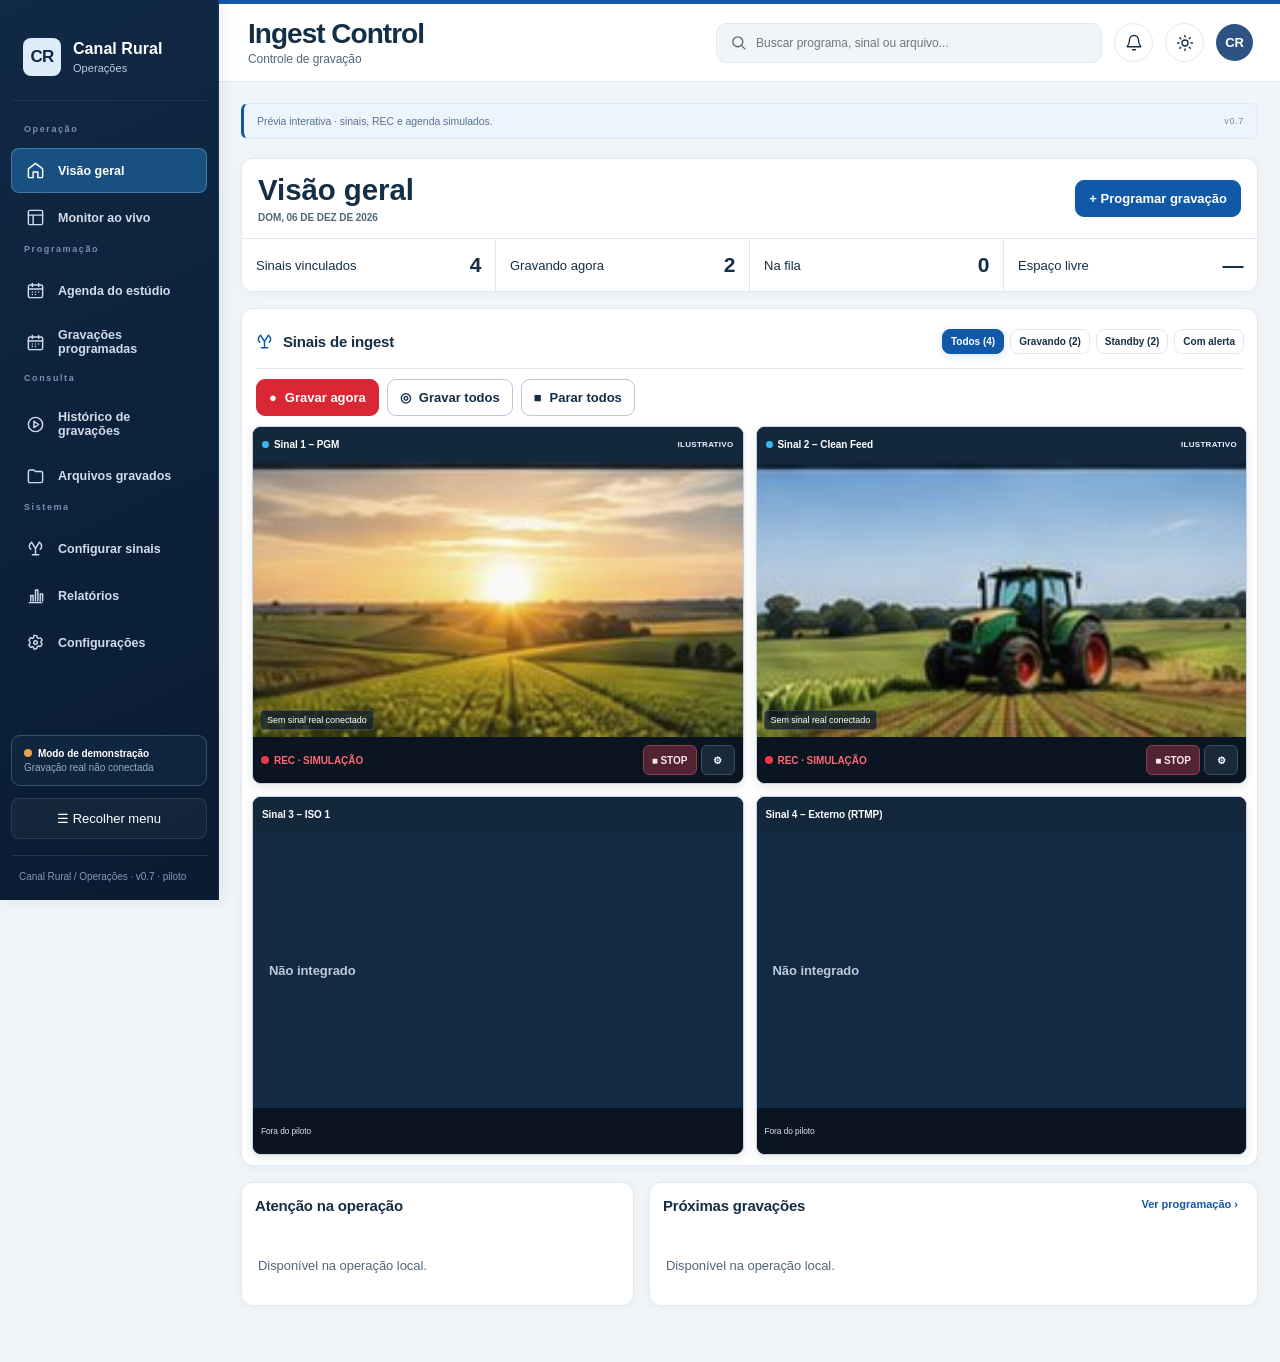
==== commit b0a3b828: "Reformula cabeçalho, pendências e próximas gravações" ====
--- a/index.html
+++ b/index.html
@@ -33,12 +33,18 @@
 <header class="topbar"><div class="heading-brand"><strong>Ingest Control</strong><small>Controle de gravação</small></div><div class="top-actions"><div class="search-wrap"><span aria-hidden="true"><svg aria-hidden="true" class="i-svg" fill="none" height="20" stroke="currentColor" stroke-linecap="round" stroke-linejoin="round" stroke-width="1.8" viewbox="0 0 24 24" width="20"><circle cx="11" cy="11" r="7"></circle><path d="m16 16 5 5"></path></svg></span><input aria-label="Busca" id="global-search" placeholder="Buscar programa, sinal ou arquivo..."/></div><button class="icon-btn" onclick="showNotice()" title="Avisos da operação"><svg aria-hidden="true" class="i-svg" fill="none" height="20" stroke="currentColor" stroke-linecap="round" stroke-linejoin="round" stroke-width="1.8" viewbox="0 0 24 24" width="20"><path d="M18 8a6 6 0 0 0-12 0c0 7-3 7-3 9h18c0-2-3-2-3-9M10 21h4"></path></svg></button><button aria-label="Alternar tema entre Canal Rural, Claro e Escuro" class="icon-btn" onclick="cycleTheme()" title="Alternar tema"><svg aria-hidden="true" class="i-svg" fill="none" height="20" stroke="currentColor" stroke-linecap="round" stroke-linejoin="round" stroke-width="1.8" viewbox="0 0 24 24" width="20"><circle cx="12" cy="12" r="4"></circle><path d="M12 2v2m0 16v2M4.93 4.93l1.41 1.41m11.32 11.32 1.41 1.41M2 12h2m16 0h2M4.93 19.07l1.41-1.41M17.66 6.34l1.41-1.41"></path></svg></button><div class="avatar" title="Perfil de demonstração">CR</div></div></header>
 <div class="content">
 <div class="demo-notice"><span class="mode-description">Prévia interativa · sinais, REC e agenda simulados.</span><span class="version-note">v0.7</span></div>
-<section class="page" id="page-dashboard"><div class="dashboard-intro"><div><div class="eyebrow"><span class="blue-dot"></span> CENTRAL DE OPERAÇÕES <span class="intro-sep">/</span> INGEST</div><h1>Visão geral</h1></div><div class="intro-right"><span class="intro-date" id="dash-today">23 NOV 2026</span><button class="btn primary intro-cta" onclick="view('agenda')">+ Programar gravação</button></div></div>
-<div class="stats">
-<article class="card stat"><div class="stat-ico"><svg aria-hidden="true" class="i-svg" fill="none" height="20" stroke="currentColor" stroke-linecap="round" stroke-linejoin="round" stroke-width="1.8" viewbox="0 0 24 24" width="20"><rect height="14" rx="3" width="14" x="3" y="5"></rect><path d="m17 10 4-3v10l-4-3"></path></svg></div><div><div class="stat-number">4</div><div class="stat-label">Sinais vinculados</div></div><button class="stat-link" type="button" onclick="view('signals')" aria-label="Abrir Sinais"><span aria-hidden="true">›</span></button></article>
-<article class="card stat"><div class="stat-ico rec"><svg aria-hidden="true" class="i-svg" fill="none" height="20" stroke="currentColor" stroke-linecap="round" stroke-linejoin="round" stroke-width="1.8" viewbox="0 0 24 24" width="20"><circle cx="12" cy="12" r="8"></circle><circle cx="12" cy="12" fill="currentColor" r="4" stroke="none"></circle></svg></div><div><div class="stat-number" id="stat-rec">2</div><div class="stat-label">Gravando agora</div></div><button class="stat-link" type="button" onclick="view('recordings')" aria-label="Abrir Gravações"><span aria-hidden="true">›</span></button></article>
-<article class="card stat"><div class="stat-ico"><svg aria-hidden="true" class="i-svg" fill="none" height="20" stroke="currentColor" stroke-linecap="round" stroke-linejoin="round" stroke-width="1.8" viewbox="0 0 24 24" width="20"><rect height="16" rx="2" width="18" x="3" y="5"></rect><path d="M16 3v4M8 3v4M3 10h18m6 5 2 2 4-4"></path></svg></div><div><div class="stat-number" id="stat-agenda">0</div><div class="stat-label">Na fila</div></div><button class="stat-link" type="button" onclick="view('list')" aria-label="Abrir Agendamentos"><span aria-hidden="true">›</span></button></article>
-<article class="card stat"><div class="stat-ico"><svg aria-hidden="true" class="i-svg" fill="none" height="20" stroke="currentColor" stroke-linecap="round" stroke-linejoin="round" stroke-width="1.8" viewbox="0 0 24 24" width="20"><rect height="12" rx="2" width="18" x="3" y="6"></rect><path d="M3 12h18m-5 3h.01m-4 0h.01"></path></svg></div><div><div class="stat-number">—</div><div class="stat-label">Espaço livre</div></div><button class="stat-link" type="button" onclick="view('files')" aria-label="Abrir Arquivos"><span aria-hidden="true">›</span></button></article>
+<section class="page" id="page-dashboard">
+<div class="card overview-header">
+  <div class="overview-heading">
+    <div><h1>Visão geral</h1><time class="intro-date" id="dash-today"></time></div>
+    <button class="btn primary" onclick="view('agenda')">+ Programar gravação</button>
+  </div>
+  <div class="stats overview-summary" aria-label="Resumo da operação">
+    <button class="stat" onclick="view('signals')"><span>Sinais vinculados</span><strong class="stat-number">4</strong></button>
+    <button class="stat" onclick="view('recordings')"><span>Gravando agora</span><strong class="stat-number" id="stat-rec">2</strong></button>
+    <button class="stat" onclick="view('list')"><span>Na fila</span><strong class="stat-number" id="stat-agenda">0</strong></button>
+    <button class="stat" onclick="view('files')"><span>Espaço livre</span><strong class="stat-number">—</strong></button>
+  </div>
 </div>
 <article class="card ingest-monitor"><div class="box-head"><h2><svg aria-hidden="true" class="section-icon" fill="none" height="20" stroke="currentColor" stroke-linecap="round" stroke-linejoin="round" stroke-width="1.8" viewbox="0 0 24 24" width="20"><path d="M12 20v-8m-4 8h8m-4-8 5-8M12 12 7 4m-1 9a6 6 0 0 1 0-8m12 0a6 6 0 0 1 0 8"></path></svg>Sinais de ingest</h2><div class="pill-row"><button class="filter on" data-filter="all" onclick="setFilter('all')">Todos (4)</button><button class="filter" data-filter="rec" onclick="setFilter('rec')">Gravando</button><button class="filter" data-filter="idle" onclick="setFilter('idle')">Standby</button><button class="filter" data-filter="alert" onclick="setFilter('alert')">Com alerta</button></div></div><div class="ingest-toolbar" role="group" aria-label="Comandos de gravação">
 <button class="btn danger" onclick="chooseRecord()"><span aria-hidden="true">●</span> Gravar agora</button>
@@ -48,11 +54,11 @@
 <div class="channel-grid" id="dashboard-channels"></div></article>
 <div class="dashboard-insights">
   <article class="card insight-card">
-    <div class="box-head"><div><h2>Atividade de gravação</h2><small>Últimos 7 dias</small></div><button class="text-link" onclick="view('recordings')">Abrir gravações ›</button></div>
-    <div id="dashboard-activity" class="insight-body"><p class="insight-empty">Disponível na operação local.</p></div>
+    <div class="box-head"><h2>Atenção na operação</h2></div>
+    <div id="dashboard-attention" class="insight-body"><p class="insight-empty">Disponível na operação local.</p></div>
   </article>
   <article class="card insight-card">
-    <div class="box-head"><div><h2>Próximas gravações</h2></div><button class="text-link" onclick="view('list')">Abrir agenda ›</button></div>
+    <div class="box-head"><h2>Próximas gravações</h2><button class="text-link" onclick="view('list')">Ver programação ›</button></div>
     <div id="dashboard-queue" class="insight-body"><p class="insight-empty">Disponível na operação local.</p></div>
   </article>
 </div>
--- a/assets/styles.css
+++ b/assets/styles.css
@@ -279,3 +279,61 @@
 #dashboard-channels.pilot-monitor { grid-template-columns: repeat(2, minmax(0, 1fr)); }
 #dashboard-channels.pilot-monitor .channel-preview,
 #dashboard-channels.pilot-monitor .channel-meter { max-height: 200px; }
+
+.overview-header { margin-bottom: 16px; overflow: hidden; }
+.overview-heading {
+  display: flex;
+  justify-content: space-between;
+  align-items: center;
+  flex-wrap: wrap;
+  gap: 12px;
+  padding: 14px 16px;
+}
+.overview-heading h1 { margin: 0 0 2px; font-size: clamp(22px, 2.3vw, 30px); }
+#page-dashboard .overview-summary { gap: 1px; margin: 0; background: var(--border); border-top: 1px solid var(--border); }
+#page-dashboard .overview-summary .stat {
+  min-height: 52px;
+  display: flex;
+  align-items: center;
+  justify-content: space-between;
+  padding: 8px 14px;
+  border: 0;
+  border-radius: 0;
+  background: var(--card);
+  color: inherit;
+  text-align: left;
+  cursor: pointer;
+}
+#page-dashboard .overview-summary .stat:hover { box-shadow: inset 0 -2px var(--blue); }
+.overview-summary .stat-number { font-size: clamp(15px, 1.8vw, 21px); white-space: nowrap; }
+.dashboard-insights { grid-template-columns: minmax(0, 1fr) minmax(0, 1.55fr); }
+.dashboard-job .job-date {
+  min-width: 66px;
+  padding: 5px 7px;
+  border-radius: 6px;
+  background: #4688cc18;
+  text-align: center;
+}
+.dashboard-job .job-title { flex: 1; min-width: 0; }
+.attention-action {
+  display: flex;
+  align-items: center;
+  justify-content: space-between;
+  gap: 10px;
+  width: 100%;
+  margin-bottom: 6px;
+  padding: 10px;
+  border: 1px solid var(--border);
+  border-left: 3px solid #c88219;
+  border-radius: 6px;
+  background: transparent;
+  color: inherit;
+  text-align: left;
+  cursor: pointer;
+}
+.attention-action:hover { background: #4688cc15; }
+.attention-action span { color: var(--blue); white-space: nowrap; }
+.attention-clear { margin: 0; padding: 10px; border-left: 3px solid #4e8d81; }
+@media (max-width: 900px) {
+  .dashboard-insights { grid-template-columns: 1fr; }
+}
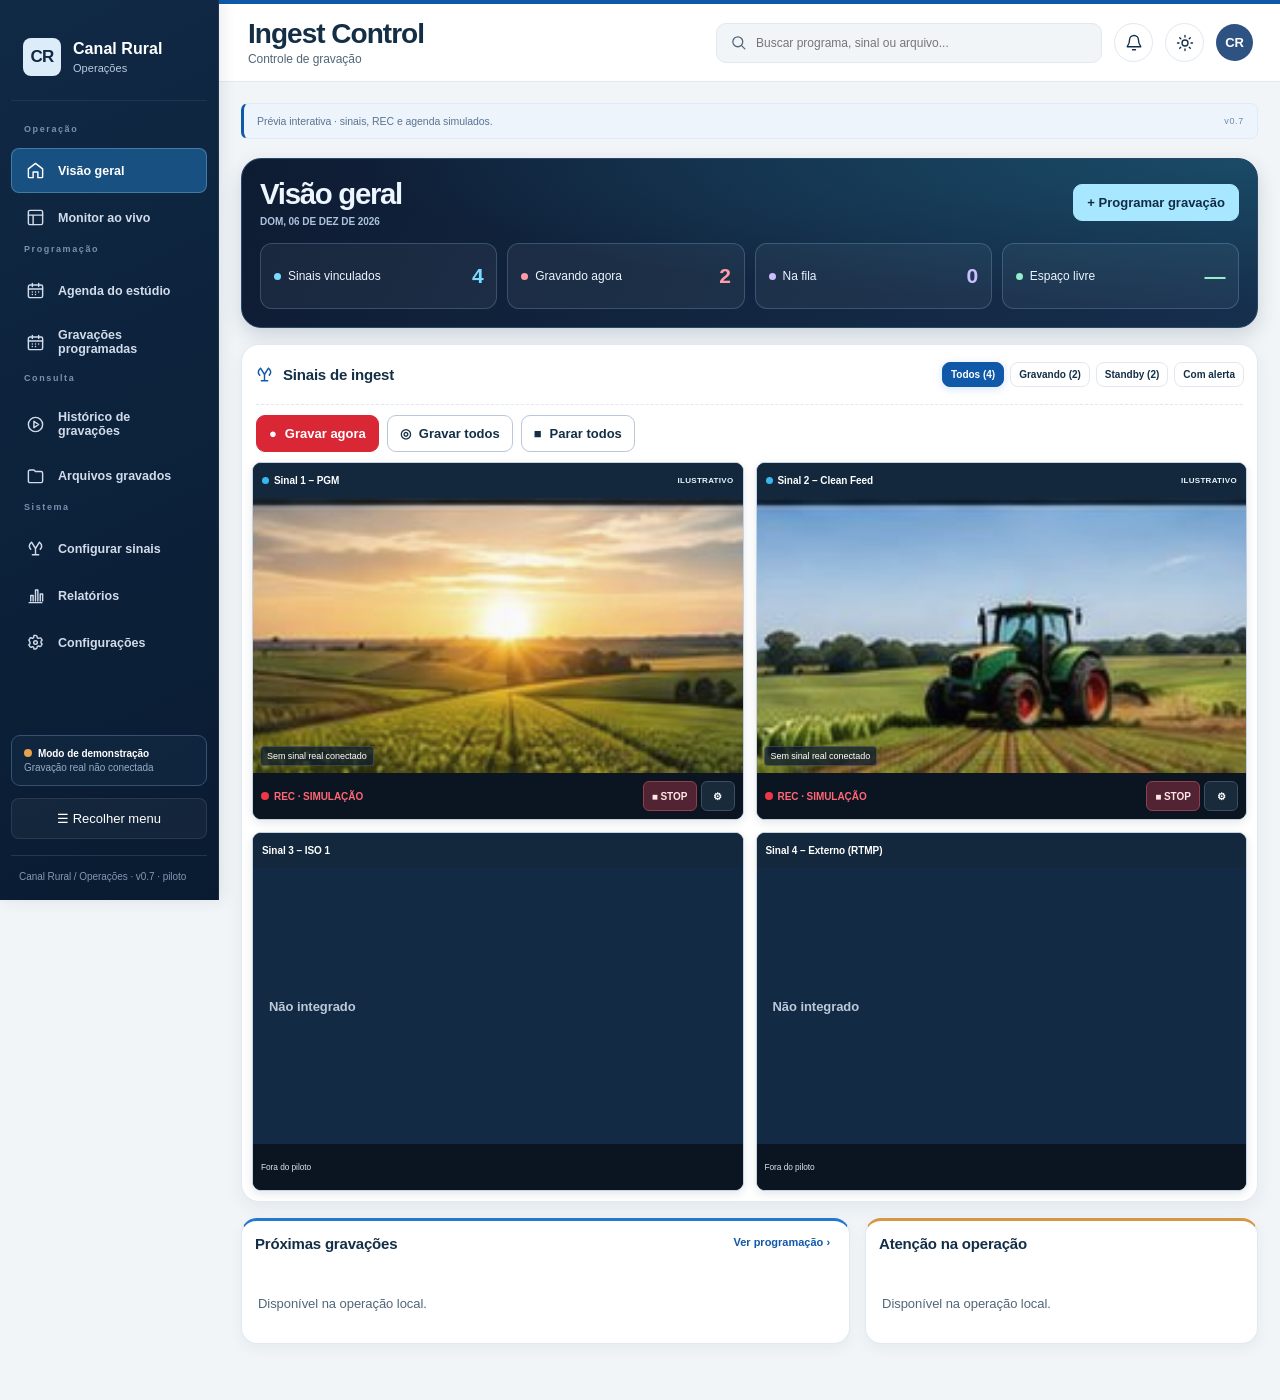
==== commit 22b7e43e: "Moderniza a identidade visual da Visão geral" ====
--- a/index.html
+++ b/index.html
@@ -40,10 +40,10 @@
     <button class="btn primary" onclick="view('agenda')">+ Programar gravação</button>
   </div>
   <div class="stats overview-summary" aria-label="Resumo da operação">
-    <button class="stat" onclick="view('signals')"><span>Sinais vinculados</span><strong class="stat-number">4</strong></button>
-    <button class="stat" onclick="view('recordings')"><span>Gravando agora</span><strong class="stat-number" id="stat-rec">2</strong></button>
-    <button class="stat" onclick="view('list')"><span>Na fila</span><strong class="stat-number" id="stat-agenda">0</strong></button>
-    <button class="stat" onclick="view('files')"><span>Espaço livre</span><strong class="stat-number">—</strong></button>
+    <button class="stat overview-sources" onclick="view('signals')"><span>Sinais vinculados</span><strong class="stat-number">4</strong></button>
+    <button class="stat overview-recordings" onclick="view('recordings')"><span>Gravando agora</span><strong class="stat-number" id="stat-rec">2</strong></button>
+    <button class="stat overview-agenda" onclick="view('list')"><span>Na fila</span><strong class="stat-number" id="stat-agenda">0</strong></button>
+    <button class="stat overview-storage" onclick="view('files')"><span>Espaço livre</span><strong class="stat-number">—</strong></button>
   </div>
 </div>
 <article class="card ingest-monitor"><div class="box-head"><h2><svg aria-hidden="true" class="section-icon" fill="none" height="20" stroke="currentColor" stroke-linecap="round" stroke-linejoin="round" stroke-width="1.8" viewbox="0 0 24 24" width="20"><path d="M12 20v-8m-4 8h8m-4-8 5-8M12 12 7 4m-1 9a6 6 0 0 1 0-8m12 0a6 6 0 0 1 0 8"></path></svg>Sinais de ingest</h2><div class="pill-row"><button class="filter on" data-filter="all" onclick="setFilter('all')">Todos (4)</button><button class="filter" data-filter="rec" onclick="setFilter('rec')">Gravando</button><button class="filter" data-filter="idle" onclick="setFilter('idle')">Standby</button><button class="filter" data-filter="alert" onclick="setFilter('alert')">Com alerta</button></div></div><div class="ingest-toolbar" role="group" aria-label="Comandos de gravação">
@@ -53,13 +53,13 @@
 </div>
 <div class="channel-grid" id="dashboard-channels"></div></article>
 <div class="dashboard-insights">
-  <article class="card insight-card">
+  <article class="card insight-card schedule-insight">
+    <div class="box-head"><h2>Próximas gravações</h2><button class="text-link" onclick="view('list')">Ver programação ›</button></div>
+    <div id="dashboard-queue" class="insight-body"><p class="insight-empty">Disponível na operação local.</p></div>
+  </article>
+  <article class="card insight-card attention-insight">
     <div class="box-head"><h2>Atenção na operação</h2></div>
     <div id="dashboard-attention" class="insight-body"><p class="insight-empty">Disponível na operação local.</p></div>
-  </article>
-  <article class="card insight-card">
-    <div class="box-head"><h2>Próximas gravações</h2><button class="text-link" onclick="view('list')">Ver programação ›</button></div>
-    <div id="dashboard-queue" class="insight-body"><p class="insight-empty">Disponível na operação local.</p></div>
   </article>
 </div>
 </section>
--- a/assets/styles.css
+++ b/assets/styles.css
@@ -337,3 +337,101 @@
 @media (max-width: 900px) {
   .dashboard-insights { grid-template-columns: 1fr; }
 }
+
+/* Visão geral de operação */
+#page-dashboard {
+  --overview-navy: #101f36;
+  --overview-ink: #edf5ff;
+  --overview-subtle: #abc2dc;
+}
+#page-dashboard .overview-header {
+  padding: 18px;
+  border: 1px solid #294767;
+  border-radius: 20px;
+  color: var(--overview-ink);
+  background: radial-gradient(ellipse at top right, #194b67 0%, transparent 62%), linear-gradient(115deg, #0e1c33, #162f4d);
+  box-shadow: 0 8px 20px #102e492a;
+}
+#page-dashboard .overview-heading { padding: 0 0 15px; }
+#page-dashboard .overview-heading h1 { color: var(--overview-ink); letter-spacing: -.045em; }
+#page-dashboard .overview-heading .intro-date { color: var(--overview-subtle); }
+#page-dashboard .overview-heading .primary { background: #a7e7ff; color: #102d45; border-color: #a7e7ff; }
+#page-dashboard .overview-heading .primary:hover { background: #d5f3ff; }
+#page-dashboard .overview-summary {
+  gap: 10px;
+  background: transparent;
+  border: 0;
+}
+#page-dashboard .overview-summary .stat {
+  min-height: 66px;
+  padding: 10px 13px;
+  background: #e6f4ff0d;
+  border: 1px solid #a4d6ff38;
+  border-radius: 12px;
+  color: var(--overview-ink);
+  gap: 5px 12px;
+  flex-wrap: wrap;
+}
+#page-dashboard .overview-summary .stat:hover {
+  background: #e6f4ff1f;
+  box-shadow: inset 0 -2px var(--stat-accent);
+}
+#page-dashboard .overview-summary .stat > span {
+  display: flex;
+  align-items: center;
+  gap: 7px;
+  font-size: 12px;
+  color: var(--overview-ink);
+}
+#page-dashboard .overview-summary .stat > span::before {
+  content: '';
+  width: 7px;
+  height: 7px;
+  border-radius: 50%;
+  background: var(--stat-accent);
+}
+#page-dashboard .overview-summary .stat-number { color: var(--stat-accent); }
+#page-dashboard .overview-sources { --stat-accent: #79dbff; }
+#page-dashboard .overview-recordings { --stat-accent: #ff9ca9; }
+#page-dashboard .overview-agenda { --stat-accent: #cbbdff; }
+#page-dashboard .overview-storage { --stat-accent: #96eccf; }
+
+#page-dashboard .ingest-monitor {
+  border-radius: 18px;
+  background: var(--card);
+  box-shadow: 0 6px 18px #102e4910;
+}
+#page-dashboard .ingest-monitor .box-head { padding-block: 14px; }
+#page-dashboard .ingest-toolbar { border-top-style: dashed; }
+#dashboard-channels.pilot-monitor .channel {
+  border-color: #33506a;
+  border-radius: 13px;
+  box-shadow: 0 4px 9px #0c203d33;
+}
+#dashboard-channels.pilot-monitor .channel-head { background: #18334e; }
+#dashboard-channels.pilot-monitor .channel-meter {
+  background: radial-gradient(ellipse at 50% 10%, #193955, #0d1b2e 80%);
+}
+#dashboard-channels.pilot-monitor .channel-controls { background: #101f32; }
+#dashboard-channels.pilot-monitor .has-preview .channel-meter { background: #14263b; }
+
+#page-dashboard .dashboard-insights { grid-template-columns: minmax(0, 1.55fr) minmax(0, 1fr); }
+#page-dashboard .dashboard-insights .insight-card {
+  --panel-accent: #2478ce;
+  border-top: 3px solid var(--panel-accent);
+  border-radius: 16px;
+  box-shadow: 0 5px 14px #102e490e;
+}
+#page-dashboard .dashboard-insights .attention-insight { --panel-accent: #d59742; }
+#page-dashboard .dashboard-job {
+  gap: 12px;
+  padding: 8px 10px;
+  margin-bottom: 6px;
+  border: 1px solid var(--border);
+  border-radius: 10px;
+}
+#page-dashboard .dashboard-job .job-date { background: #428be323; }
+#page-dashboard .attention-action { padding: 11px; border-radius: 10px; }
+@media (max-width: 900px) {
+  #page-dashboard .dashboard-insights { grid-template-columns: 1fr; }
+}
